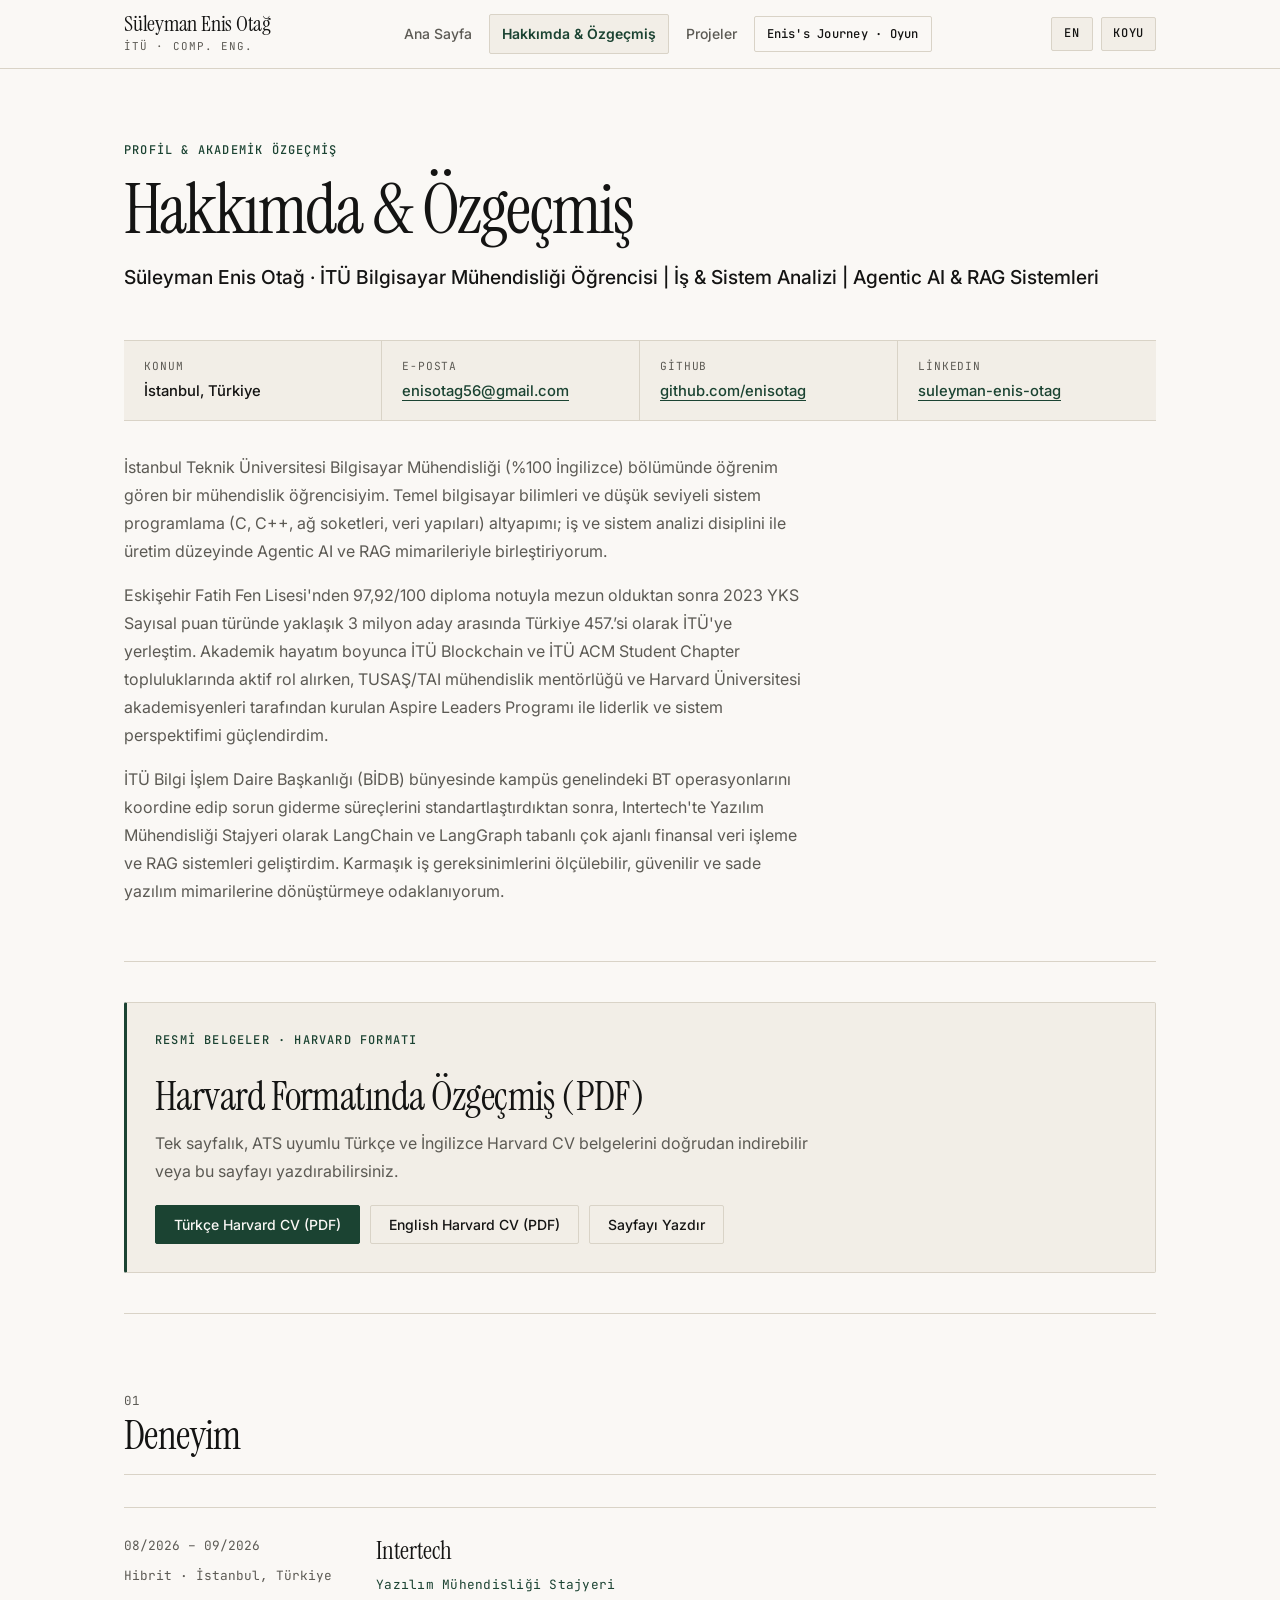
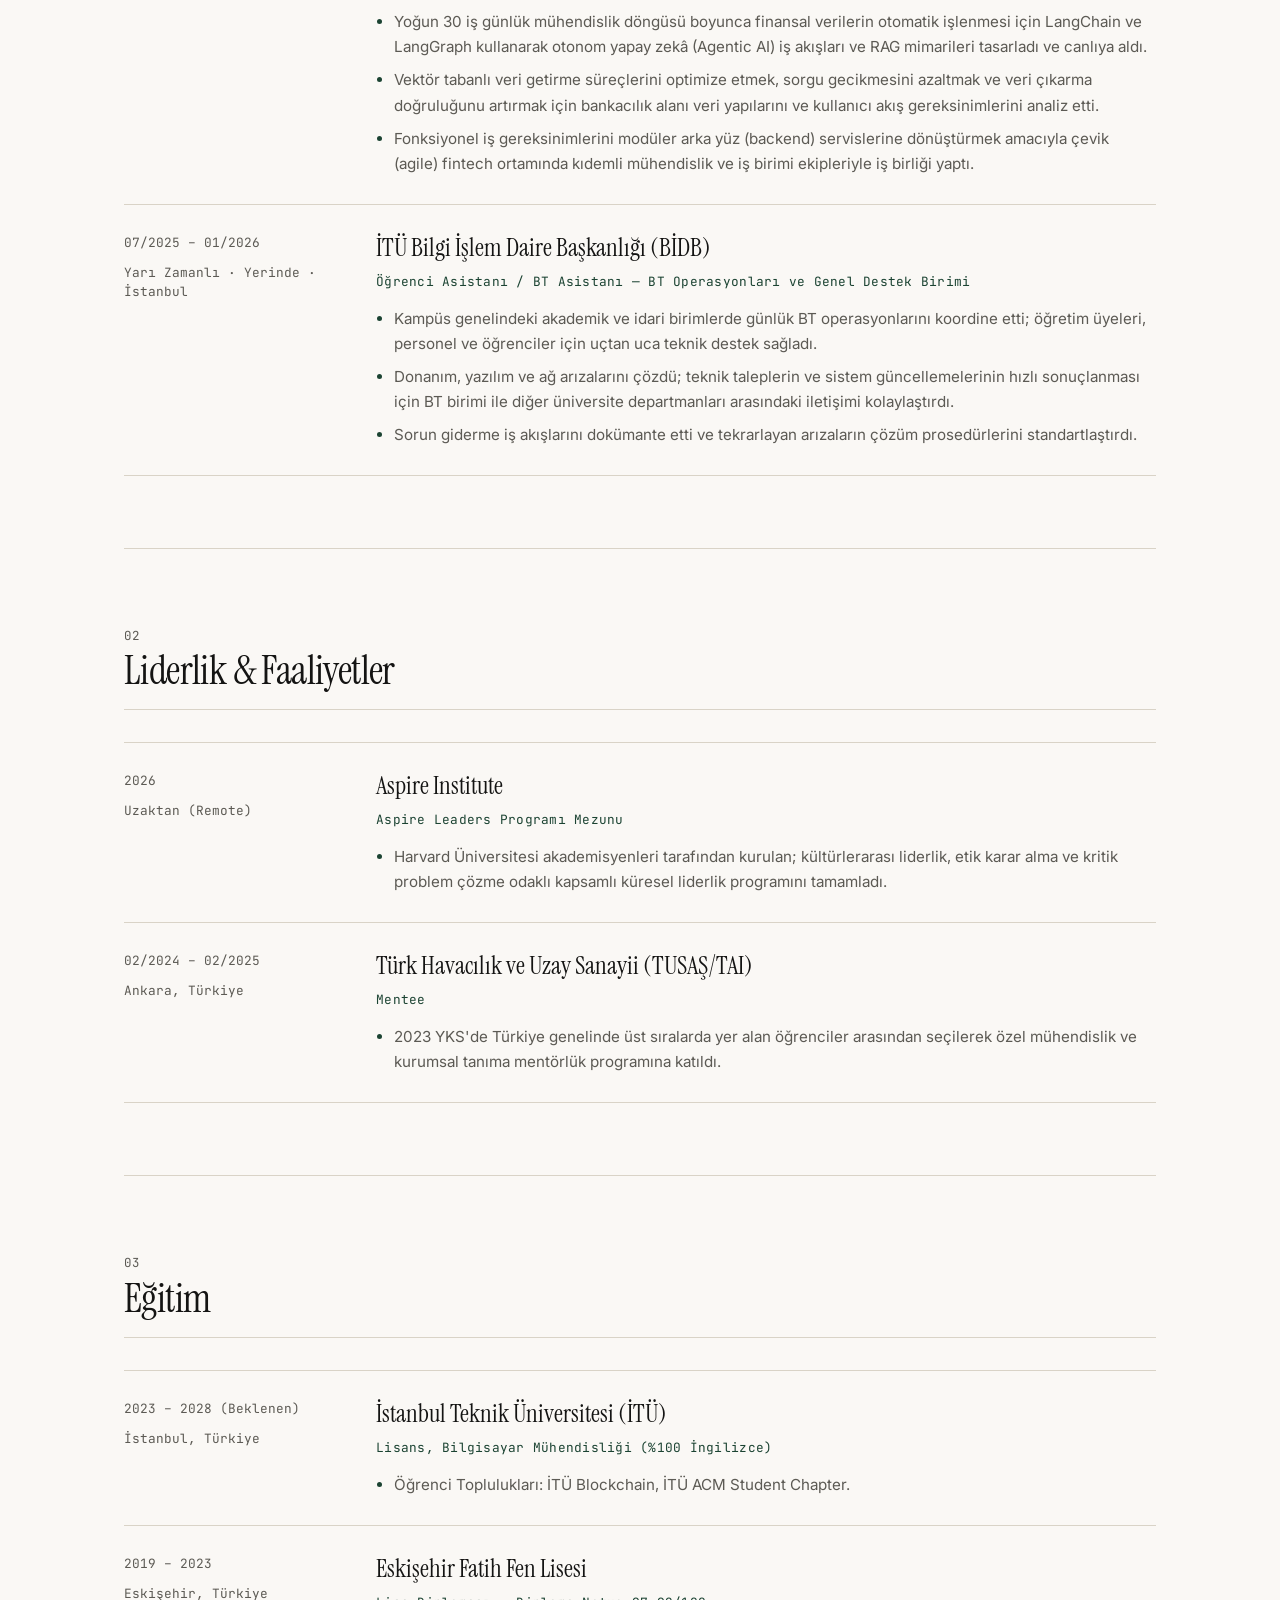
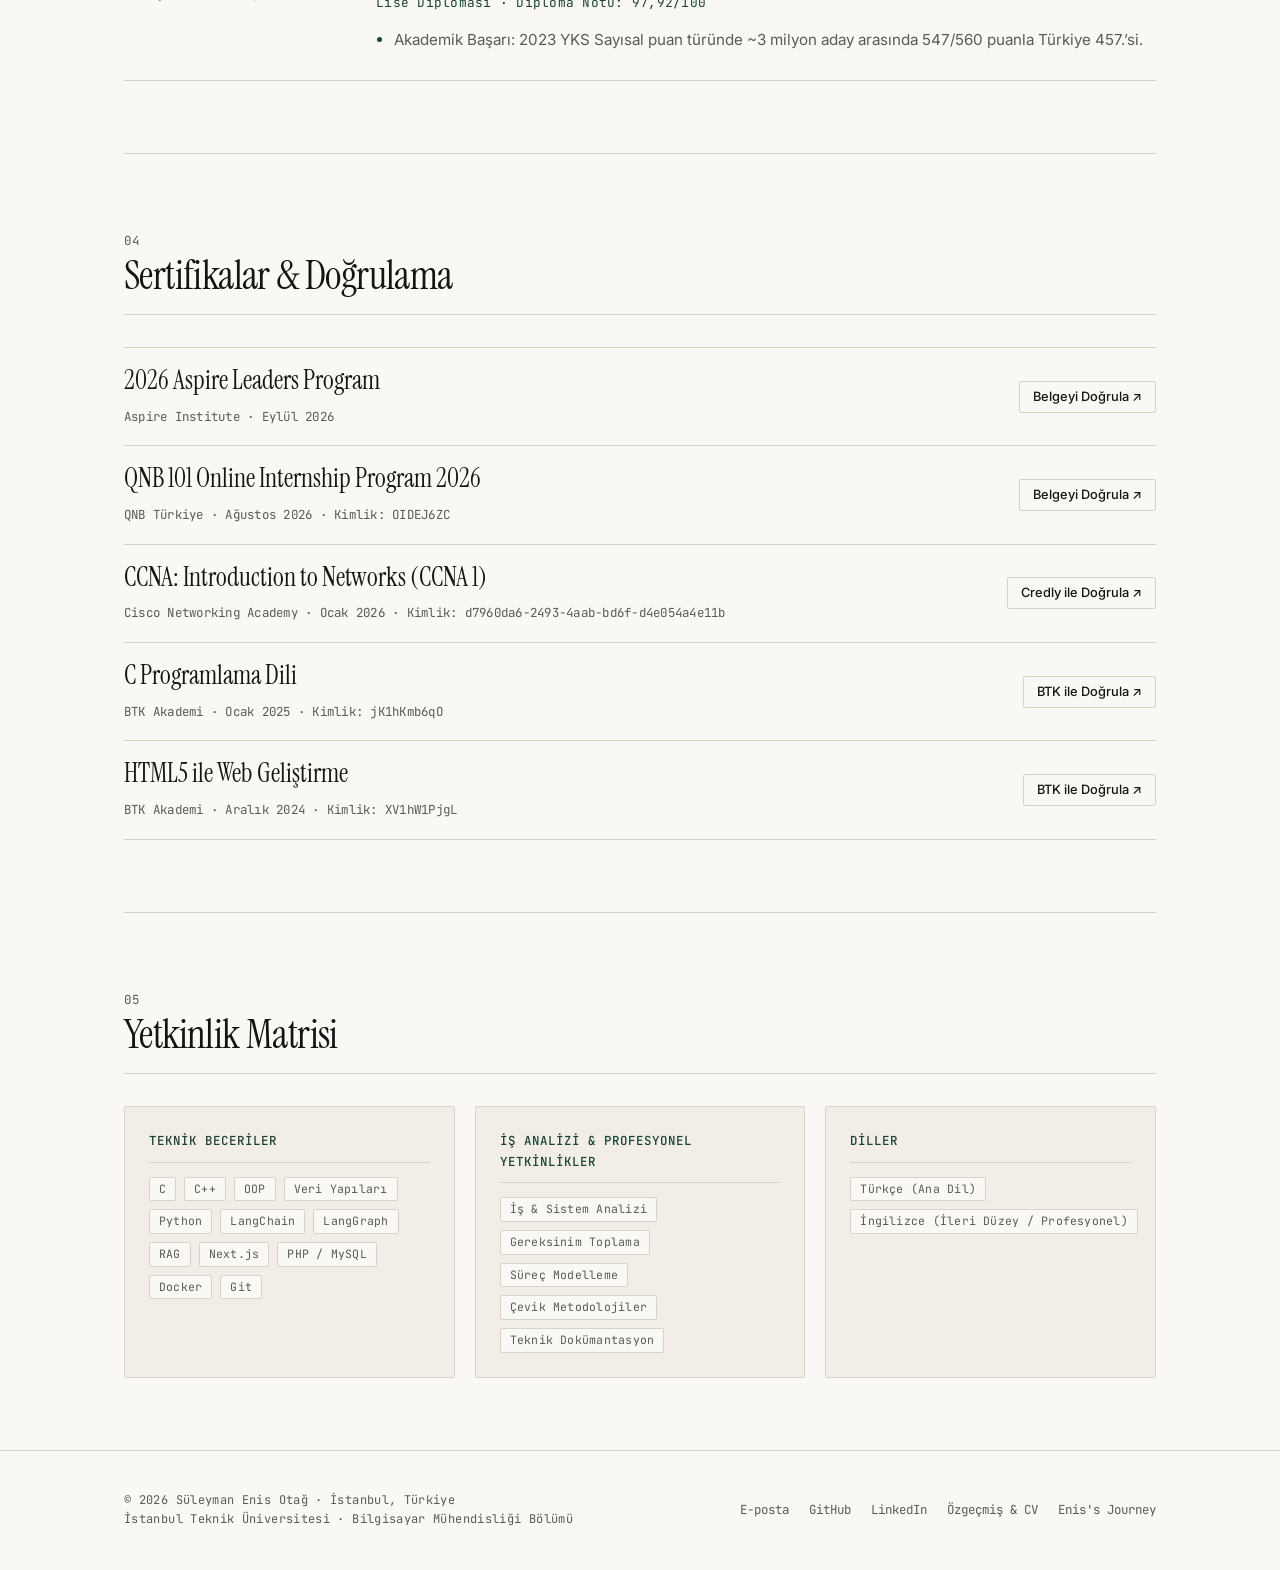
==== about.html @ 20b9e3ef "Build Editorial & Swiss Minimalist portfolio, embedded Enis's Career Journey, and ITU deploy pipelin" ====
<!DOCTYPE html>
<html lang="tr" data-theme="light">
<head>
  <meta charset="UTF-8">
  <meta name="viewport" content="width=device-width, initial-scale=1.0">
  <title data-tr="Hakkımda &amp; Özgeçmiş — Süleyman Enis Otağ" data-en="About &amp; CV — Süleyman Enis Otağ">Hakkımda &amp; Özgeçmiş — Süleyman Enis Otağ</title>
  <meta name="description" content="Süleyman Enis Otağ özgeçmişi: İTÜ Bilgisayar Mühendisliği, Intertech ve İTÜ BİDB deneyimleri, Harvard formatı Türkçe ve İngilizce CV belgeleri, sertifikalar ve yetkinlik matrisi.">
  <link rel="preconnect" href="https://fonts.googleapis.com">
  <link rel="preconnect" href="https://fonts.gstatic.com" crossorigin>
  <link href="https://fonts.googleapis.com/css2?family=Instrument+Serif:ital@0;1&family=Inter:wght@400;500;600;700&family=JetBrains+Mono:wght@400;500&display=swap" rel="stylesheet">
  <link rel="stylesheet" href="assets/css/style.css">
  <script src="assets/js/main.js" defer></script>
</head>
<body>
  <a href="#main-content" class="skip-link" data-tr="İçeriğe geç" data-en="Skip to content">İçeriğe geç</a>

  <header class="site-header">
    <div class="container header-inner">
      <a href="index.html" class="brand">
        <span class="brand-name">Süleyman Enis Otağ</span>
        <span class="brand-meta">İTÜ · COMP. ENG.</span>
      </a>
      <nav class="site-nav" id="site-nav" aria-label="Ana gezinme">
        <a href="index.html" class="nav-link" data-tr="Ana Sayfa" data-en="Index">Ana Sayfa</a>
        <a href="about.html" class="nav-link" data-tr="Hakkımda &amp; Özgeçmiş" data-en="About &amp; CV">Hakkımda &amp; Özgeçmiş</a>
        <a href="projects.html" class="nav-link" data-tr="Projeler" data-en="Projects">Projeler</a>
        <a href="journey.html" class="nav-link nav-link-journey" data-tr="Enis's Journey · Oyun" data-en="Enis's Journey · Game">Enis's Journey · Oyun</a>
      </nav>
      <div class="header-actions">
        <button type="button" class="control-btn" id="lang-toggle" aria-label="Switch language to English">EN</button>
        <button type="button" class="control-btn" id="theme-toggle" aria-label="Koyu temaya geç" aria-pressed="false">KOYU</button>
        <button type="button" class="control-btn mobile-nav-toggle" id="mobile-nav-toggle" aria-expanded="false" aria-controls="site-nav" aria-label="Menüyü aç / Toggle menu" data-tr="Menü" data-en="Menu">Menü</button>
      </div>
    </div>
  </header>

  <main id="main-content">
    <!-- Biography & Editorial Header -->
    <section class="hero">
      <div class="container stack-lg">
        <div>
          <p class="eyebrow" data-tr="PROFİL &amp; AKADEMİK ÖZGEÇMİŞ" data-en="PROFILE &amp; CURRICULUM VITAE">PROFİL &amp; AKADEMİK ÖZGEÇMİŞ</p>
          <h1 class="hero-title" data-tr="Hakkımda &amp; Özgeçmiş" data-en="About &amp; Curriculum Vitae">Hakkımda &amp; Özgeçmiş</h1>
          <p class="hero-subtitle" data-tr="Süleyman Enis Otağ · İTÜ Bilgisayar Mühendisliği Öğrencisi | İş &amp; Sistem Analizi | Agentic AI &amp; RAG Sistemleri" data-en="Süleyman Enis Otağ · Senior Computer Engineering Student @ İTÜ | Business &amp; Systems Analysis | Agentic AI &amp; RAG Systems">Süleyman Enis Otağ · İTÜ Bilgisayar Mühendisliği Öğrencisi | İş &amp; Sistem Analizi | Agentic AI &amp; RAG Sistemleri</p>
        </div>

        <div class="meta-bar" role="region" aria-label="Temel Profil Bilgileri">
          <div class="meta-item">
            <span class="meta-label" data-tr="Konum" data-en="Location">Konum</span>
            <span class="meta-value">İstanbul, Türkiye</span>
          </div>
          <div class="meta-item">
            <span class="meta-label" data-tr="E-posta" data-en="Email">E-posta</span>
            <a href="mailto:enisotag56@gmail.com" class="meta-value inline-link">enisotag56@gmail.com</a>
          </div>
          <div class="meta-item">
            <span class="meta-label">GitHub</span>
            <a href="https://github.com/enisotag" target="_blank" rel="noopener" class="meta-value inline-link">github.com/enisotag</a>
          </div>
          <div class="meta-item">
            <span class="meta-label">LinkedIn</span>
            <a href="https://www.linkedin.com/in/suleyman-enis-otag/" target="_blank" rel="noopener" class="meta-value inline-link">suleyman-enis-otag</a>
          </div>
        </div>

        <div class="prose" data-lang-block="tr">
          <p>İstanbul Teknik Üniversitesi Bilgisayar Mühendisliği (%100 İngilizce) bölümünde öğrenim gören bir mühendislik öğrencisiyim. Temel bilgisayar bilimleri ve düşük seviyeli sistem programlama (C, C++, ağ soketleri, veri yapıları) altyapımı; iş ve sistem analizi disiplini ile üretim düzeyinde Agentic AI ve RAG mimarileriyle birleştiriyorum.</p>
          <p>Eskişehir Fatih Fen Lisesi'nden 97,92/100 diploma notuyla mezun olduktan sonra 2023 YKS Sayısal puan türünde yaklaşık 3 milyon aday arasında Türkiye 457.’si olarak İTÜ'ye yerleştim. Akademik hayatım boyunca İTÜ Blockchain ve İTÜ ACM Student Chapter topluluklarında aktif rol alırken, TUSAŞ/TAI mühendislik mentörlüğü ve Harvard Üniversitesi akademisyenleri tarafından kurulan Aspire Leaders Programı ile liderlik ve sistem perspektifimi güçlendirdim.</p>
          <p>İTÜ Bilgi İşlem Daire Başkanlığı (BİDB) bünyesinde kampüs genelindeki BT operasyonlarını koordine edip sorun giderme süreçlerini standartlaştırdıktan sonra, Intertech'te Yazılım Mühendisliği Stajyeri olarak LangChain ve LangGraph tabanlı çok ajanlı finansal veri işleme ve RAG sistemleri geliştirdim. Karmaşık iş gereksinimlerini ölçülebilir, güvenilir ve sade yazılım mimarilerine dönüştürmeye odaklanıyorum.</p>
        </div>

        <div class="prose" data-lang-block="en">
          <p>I am an undergraduate Computer Engineering student (100% English program) at Istanbul Technical University, bridging low-level systems engineering (C, C++, TCP/IP sockets, data structures) with business &amp; systems analysis and production Agentic AI &amp; RAG workflows.</p>
          <p>After graduating from Eskişehir Fatih Science High School with a 97.92/100 GPA and ranking 457th nationwide in the 2023 YKS among ~3 million candidates, I entered İTÜ where I participate in İTÜ Blockchain and the İTÜ ACM Student Chapter. Alongside engineering coursework, I completed the global Aspire Leaders Program founded by Harvard University faculty and participated in the Turkish Aerospace (TUSAŞ/TAI) mentorship program.</p>
          <p>Professionally, I coordinated campus-wide IT operations and standardized troubleshooting documentation at the İTÜ Department of Information Technology (BİDB), and later worked as a Software Engineering Intern at Intertech building LangChain and LangGraph multi-agent RAG pipelines for automated banking and financial data processing.</p>
        </div>
      </div>
    </section>

    <div class="container"><hr class="divider"></div>

    <!-- Harvard-Style CV Download Hub -->
    <section class="section-sm" id="cv-hub">
      <div class="container">
        <div class="cv-hub">
          <div class="stack-sm">
            <p class="eyebrow" data-tr="RESMİ BELGELER · HARVARD FORMATI" data-en="OFFICIAL DOCUMENTS · HARVARD FORMAT">RESMİ BELGELER · HARVARD FORMATI</p>
            <h2 class="section-title" data-tr="Harvard Formatında Özgeçmiş (PDF)" data-en="Harvard-Style Curriculum Vitae (PDF)">Harvard Formatında Özgeçmiş (PDF)</h2>
            <p class="prose" data-tr="Tek sayfalık, ATS uyumlu Türkçe ve İngilizce Harvard CV belgelerini doğrudan indirebilir veya bu sayfayı yazdırabilirsiniz." data-en="Download the single-page, ATS-ready Turkish or English Harvard CV PDFs directly, or print this structured CV view.">Tek sayfalık, ATS uyumlu Türkçe ve İngilizce Harvard CV belgelerini doğrudan indirebilir veya bu sayfayı yazdırabilirsiniz.</p>
          </div>
          <div class="cv-actions">
            <a href="assets/cv/enis_cv_tr.pdf" class="btn btn-primary" target="_blank" rel="noopener" download data-tr="Türkçe Harvard CV (PDF)" data-en="Turkish Harvard CV (PDF)">Türkçe Harvard CV (PDF)</a>
            <a href="assets/cv/enis_cv_en.pdf" class="btn btn-secondary" target="_blank" rel="noopener" download data-tr="English Harvard CV (PDF)" data-en="English Harvard CV (PDF)">English Harvard CV (PDF)</a>
            <button type="button" class="btn btn-ghost" id="print-cv-btn" data-tr="Sayfayı Yazdır" data-en="Print CV">Sayfayı Yazdır</button>
          </div>
        </div>
      </div>
    </section>

    <div class="container"><hr class="divider"></div>

    <!-- Chronological Experience -->
    <section class="section" id="experience">
      <div class="container">
        <div class="section-header">
          <div>
            <span class="section-index">01</span>
            <h2 class="section-title" data-tr="Deneyim" data-en="Experience">Deneyim</h2>
          </div>
        </div>

        <div class="timeline">
          <article class="timeline-item">
            <div class="timeline-date stack-sm">
              <span>08/2026 – 09/2026</span>
              <span data-tr="Hibrit · İstanbul, Türkiye" data-en="Hybrid · İstanbul, Türkiye">Hibrit · İstanbul, Türkiye</span>
            </div>
            <div class="timeline-body">
              <h3>Intertech</h3>
              <p class="timeline-role" data-tr="Yazılım Mühendisliği Stajyeri" data-en="Software Engineering Intern">Yazılım Mühendisliği Stajyeri</p>
              <ul class="bullets">
                <li data-tr="Yoğun 30 iş günlük mühendislik döngüsü boyunca finansal verilerin otomatik işlenmesi için LangChain ve LangGraph kullanarak otonom yapay zekâ (Agentic AI) iş akışları ve RAG mimarileri tasarladı ve canlıya aldı." data-en="Architected and deployed agentic AI workflows and RAG pipelines using LangChain and LangGraph for automated financial data processing during an intensive 30-workday engineering cycle.">Yoğun 30 iş günlük mühendislik döngüsü boyunca finansal verilerin otomatik işlenmesi için LangChain ve LangGraph kullanarak otonom yapay zekâ (Agentic AI) iş akışları ve RAG mimarileri tasarladı ve canlıya aldı.</li>
                <li data-tr="Vektör tabanlı veri getirme süreçlerini optimize etmek, sorgu gecikmesini azaltmak ve veri çıkarma doğruluğunu artırmak için bankacılık alanı veri yapılarını ve kullanıcı akış gereksinimlerini analiz etti." data-en="Analyzed banking domain data structures and user workflow requirements to optimize vector retrieval, reducing query latency and enhancing data extraction accuracy.">Vektör tabanlı veri getirme süreçlerini optimize etmek, sorgu gecikmesini azaltmak ve veri çıkarma doğruluğunu artırmak için bankacılık alanı veri yapılarını ve kullanıcı akış gereksinimlerini analiz etti.</li>
                <li data-tr="Fonksiyonel iş gereksinimlerini modüler arka yüz (backend) servislerine dönüştürmek amacıyla çevik (agile) fintech ortamında kıdemli mühendislik ve iş birimi ekipleriyle iş birliği yaptı." data-en="Collaborated with senior engineering and business teams in an agile fintech setting to translate functional specifications into modular backend services.">Fonksiyonel iş gereksinimlerini modüler arka yüz (backend) servislerine dönüştürmek amacıyla çevik (agile) fintech ortamında kıdemli mühendislik ve iş birimi ekipleriyle iş birliği yaptı.</li>
              </ul>
            </div>
          </article>

          <article class="timeline-item">
            <div class="timeline-date stack-sm">
              <span>07/2025 – 01/2026</span>
              <span data-tr="Yarı Zamanlı · Yerinde · İstanbul" data-en="Part-time · On-site · İstanbul">Yarı Zamanlı · Yerinde · İstanbul</span>
            </div>
            <div class="timeline-body">
              <h3>İTÜ Bilgi İşlem Daire Başkanlığı (BİDB)</h3>
              <p class="timeline-role" data-tr="Öğrenci Asistanı / BT Asistanı — BT Operasyonları ve Genel Destek Birimi" data-en="Student Assistant / Information Technology Assistant — IT Operations &amp; General Support Unit">Öğrenci Asistanı / BT Asistanı — BT Operasyonları ve Genel Destek Birimi</p>
              <ul class="bullets">
                <li data-tr="Kampüs genelindeki akademik ve idari birimlerde günlük BT operasyonlarını koordine etti; öğretim üyeleri, personel ve öğrenciler için uçtan uca teknik destek sağladı." data-en="Coordinated daily campus IT operations and provided end-to-end technical support for faculty, staff, and students across academic and administrative units.">Kampüs genelindeki akademik ve idari birimlerde günlük BT operasyonlarını koordine etti; öğretim üyeleri, personel ve öğrenciler için uçtan uca teknik destek sağladı.</li>
                <li data-tr="Donanım, yazılım ve ağ arızalarını çözdü; teknik taleplerin ve sistem güncellemelerinin hızlı sonuçlanması için BT birimi ile diğer üniversite departmanları arasındaki iletişimi kolaylaştırdı." data-en="Resolved hardware, software, and network incidents while streamlining communication between the IT department and university units to expedite technical requests and system updates.">Donanım, yazılım ve ağ arızalarını çözdü; teknik taleplerin ve sistem güncellemelerinin hızlı sonuçlanması için BT birimi ile diğer üniversite departmanları arasındaki iletişimi kolaylaştırdı.</li>
                <li data-tr="Sorun giderme iş akışlarını dokümante etti ve tekrarlayan arızaların çözüm prosedürlerini standartlaştırdı." data-en="Documented troubleshooting workflows and standardized recurring incident resolution procedures.">Sorun giderme iş akışlarını dokümante etti ve tekrarlayan arızaların çözüm prosedürlerini standartlaştırdı.</li>
              </ul>
            </div>
          </article>
        </div>
      </div>
    </section>

    <div class="container"><hr class="divider"></div>

    <!-- Leadership & Activities -->
    <section class="section" id="leadership">
      <div class="container">
        <div class="section-header">
          <div>
            <span class="section-index">02</span>
            <h2 class="section-title" data-tr="Liderlik &amp; Faaliyetler" data-en="Leadership &amp; Activities">Liderlik &amp; Faaliyetler</h2>
          </div>
        </div>

        <div class="timeline">
          <article class="timeline-item">
            <div class="timeline-date stack-sm">
              <span>2026</span>
              <span data-tr="Uzaktan (Remote)" data-en="Remote">Uzaktan (Remote)</span>
            </div>
            <div class="timeline-body">
              <h3>Aspire Institute</h3>
              <p class="timeline-role" data-tr="Aspire Leaders Programı Mezunu" data-en="Aspire Leaders Program Alum">Aspire Leaders Programı Mezunu</p>
              <ul class="bullets">
                <li data-tr="Harvard Üniversitesi akademisyenleri tarafından kurulan; kültürlerarası liderlik, etik karar alma ve kritik problem çözme odaklı kapsamlı küresel liderlik programını tamamladı." data-en="Completed an intensive global leadership and ethics program founded by Harvard University faculty, focusing on cross-cultural leadership, ethical decision-making, and critical problem solving.">Harvard Üniversitesi akademisyenleri tarafından kurulan; kültürlerarası liderlik, etik karar alma ve kritik problem çözme odaklı kapsamlı küresel liderlik programını tamamladı.</li>
              </ul>
            </div>
          </article>

          <article class="timeline-item">
            <div class="timeline-date stack-sm">
              <span>02/2024 – 02/2025</span>
              <span>Ankara, Türkiye</span>
            </div>
            <div class="timeline-body">
              <h3 data-tr="Türk Havacılık ve Uzay Sanayii (TUSAŞ/TAI)" data-en="Turkish Aerospace Industries (TUSAŞ/TAI)">Türk Havacılık ve Uzay Sanayii (TUSAŞ/TAI)</h3>
              <p class="timeline-role">Mentee</p>
              <ul class="bullets">
                <li data-tr="2023 YKS'de Türkiye genelinde üst sıralarda yer alan öğrenciler arasından seçilerek özel mühendislik ve kurumsal tanıma mentörlük programına katıldı." data-en="Selected among top-ranking students nationwide in the 2023 YKS to participate in an exclusive engineering mentorship and corporate engagement program.">2023 YKS'de Türkiye genelinde üst sıralarda yer alan öğrenciler arasından seçilerek özel mühendislik ve kurumsal tanıma mentörlük programına katıldı.</li>
              </ul>
            </div>
          </article>
        </div>
      </div>
    </section>

    <div class="container"><hr class="divider"></div>

    <!-- Education -->
    <section class="section" id="education">
      <div class="container">
        <div class="section-header">
          <div>
            <span class="section-index">03</span>
            <h2 class="section-title" data-tr="Eğitim" data-en="Education">Eğitim</h2>
          </div>
        </div>

        <div class="timeline">
          <article class="timeline-item">
            <div class="timeline-date stack-sm">
              <span data-tr="2023 – 2028 (Beklenen)" data-en="2023 – 2028 (Expected)">2023 – 2028 (Beklenen)</span>
              <span>İstanbul, Türkiye</span>
            </div>
            <div class="timeline-body">
              <h3 data-tr="İstanbul Teknik Üniversitesi (İTÜ)" data-en="Istanbul Technical University (İTÜ)">İstanbul Teknik Üniversitesi (İTÜ)</h3>
              <p class="timeline-role" data-tr="Lisans, Bilgisayar Mühendisliği (%100 İngilizce)" data-en="B.S. in Computer Engineering (100% English)">Lisans, Bilgisayar Mühendisliği (%100 İngilizce)</p>
              <ul class="bullets">
                <li data-tr="Öğrenci Toplulukları: İTÜ Blockchain, İTÜ ACM Student Chapter." data-en="Societies &amp; Organizations: İTÜ Blockchain, İTÜ ACM Student Chapter.">Öğrenci Toplulukları: İTÜ Blockchain, İTÜ ACM Student Chapter.</li>
              </ul>
            </div>
          </article>

          <article class="timeline-item">
            <div class="timeline-date stack-sm">
              <span>2019 – 2023</span>
              <span>Eskişehir, Türkiye</span>
            </div>
            <div class="timeline-body">
              <h3>Eskişehir Fatih Fen Lisesi</h3>
              <p class="timeline-role" data-tr="Lise Diploması · Diploma Notu: 97,92/100" data-en="High School Diploma · GPA: 97.92/100">Lise Diploması · Diploma Notu: 97,92/100</p>
              <ul class="bullets">
                <li data-tr="Akademik Başarı: 2023 YKS Sayısal puan türünde ~3 milyon aday arasında 547/560 puanla Türkiye 457.’si." data-en="Academic Achievement: Ranked 457th nationwide in the 2023 National University Entrance Exam (YKS, Quantitative Track) among ~3 million candidates with a score of 547/560.">Akademik Başarı: 2023 YKS Sayısal puan türünde ~3 milyon aday arasında 547/560 puanla Türkiye 457.’si.</li>
              </ul>
            </div>
          </article>
        </div>
      </div>
    </section>

    <div class="container"><hr class="divider"></div>

    <!-- Certifications (All 5 with real verification links) -->
    <section class="section" id="certifications">
      <div class="container">
        <div class="section-header">
          <div>
            <span class="section-index">04</span>
            <h2 class="section-title" data-tr="Sertifikalar &amp; Doğrulama" data-en="Certifications &amp; Credentials">Sertifikalar &amp; Doğrulama</h2>
          </div>
        </div>

        <div class="cert-list">
          <div class="cert-row">
            <div class="stack-sm">
              <h3 class="row-title">2026 Aspire Leaders Program</h3>
              <p class="row-sub" data-tr="Aspire Institute · Eylül 2026" data-en="Aspire Institute · Sep 2026">Aspire Institute · Eylül 2026</p>
            </div>
            <a href="https://drive.google.com/file/d/1UhrtsLl7K-qfc29bKovd9WM-wDygWa0g/view?usp=sharing" target="_blank" rel="noopener" class="btn btn-ghost btn-sm" data-tr="Belgeyi Doğrula ↗" data-en="Verify Credential ↗">Belgeyi Doğrula ↗</a>
          </div>

          <div class="cert-row">
            <div class="stack-sm">
              <h3 class="row-title">QNB 101 Online Internship Program 2026</h3>
              <p class="row-sub" data-tr="QNB Türkiye · Ağustos 2026 · Kimlik: OIDEJ6ZC" data-en="QNB Türkiye · Aug 2026 · ID: OIDEJ6ZC">QNB Türkiye · Ağustos 2026 · Kimlik: OIDEJ6ZC</p>
            </div>
            <a href="https://boomerang.careers/sertifika/oidej6zc1lq9srgfibz5wotatvy5cbxq" target="_blank" rel="noopener" class="btn btn-ghost btn-sm" data-tr="Belgeyi Doğrula ↗" data-en="Verify Credential ↗">Belgeyi Doğrula ↗</a>
          </div>

          <div class="cert-row">
            <div class="stack-sm">
              <h3 class="row-title">CCNA: Introduction to Networks (CCNA 1)</h3>
              <p class="row-sub" data-tr="Cisco Networking Academy · Ocak 2026 · Kimlik: d7960da6-2493-4aab-bd6f-d4e054a4e11b" data-en="Cisco Networking Academy · Jan 2026 · ID: d7960da6-2493-4aab-bd6f-d4e054a4e11b">Cisco Networking Academy · Ocak 2026 · Kimlik: d7960da6-2493-4aab-bd6f-d4e054a4e11b</p>
            </div>
            <a href="https://www.credly.com/earner/earned/badge/d7960da6-2493-4aab-bd6f-d4e054a4e11b" target="_blank" rel="noopener" class="btn btn-ghost btn-sm" data-tr="Credly ile Doğrula ↗" data-en="Verify on Credly ↗">Credly ile Doğrula ↗</a>
          </div>

          <div class="cert-row">
            <div class="stack-sm">
              <h3 class="row-title">C Programlama Dili</h3>
              <p class="row-sub" data-tr="BTK Akademi · Ocak 2025 · Kimlik: jK1hKmb6qO" data-en="BTK Akademi · Jan 2025 · ID: jK1hKmb6qO">BTK Akademi · Ocak 2025 · Kimlik: jK1hKmb6qO</p>
            </div>
            <a href="https://www.btkakademi.gov.tr/portal/certificate/validate?certificateId=jK1hKmb6qO" target="_blank" rel="noopener" class="btn btn-ghost btn-sm" data-tr="BTK ile Doğrula ↗" data-en="Verify on BTK ↗">BTK ile Doğrula ↗</a>
          </div>

          <div class="cert-row">
            <div class="stack-sm">
              <h3 class="row-title">HTML5 ile Web Geliştirme</h3>
              <p class="row-sub" data-tr="BTK Akademi · Aralık 2024 · Kimlik: XV1hW1PjgL" data-en="BTK Akademi · Dec 2024 · ID: XV1hW1PjgL">BTK Akademi · Aralık 2024 · Kimlik: XV1hW1PjgL</p>
            </div>
            <a href="https://www.btkakademi.gov.tr/portal/certificate/validate?certificateId=XV1hW1PjgL" target="_blank" rel="noopener" class="btn btn-ghost btn-sm" data-tr="BTK ile Doğrula ↗" data-en="Verify on BTK ↗">BTK ile Doğrula ↗</a>
          </div>
        </div>
      </div>
    </section>

    <div class="container"><hr class="divider"></div>

    <!-- Categorized Skills Matrix (NO bars) -->
    <section class="section" id="skills">
      <div class="container">
        <div class="section-header">
          <div>
            <span class="section-index">05</span>
            <h2 class="section-title" data-tr="Yetkinlik Matrisi" data-en="Skills Matrix">Yetkinlik Matrisi</h2>
          </div>
        </div>

        <div class="skill-matrix">
          <div class="skill-group">
            <h3 data-tr="Teknik Beceriler" data-en="Technical Skills">Teknik Beceriler</h3>
            <ul class="tag-list">
              <li class="tag">C</li>
              <li class="tag">C++</li>
              <li class="tag">OOP</li>
              <li class="tag" data-tr="Veri Yapıları" data-en="Data Structures">Veri Yapıları</li>
              <li class="tag">Python</li>
              <li class="tag">LangChain</li>
              <li class="tag">LangGraph</li>
              <li class="tag">RAG</li>
              <li class="tag">Next.js</li>
              <li class="tag">PHP / MySQL</li>
              <li class="tag">Docker</li>
              <li class="tag">Git</li>
            </ul>
          </div>

          <div class="skill-group">
            <h3 data-tr="İş Analizi &amp; Profesyonel Yetkinlikler" data-en="Business Analysis &amp; Soft Skills">İş Analizi &amp; Profesyonel Yetkinlikler</h3>
            <ul class="tag-list">
              <li class="tag" data-tr="İş &amp; Sistem Analizi" data-en="Business &amp; Systems Analysis">İş &amp; Sistem Analizi</li>
              <li class="tag" data-tr="Gereksinim Toplama" data-en="Requirements Gathering">Gereksinim Toplama</li>
              <li class="tag" data-tr="Süreç Modelleme" data-en="Process Mapping">Süreç Modelleme</li>
              <li class="tag" data-tr="Çevik Metodolojiler" data-en="Agile Methodologies">Çevik Metodolojiler</li>
              <li class="tag" data-tr="Teknik Dokümantasyon" data-en="Technical Documentation">Teknik Dokümantasyon</li>
            </ul>
          </div>

          <div class="skill-group">
            <h3 data-tr="Diller" data-en="Languages">Diller</h3>
            <ul class="tag-list">
              <li class="tag" data-tr="Türkçe (Ana Dil)" data-en="Turkish (Native)">Türkçe (Ana Dil)</li>
              <li class="tag" data-tr="İngilizce (İleri Düzey / Profesyonel)" data-en="English (Fluent / Professional)">İngilizce (İleri Düzey / Profesyonel)</li>
            </ul>
          </div>
        </div>
      </div>
    </section>
  </main>

  <footer class="site-footer">
    <div class="container footer-inner">
      <div class="footer-meta">
        <p>© 2026 Süleyman Enis Otağ · İstanbul, Türkiye</p>
        <p data-tr="İstanbul Teknik Üniversitesi · Bilgisayar Mühendisliği Bölümü" data-en="Istanbul Technical University · Department of Computer Engineering">İstanbul Teknik Üniversitesi · Bilgisayar Mühendisliği Bölümü</p>
      </div>
      <div class="footer-links">
        <a href="mailto:enisotag56@gmail.com" data-tr="E-posta" data-en="Email">E-posta</a>
        <a href="https://github.com/enisotag" target="_blank" rel="noopener">GitHub</a>
        <a href="https://www.linkedin.com/in/suleyman-enis-otag/" target="_blank" rel="noopener">LinkedIn</a>
        <a href="about.html" data-tr="Özgeçmiş &amp; CV" data-en="About &amp; CV">Özgeçmiş &amp; CV</a>
        <a href="journey.html">Enis's Journey</a>
      </div>
    </div>
  </footer>
</body>
</html>
---- assets/css/style.css ----
/* ==========================================================================
   Süleyman Enis Otağ — Editorial & Swiss Minimalist Design System
   Archival paper (light default) & Matte anthracite (dark mode)
   ========================================================================== */

:root,
[data-theme="light"] {
  --bg: #FAF8F5;
  --bg-elevated: #F2EEE7;
  --bg-subtle: #EAE5DC;
  --text: #141413;
  --text-muted: #5C5A54;
  --border: #D9D3C7;
  --accent: #1B4332;
  --accent-ink: #FAF8F5;

  --font-serif: 'Instrument Serif', Georgia, 'Times New Roman', serif;
  --font-sans: 'Inter', -apple-system, BlinkMacSystemFont, 'Segoe UI', Roboto, sans-serif;
  --font-mono: 'JetBrains Mono', ui-monospace, SFMono-Regular, Menlo, Monaco, Consolas, monospace;
  --font-pixel: 'Press Start 2P', monospace;

  --radius: 2px;
  --header-height: 68px;
  --transition: 150ms cubic-bezier(0.2, 0, 0, 1);
  color-scheme: light;
}

[data-theme="dark"] {
  --bg: #0E0E0E;
  --bg-elevated: #161615;
  --bg-subtle: #1F1F1D;
  --text: #EAE7E1;
  --text-muted: #9A968E;
  --border: #2A2925;
  --accent: #9EC1A3;
  --accent-ink: #0E0E0E;

  color-scheme: dark;
}

/* ==========================================================================
   Base Reset & Typography
   ========================================================================== */

*,
*::before,
*::after {
  box-sizing: border-box;
}

html {
  font-size: 16px;
  scroll-behavior: smooth;
  -webkit-font-smoothing: antialiased;
  -moz-osx-font-smoothing: grayscale;
  text-size-adjust: 100%;
}

body {
  margin: 0;
  background-color: var(--bg);
  color: var(--text);
  font-family: var(--font-sans);
  font-size: 1rem;
  line-height: 1.65;
  overflow-x: hidden;
  transition: background-color var(--transition), color var(--transition);
}

::selection {
  background-color: var(--accent);
  color: var(--accent-ink);
}

h1, h2, h3, h4, h5, h6 {
  margin: 0;
  color: var(--text);
  font-weight: 500;
}

p {
  margin: 0;
}

a {
  color: inherit;
  text-decoration: none;
}

img {
  display: block;
  max-width: 100%;
  height: auto;
}

button,
input,
select,
textarea {
  font: inherit;
  color: inherit;
}

button {
  background: none;
  border: none;
  padding: 0;
  cursor: pointer;
}

:focus-visible {
  outline: 2px solid var(--accent);
  outline-offset: 2px;
}

.sr-only {
  position: absolute;
  width: 1px;
  height: 1px;
  padding: 0;
  margin: -1px;
  overflow: hidden;
  clip: rect(0, 0, 0, 0);
  white-space: nowrap;
  border: 0;
}

.skip-link {
  position: absolute;
  left: -9999px;
  top: 0;
  z-index: 200;
  padding: 10px 16px;
  background-color: var(--accent);
  color: var(--accent-ink);
  font-family: var(--font-mono);
  font-size: 0.8rem;
}

.skip-link:focus {
  left: 16px;
  top: 16px;
}

.hidden {
  display: none !important;
}

/* Bilingual block synchronization without FOUC */
html[lang="tr"] [data-lang-block="en"],
html[lang="en"] [data-lang-block="tr"] {
  display: none !important;
}

/* ==========================================================================
   Layout & Structural Helpers
   ========================================================================== */

.container {
  max-width: 1080px;
  margin: 0 auto;
  padding: 0 24px;
}

.section {
  padding: 72px 0;
}

.section-sm {
  padding: 40px 0;
}

.grid-2 {
  display: grid;
  grid-template-columns: repeat(2, minmax(0, 1fr));
  gap: 24px;
}

.grid-3 {
  display: grid;
  grid-template-columns: repeat(3, minmax(0, 1fr));
  gap: 24px;
}

.divider {
  display: block;
  width: 100%;
  height: 1px;
  margin: 0;
  border: 0;
  background-color: var(--border);
}

.meta-bar {
  display: grid;
  grid-template-columns: repeat(auto-fit, minmax(180px, 1fr));
  border-top: 1px solid var(--border);
  border-bottom: 1px solid var(--border);
  background-color: var(--bg-elevated);
}

.meta-item {
  padding: 16px 20px;
  border-right: 1px solid var(--border);
  display: flex;
  flex-direction: column;
  gap: 4px;
  min-width: 0;
}

.meta-item:last-child {
  border-right: none;
}

.meta-label {
  font-family: var(--font-mono);
  font-size: 0.7rem;
  letter-spacing: 0.08em;
  text-transform: uppercase;
  color: var(--text-muted);
}

.meta-value {
  font-size: 0.925rem;
  font-weight: 500;
  color: var(--text);
  word-break: break-word;
}

.stack-sm {
  display: flex;
  flex-direction: column;
  gap: 10px;
}

.stack-md {
  display: flex;
  flex-direction: column;
  gap: 20px;
}

.stack-lg {
  display: flex;
  flex-direction: column;
  gap: 32px;
}

.cluster {
  display: flex;
  flex-wrap: wrap;
  align-items: center;
  gap: 12px;
}

.prose {
  max-width: 68ch;
  color: var(--text-muted);
  font-size: 1rem;
  line-height: 1.75;
}

.prose p + p {
  margin-top: 1em;
}

.mono {
  font-family: var(--font-mono);
}

.serif {
  font-family: var(--font-serif);
}

.text-muted {
  color: var(--text-muted);
}

.callout {
  background-color: var(--bg-elevated);
  border: 1px solid var(--border);
  border-radius: var(--radius);
  padding: 28px;
}

.inline-link {
  color: var(--accent);
  text-decoration: underline;
  text-decoration-thickness: 1px;
  text-underline-offset: 4px;
  transition: opacity var(--transition);
}

.inline-link:hover {
  opacity: 0.8;
}

/* ==========================================================================
   Site Header & Navigation
   ========================================================================== */

.site-header {
  position: sticky;
  top: 0;
  z-index: 100;
  background-color: var(--bg);
  border-bottom: 1px solid var(--border);
  transition: background-color var(--transition), border-color var(--transition);
}

.header-inner {
  display: flex;
  align-items: center;
  justify-content: space-between;
  gap: 20px;
  min-height: var(--header-height);
}

.brand {
  display: flex;
  flex-direction: column;
  gap: 2px;
  flex-shrink: 0;
}

.brand-name {
  font-family: var(--font-serif);
  font-size: 1.375rem;
  font-weight: 400;
  line-height: 1.1;
  letter-spacing: -0.01em;
  color: var(--text);
}

.brand-meta {
  font-family: var(--font-mono);
  font-size: 0.68rem;
  letter-spacing: 0.1em;
  text-transform: uppercase;
  color: var(--text-muted);
}

.site-nav {
  display: flex;
  align-items: center;
  gap: 4px;
}

.nav-link {
  display: inline-flex;
  align-items: center;
  gap: 6px;
  padding: 7px 12px;
  font-size: 0.875rem;
  font-weight: 500;
  color: var(--text-muted);
  border: 1px solid transparent;
  border-radius: var(--radius);
  white-space: nowrap;
  transition: color var(--transition), background-color var(--transition), border-color var(--transition);
}

.nav-link:hover {
  color: var(--text);
  background-color: var(--bg-elevated);
}

.nav-link.active {
  color: var(--accent);
  background-color: var(--bg-elevated);
  border-color: var(--border);
  font-weight: 600;
}

.nav-link-journey {
  font-family: var(--font-mono);
  font-size: 0.76rem;
  letter-spacing: 0.02em;
  color: var(--text);
  border-color: var(--border);
}

.nav-link-journey:hover,
.nav-link-journey.active {
  border-color: var(--accent);
  color: var(--accent);
}

.header-actions {
  display: flex;
  align-items: center;
  gap: 8px;
  flex-shrink: 0;
}

.control-btn {
  display: inline-flex;
  align-items: center;
  justify-content: center;
  gap: 6px;
  height: 34px;
  min-width: 42px;
  padding: 0 11px;
  font-family: var(--font-mono);
  font-size: 0.75rem;
  font-weight: 500;
  letter-spacing: 0.06em;
  text-transform: uppercase;
  color: var(--text);
  background-color: var(--bg-elevated);
  border: 1px solid var(--border);
  border-radius: var(--radius);
  white-space: nowrap;
  transition: background-color var(--transition), border-color var(--transition), color var(--transition);
}

.control-btn:hover {
  background-color: var(--bg-subtle);
  border-color: var(--text);
}

.mobile-nav-toggle {
  display: none;
  align-items: center;
  justify-content: center;
  height: 34px;
  min-width: 42px;
  padding: 0 10px;
  font-family: var(--font-mono);
  font-size: 0.75rem;
  font-weight: 500;
  letter-spacing: 0.06em;
  text-transform: uppercase;
  color: var(--text);
  background-color: var(--bg-elevated);
  border: 1px solid var(--border);
  border-radius: var(--radius);
  transition: background-color var(--transition), border-color var(--transition);
}

.mobile-nav-toggle:hover {
  background-color: var(--bg-subtle);
  border-color: var(--text);
}

/* ==========================================================================
   Site Footer
   ========================================================================== */

.site-footer {
  border-top: 1px solid var(--border);
  background-color: var(--bg);
  padding: 40px 0;
}

.footer-inner {
  display: flex;
  flex-wrap: wrap;
  align-items: center;
  justify-content: space-between;
  gap: 16px 24px;
}

.footer-links {
  display: flex;
  flex-wrap: wrap;
  align-items: center;
  gap: 20px;
  font-family: var(--font-mono);
  font-size: 0.78rem;
  color: var(--text-muted);
}

.footer-links a {
  transition: color var(--transition);
}

.footer-links a:hover {
  color: var(--accent);
  text-decoration: underline;
  text-underline-offset: 4px;
}

.footer-meta {
  font-family: var(--font-mono);
  font-size: 0.75rem;
  color: var(--text-muted);
  letter-spacing: 0.03em;
}

/* ==========================================================================
   Typography & Hero
   ========================================================================== */

.eyebrow {
  display: block;
  font-family: var(--font-mono);
  font-size: 0.75rem;
  font-weight: 500;
  letter-spacing: 0.1em;
  text-transform: uppercase;
  color: var(--accent);
  margin: 0 0 12px;
}

.hero {
  padding: 72px 0 56px;
}

.hero-grid {
  display: grid;
  grid-template-columns: minmax(0, 1.65fr) minmax(220px, 0.75fr);
  gap: 48px;
  align-items: start;
}

.hero-title {
  font-family: var(--font-serif);
  font-size: clamp(2.65rem, 5.8vw, 4.4rem);
  font-weight: 400;
  line-height: 1.04;
  letter-spacing: -0.025em;
  color: var(--text);
  margin: 0 0 18px;
}

.hero-subtitle {
  font-family: var(--font-sans);
  font-size: clamp(1rem, 1.8vw, 1.2rem);
  font-weight: 500;
  line-height: 1.45;
  color: var(--text);
  margin: 0 0 16px;
}

.hero-lead {
  font-size: 1.025rem;
  line-height: 1.7;
  color: var(--text-muted);
  max-width: 62ch;
  margin: 0 0 28px;
}

.hero-actions {
  display: flex;
  flex-wrap: wrap;
  align-items: center;
  gap: 12px;
}

.hero-aside {
  display: flex;
  flex-direction: column;
  gap: 14px;
}

.avatar-frame {
  margin: 0;
  padding: 8px;
  background-color: var(--bg-elevated);
  border: 1px solid var(--border);
  border-radius: var(--radius);
}

.avatar-frame img {
  width: 100%;
  aspect-ratio: 1 / 1;
  object-fit: cover;
  filter: grayscale(12%) contrast(1.04);
  transition: filter var(--transition);
}

.avatar-frame:hover img {
  filter: grayscale(0%) contrast(1);
}

.avatar-caption {
  padding-top: 8px;
  font-family: var(--font-mono);
  font-size: 0.72rem;
  letter-spacing: 0.04em;
  color: var(--text-muted);
  display: flex;
  justify-content: space-between;
  gap: 8px;
}

.section-header {
  display: flex;
  flex-wrap: wrap;
  align-items: baseline;
  justify-content: space-between;
  gap: 12px 24px;
  padding-bottom: 16px;
  margin-bottom: 32px;
  border-bottom: 1px solid var(--border);
}

.section-title {
  font-family: var(--font-serif);
  font-size: clamp(1.85rem, 3.4vw, 2.5rem);
  font-weight: 400;
  line-height: 1.15;
  letter-spacing: -0.015em;
  color: var(--text);
}

.section-index {
  font-family: var(--font-mono);
  font-size: 0.78rem;
  letter-spacing: 0.08em;
  text-transform: uppercase;
  color: var(--text-muted);
  white-space: nowrap;
}

/* ==========================================================================
   Editorial Lists, Cards, Tags & Buttons
   ========================================================================== */

.index-list {
  display: flex;
  flex-direction: column;
  border-top: 1px solid var(--border);
}

.index-row {
  display: grid;
  grid-template-columns: 56px minmax(0, 1fr) auto;
  gap: 10px 24px;
  align-items: baseline;
  padding: 24px 12px;
  border-bottom: 1px solid var(--border);
  transition: background-color var(--transition), border-color var(--transition);
}

.index-row:hover {
  background-color: var(--bg-elevated);
}

.row-num {
  font-family: var(--font-mono);
  font-size: 0.8rem;
  font-weight: 500;
  letter-spacing: 0.06em;
  color: var(--accent);
}

.row-main {
  display: flex;
  flex-direction: column;
  gap: 6px;
  min-width: 0;
}

.row-title {
  font-family: var(--font-serif);
  font-size: 1.6rem;
  font-weight: 400;
  line-height: 1.2;
  color: var(--text);
  transition: color var(--transition);
}

.index-row:hover .row-title {
  color: var(--accent);
}

.row-sub {
  font-family: var(--font-mono);
  font-size: 0.78rem;
  color: var(--text-muted);
  letter-spacing: 0.02em;
}

.row-meta {
  font-family: var(--font-mono);
  font-size: 0.78rem;
  color: var(--text-muted);
  text-align: right;
  white-space: nowrap;
}

.row-desc {
  font-size: 0.95rem;
  line-height: 1.65;
  color: var(--text-muted);
  max-width: 68ch;
  margin-top: 4px;
}

.card-grid {
  display: grid;
  grid-template-columns: repeat(auto-fit, minmax(290px, 1fr));
  gap: 24px;
}

.card {
  background-color: var(--bg-elevated);
  border: 1px solid var(--border);
  border-radius: var(--radius);
  padding: 28px;
  display: flex;
  flex-direction: column;
  gap: 14px;
  transition: border-color var(--transition), background-color var(--transition);
}

a.card:hover,
.card-interactive:hover {
  border-color: var(--accent);
}

.tag-list {
  display: flex;
  flex-wrap: wrap;
  gap: 8px;
  list-style: none;
  margin: 0;
  padding: 0;
}

.tag {
  display: inline-flex;
  align-items: center;
  padding: 3px 9px;
  font-family: var(--font-mono);
  font-size: 0.72rem;
  line-height: 1.45;
  letter-spacing: 0.02em;
  color: var(--text-muted);
  background-color: var(--bg);
  border: 1px solid var(--border);
  border-radius: var(--radius);
  white-space: nowrap;
}

.btn {
  display: inline-flex;
  align-items: center;
  justify-content: center;
  gap: 8px;
  padding: 10px 18px;
  font-family: var(--font-sans);
  font-size: 0.875rem;
  font-weight: 500;
  line-height: 1.25;
  border: 1px solid transparent;
  border-radius: var(--radius);
  white-space: nowrap;
  cursor: pointer;
  transition: background-color var(--transition), color var(--transition), border-color var(--transition);
}

.btn-sm {
  padding: 7px 13px;
  font-size: 0.8rem;
}

.btn-primary {
  background-color: var(--accent);
  color: var(--accent-ink);
  border-color: var(--accent);
}

.btn-primary:hover {
  background-color: var(--text);
  color: var(--bg);
  border-color: var(--text);
}

.btn-secondary {
  background-color: var(--bg-elevated);
  color: var(--text);
  border-color: var(--border);
}

.btn-secondary:hover {
  background-color: var(--bg-subtle);
  border-color: var(--text);
}

.btn-ghost {
  background-color: transparent;
  color: var(--text);
  border-color: var(--border);
}

.btn-ghost:hover {
  border-color: var(--accent);
  color: var(--accent);
}

/* ==========================================================================
   About & CV Page Components
   ========================================================================== */

.cv-hub {
  background-color: var(--bg-elevated);
  border: 1px solid var(--border);
  border-left: 3px solid var(--accent);
  border-radius: var(--radius);
  padding: 28px;
  display: flex;
  flex-wrap: wrap;
  align-items: center;
  justify-content: space-between;
  gap: 20px 28px;
}

.cv-actions {
  display: flex;
  flex-wrap: wrap;
  align-items: center;
  gap: 10px;
}

.timeline {
  display: flex;
  flex-direction: column;
  border-top: 1px solid var(--border);
}

.timeline-item {
  display: grid;
  grid-template-columns: 220px minmax(0, 1fr);
  gap: 12px 32px;
  padding: 28px 0;
  border-bottom: 1px solid var(--border);
}

.timeline-date {
  font-family: var(--font-mono);
  font-size: 0.8rem;
  line-height: 1.55;
  color: var(--text-muted);
}

.timeline-body {
  display: flex;
  flex-direction: column;
  gap: 8px;
  min-width: 0;
}

.timeline-body h3 {
  font-family: var(--font-serif);
  font-size: 1.55rem;
  font-weight: 400;
  line-height: 1.2;
}

.timeline-role {
  font-family: var(--font-mono);
  font-size: 0.8rem;
  color: var(--accent);
  letter-spacing: 0.02em;
}

.bullets {
  margin: 6px 0 0;
  padding-left: 18px;
  display: flex;
  flex-direction: column;
  gap: 8px;
  color: var(--text-muted);
  font-size: 0.95rem;
  line-height: 1.65;
}

.bullets li::marker {
  color: var(--accent);
}

.cert-list {
  display: flex;
  flex-direction: column;
  border-top: 1px solid var(--border);
}

.cert-row {
  display: grid;
  grid-template-columns: minmax(0, 1fr) auto;
  gap: 12px 24px;
  align-items: center;
  padding: 18px 0;
  border-bottom: 1px solid var(--border);
}

.skill-matrix {
  display: grid;
  grid-template-columns: repeat(auto-fit, minmax(260px, 1fr));
  gap: 20px;
}

.skill-group {
  background-color: var(--bg-elevated);
  border: 1px solid var(--border);
  border-radius: var(--radius);
  padding: 24px;
  display: flex;
  flex-direction: column;
  gap: 14px;
}

.skill-group h3 {
  font-family: var(--font-mono);
  font-size: 0.78rem;
  letter-spacing: 0.08em;
  text-transform: uppercase;
  color: var(--accent);
  padding-bottom: 10px;
  border-bottom: 1px solid var(--border);
}

/* ==========================================================================
   Projects Page & Architectural Case Studies
   ========================================================================== */

.filter-bar {
  display: flex;
  flex-wrap: wrap;
  align-items: center;
  gap: 8px;
  padding: 16px 0;
  margin-bottom: 32px;
  border-top: 1px solid var(--border);
  border-bottom: 1px solid var(--border);
}

.filter-btn {
  padding: 8px 14px;
  font-family: var(--font-mono);
  font-size: 0.76rem;
  font-weight: 500;
  letter-spacing: 0.04em;
  text-transform: uppercase;
  color: var(--text-muted);
  background-color: var(--bg);
  border: 1px solid var(--border);
  border-radius: var(--radius);
  transition: background-color var(--transition), color var(--transition), border-color var(--transition);
}

.filter-btn:hover {
  color: var(--text);
  border-color: var(--text);
}

.filter-btn.active {
  background-color: var(--accent);
  color: var(--accent-ink);
  border-color: var(--accent);
}

.project-card {
  background-color: var(--bg-elevated);
  border: 1px solid var(--border);
  border-radius: var(--radius);
  padding: 32px;
  display: flex;
  flex-direction: column;
  gap: 20px;
  scroll-margin-top: 90px;
  transition: border-color var(--transition);
}

.project-card:target {
  border-color: var(--accent);
}

.project-card.is-hidden {
  display: none !important;
}

.project-header {
  display: flex;
  flex-wrap: wrap;
  align-items: flex-start;
  justify-content: space-between;
  gap: 12px 24px;
  padding-bottom: 18px;
  border-bottom: 1px solid var(--border);
}

.project-header h2,
.project-header h3 {
  font-family: var(--font-serif);
  font-size: clamp(1.65rem, 2.8vw, 2.15rem);
  font-weight: 400;
  line-height: 1.15;
}

.project-architecture {
  background-color: var(--bg);
  border: 1px solid var(--border);
  border-radius: var(--radius);
  padding: 20px 22px;
  display: flex;
  flex-direction: column;
  gap: 12px;
}

.spec-list {
  display: grid;
  grid-template-columns: repeat(auto-fit, minmax(210px, 1fr));
  gap: 12px 24px;
  list-style: none;
  margin: 0;
  padding: 0;
}

.spec-list li {
  display: flex;
  flex-direction: column;
  gap: 3px;
  font-size: 0.88rem;
  color: var(--text-muted);
}

.spec-list strong {
  font-family: var(--font-mono);
  font-size: 0.72rem;
  font-weight: 500;
  letter-spacing: 0.06em;
  text-transform: uppercase;
  color: var(--text);
}

/* ==========================================================================
   Enis's Career Journey — Embedded Game Stage
   ========================================================================== */

.journey-intro {
  padding: 56px 0 36px;
}

.journey-stage-wrap {
  padding-bottom: 72px;
}

.journey-toolbar {
  display: flex;
  flex-wrap: wrap;
  align-items: center;
  justify-content: space-between;
  gap: 12px 20px;
  padding: 12px 18px;
  background-color: var(--bg-elevated);
  border: 1px solid var(--border);
  border-bottom: none;
  border-radius: var(--radius) var(--radius) 0 0;
}

.journey-controls-hint {
  display: flex;
  flex-wrap: wrap;
  align-items: center;
  gap: 10px 16px;
  font-family: var(--font-mono);
  font-size: 0.76rem;
  color: var(--text-muted);
}

.journey-controls-hint kbd {
  display: inline-block;
  padding: 2px 6px;
  font-family: var(--font-mono);
  font-size: 0.72rem;
  color: var(--text);
  background-color: var(--bg);
  border: 1px solid var(--border);
  border-radius: var(--radius);
}

.journey-stage {
  position: relative;
  width: 100%;
  aspect-ratio: 16 / 9;
  min-height: 360px;
  background-color: #0f1115;
  color: #EAE7E1;
  border: 1px solid var(--border);
  border-radius: 0 0 var(--radius) var(--radius);
  overflow: hidden;
  user-select: none;
}

.journey-stage:fullscreen,
.journey-stage:-webkit-full-screen {
  width: 100vw;
  height: 100vh;
  max-width: none;
  aspect-ratio: auto;
  border: none;
  border-radius: 0;
}

/* Press Start 2P is strictly scoped to the game stage */
.journey-stage .pixel-font {
  font-family: var(--font-pixel);
  line-height: 1.65;
}

.journey-hud {
  position: absolute;
  top: 0;
  left: 0;
  right: 0;
  z-index: 15;
  display: flex;
  align-items: center;
  justify-content: space-between;
  gap: 16px;
  padding: 12px 18px;
  background-color: rgba(15, 17, 21, 0.8);
  border-bottom: 1px solid rgba(234, 231, 225, 0.14);
  color: #EAE7E1;
  pointer-events: none;
}

.journey-hud-stats {
  display: flex;
  flex-wrap: wrap;
  align-items: center;
  gap: 12px 24px;
  font-size: 0.78rem;
  letter-spacing: 0.04em;
}

.journey-hud-level {
  display: flex;
  flex-direction: column;
  align-items: flex-end;
  gap: 6px;
  font-size: 0.74rem;
  text-align: right;
}

.journey-progress {
  width: 180px;
  max-width: 100%;
  height: 6px;
  background-color: rgba(234, 231, 225, 0.15);
  border: 1px solid rgba(234, 231, 225, 0.28);
  overflow: hidden;
}

.journey-progress-fill {
  width: 0%;
  height: 100%;
  background-color: #9EC1A3;
  transition: width 120ms linear;
}

.journey-canvas-box {
  position: absolute;
  inset: 0;
  width: 100%;
  height: 100%;
  background-color: #1C2733;
  overflow: hidden;
  display: flex;
  align-items: center;
  justify-content: center;
}

.journey-canvas-box canvas,
#gameCanvas {
  position: absolute;
  left: 50%;
  top: 50%;
  transform: translate(-50%, -50%);
  display: block;
  image-rendering: pixelated;
  image-rendering: crisp-edges;
}

#touch-layer {
  position: absolute;
  inset: 0;
  z-index: 12;
  touch-action: manipulation;
}

.journey-overlay {
  position: absolute;
  inset: 0;
  z-index: 25;
  display: flex;
  flex-direction: column;
  align-items: center;
  justify-content: center;
  justify-content: safe center;
  padding: 64px 24px 24px;
  background-color: rgba(15, 17, 21, 0.9);
  color: #EAE7E1;
  text-align: center;
  overflow-y: auto;
}

.arcade-modal {
  position: relative;
  width: 100%;
  max-width: 640px;
  margin: auto 0;
  padding: 28px 30px;
  background-color: #14171D;
  color: #EAE7E1;
  border: 1px solid #353A45;
  border-top: 3px solid #9EC1A3;
  border-radius: var(--radius);
  text-align: center;
}

.journey-title {
  font-size: clamp(1.1rem, 2.4vw, 1.75rem);
  color: #EAE7E1;
  margin-bottom: 14px;
}

.journey-subtitle {
  font-size: 0.72rem;
  color: #9EC1A3;
  margin-bottom: 16px;
}

.journey-instructions {
  font-size: 0.68rem;
  color: #C7C3BA;
  max-width: 52ch;
  margin: 0 auto 18px;
}

.journey-lang-picker {
  display: flex;
  flex-wrap: wrap;
  align-items: center;
  justify-content: center;
  gap: 8px;
  margin-bottom: 18px;
}

.lang-btn {
  display: inline-flex;
  align-items: center;
  justify-content: center;
  min-width: 40px;
  height: 32px;
  padding: 4px 10px;
  font-size: 0.95rem;
  line-height: 1;
  background-color: #1B1F27;
  color: #EAE7E1;
  border: 1px solid #353A45;
  border-radius: var(--radius);
  cursor: pointer;
  transition: border-color var(--transition), background-color var(--transition);
}

.lang-btn:hover,
.lang-btn.is-active {
  border-color: #9EC1A3;
  background-color: #222B24;
}

.journey-level-grid {
  display: grid;
  grid-template-columns: repeat(3, minmax(0, 1fr));
  gap: 10px;
  width: 100%;
  max-width: 620px;
  margin: 0 auto 20px;
}

.level-card {
  background-color: #181B22;
  border: 1px solid #323743;
  border-radius: var(--radius);
  padding: 12px 10px;
  display: flex;
  flex-direction: column;
  align-items: center;
  gap: 6px;
  font-family: var(--font-mono);
  font-size: 0.74rem;
  color: #EAE7E1;
}

.level-card-status {
  font-size: 0.7rem;
  color: #9EC1A3;
}

.game-btn {
  display: inline-flex;
  align-items: center;
  justify-content: center;
  gap: 8px;
  padding: 11px 18px;
  font-family: var(--font-mono);
  font-size: 0.8rem;
  font-weight: 600;
  letter-spacing: 0.04em;
  background-color: #1D212A;
  color: #EAE7E1;
  border: 1px solid #454B59;
  border-radius: var(--radius);
  cursor: pointer;
  transition: background-color var(--transition), border-color var(--transition), color var(--transition);
}

.game-btn:hover {
  background-color: #272D38;
  border-color: #EAE7E1;
}

.game-btn-primary {
  background-color: #9EC1A3;
  color: #0E0E0E;
  border-color: #9EC1A3;
}

.game-btn-primary:hover {
  background-color: #EAE7E1;
  color: #0E0E0E;
  border-color: #EAE7E1;
}

.journey-contact-grid {
  display: grid;
  grid-template-columns: repeat(2, minmax(0, 1fr));
  gap: 10px;
  margin: 20px 0;
}

.contact-link-card {
  display: flex;
  align-items: center;
  justify-content: center;
  gap: 8px;
  padding: 10px 14px;
  background-color: #1B1F27;
  color: #EAE7E1;
  border: 1px solid #353A45;
  border-radius: var(--radius);
  font-family: var(--font-mono);
  font-size: 0.78rem;
  transition: border-color var(--transition), background-color var(--transition);
}

.contact-link-card:hover {
  border-color: #9EC1A3;
  background-color: #222B24;
}

.journey-modal-actions {
  display: flex;
  flex-direction: column;
  gap: 10px;
  margin-top: 14px;
}

.milestone-badges {
  display: flex;
  flex-wrap: wrap;
  justify-content: center;
  gap: 8px;
  margin: 14px 0;
}

.milestone-badge {
  display: inline-flex;
  align-items: center;
  padding: 4px 10px;
  font-family: var(--font-mono);
  font-size: 0.72rem;
  color: #EAE7E1;
  background-color: #1B1F27;
  border: 1px solid #9EC1A3;
  border-radius: var(--radius);
}

/* ==========================================================================
   Responsive Breakpoints
   ========================================================================== */

@media (max-width: 900px) {
  .grid-3 {
    grid-template-columns: repeat(2, minmax(0, 1fr));
  }
}

@media (max-width: 820px) {
  .mobile-nav-toggle {
    display: inline-flex;
  }

  .site-nav {
    display: none;
    position: absolute;
    top: 100%;
    left: 0;
    right: 0;
    background-color: var(--bg);
    border-bottom: 1px solid var(--border);
    padding: 16px 24px 20px;
    flex-direction: column;
    align-items: stretch;
    gap: 6px;
    z-index: 99;
  }

  .site-nav.is-open {
    display: flex;
  }

  .site-nav.is-open .nav-link {
    padding: 10px 12px;
    font-size: 0.95rem;
  }

  .hero-grid {
    grid-template-columns: 1fr;
    gap: 32px;
  }

  .hero-aside {
    max-width: 280px;
  }

  .timeline-item {
    grid-template-columns: 1fr;
    gap: 8px;
  }
}

@media (max-width: 720px) {
  .section {
    padding: 52px 0;
  }

  .hero {
    padding: 48px 0 40px;
  }

  .grid-2,
  .grid-3 {
    grid-template-columns: 1fr;
  }

  .meta-bar {
    grid-template-columns: 1fr;
  }

  .meta-item {
    border-right: none;
    border-bottom: 1px solid var(--border);
  }

  .meta-item:last-child {
    border-bottom: none;
  }

  .index-row {
    grid-template-columns: 40px minmax(0, 1fr);
    gap: 8px 14px;
    padding: 20px 6px;
  }

  .row-meta {
    grid-column: 2;
    text-align: left;
    white-space: normal;
  }

  .cert-row {
    grid-template-columns: 1fr;
    align-items: flex-start;
  }

  .project-card {
    padding: 22px;
  }

  .journey-stage {
    aspect-ratio: auto;
    min-height: 520px;
  }

  .journey-hud {
    padding: 10px 14px;
    font-size: 0.68rem;
  }

  .journey-hud-stats {
    gap: 8px 14px;
    font-size: 0.66rem;
  }

  .journey-hud-level {
    font-size: 0.62rem;
  }

  .journey-progress {
    width: 110px;
  }

  .journey-level-grid,
  .journey-contact-grid {
    grid-template-columns: 1fr;
  }

  .arcade-modal {
    padding: 20px 16px;
  }
}

@media (max-width: 560px) {
  .container {
    padding: 0 18px;
  }

  .brand-name {
    font-size: 1.15rem;
  }

  .brand-meta {
    font-size: 0.62rem;
  }

  .header-inner {
    gap: 10px;
  }

  .header-actions {
    gap: 6px;
  }

  .control-btn,
  .mobile-nav-toggle {
    height: 32px;
    min-width: 38px;
    padding: 0 9px;
    font-size: 0.7rem;
  }
}

/* ==========================================================================
   Print Stylesheet (Clean Harvard / Editorial CV Printing)
   ========================================================================== */

@media print {
  @page {
    margin: 14mm;
  }

  body {
    background: #FFFFFF !important;
    color: #000000 !important;
    font-size: 10.5pt;
    line-height: 1.45;
  }

  .site-header,
  .site-footer,
  .cv-actions,
  .filter-bar,
  .btn,
  .control-btn,
  .mobile-nav-toggle,
  .hero-actions,
  .journey-toolbar,
  .journey-stage-wrap {
    display: none !important;
  }

  .container {
    max-width: 100%;
    padding: 0;
  }

  .section,
  .section-sm,
  .hero {
    padding: 16pt 0;
  }

  .cv-hub,
  .card,
  .skill-group,
  .project-card,
  .meta-bar,
  .callout {
    background: #FFFFFF !important;
    border-color: #CCCCCC !important;
    box-shadow: none !important;
  }

  .timeline-item,
  .cert-row,
  .skill-group,
  .project-card,
  .card,
  .index-row {
    break-inside: avoid;
    page-break-inside: avoid;
  }

  .eyebrow,
  .row-num,
  .timeline-role,
  .inline-link,
  .skill-group h3 {
    color: #000000 !important;
  }

  .text-muted,
  .row-desc,
  .bullets,
  .timeline-date {
    color: #333333 !important;
  }
}
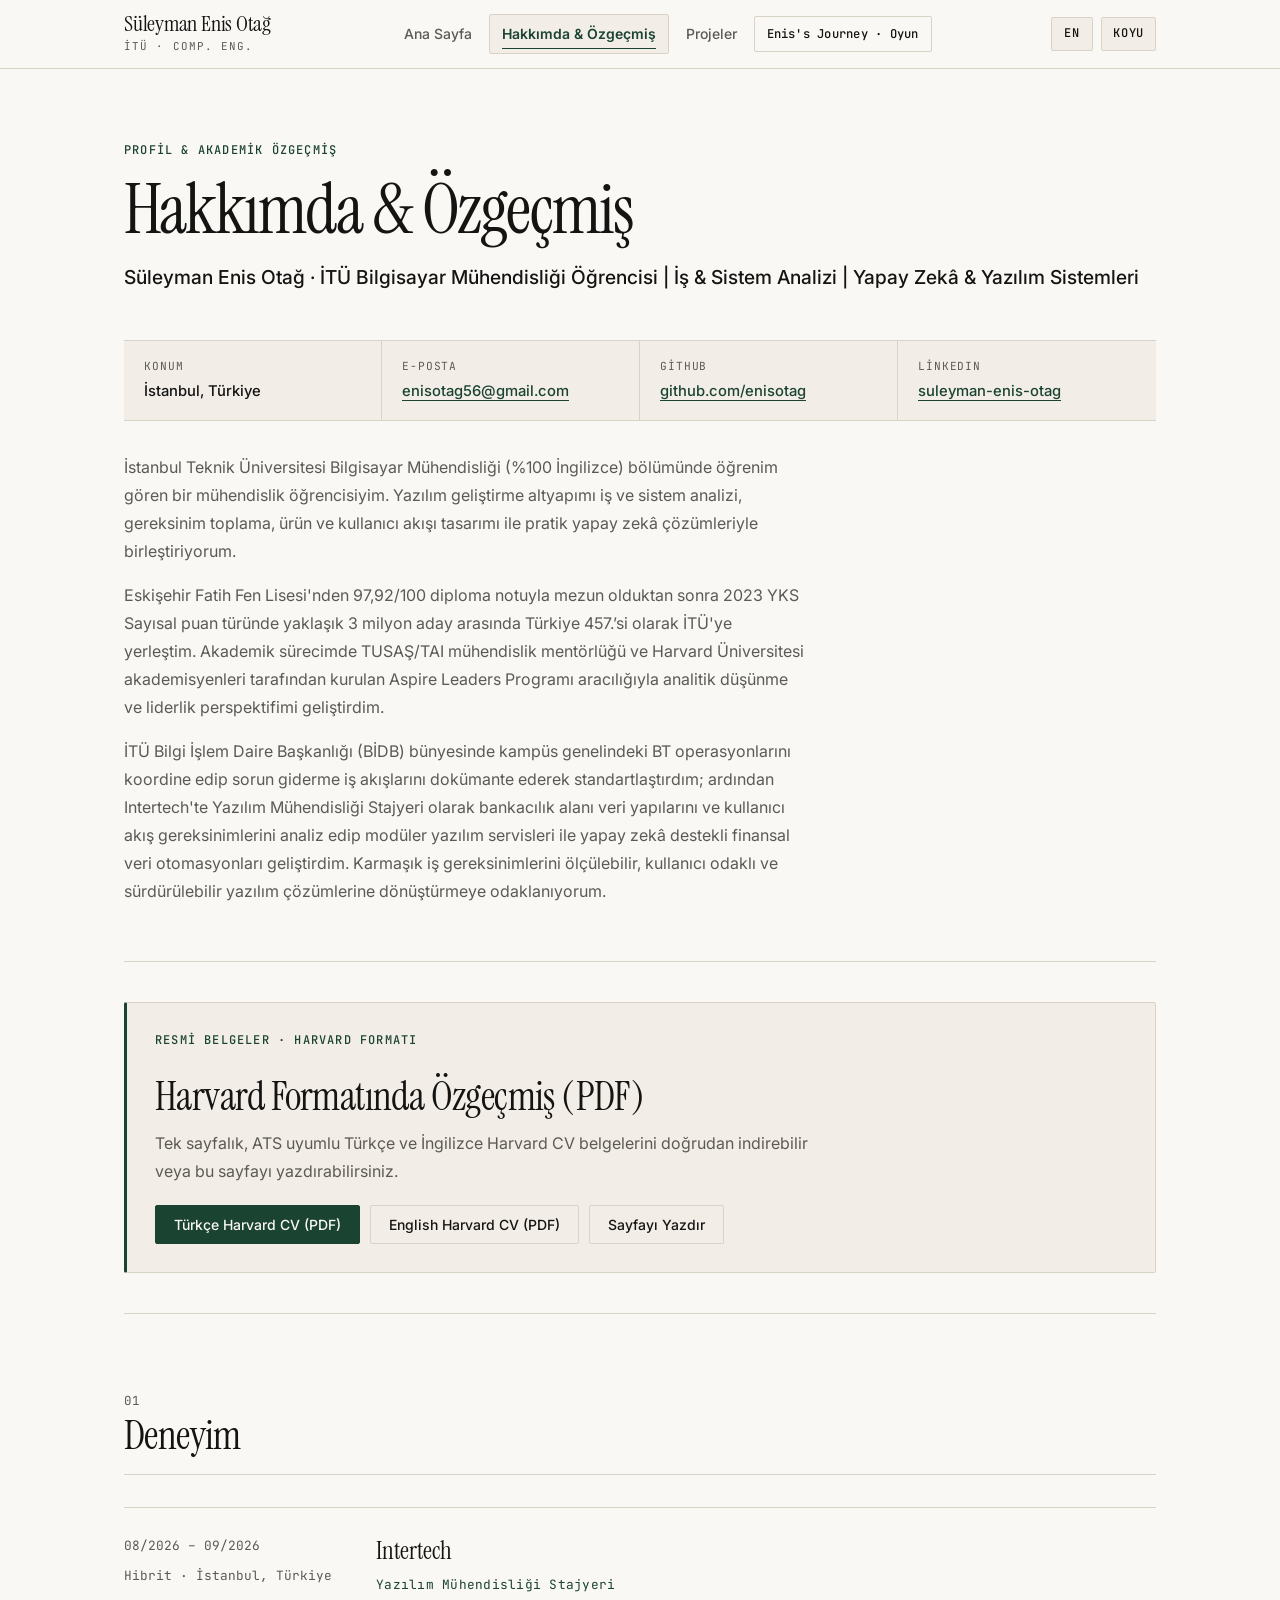
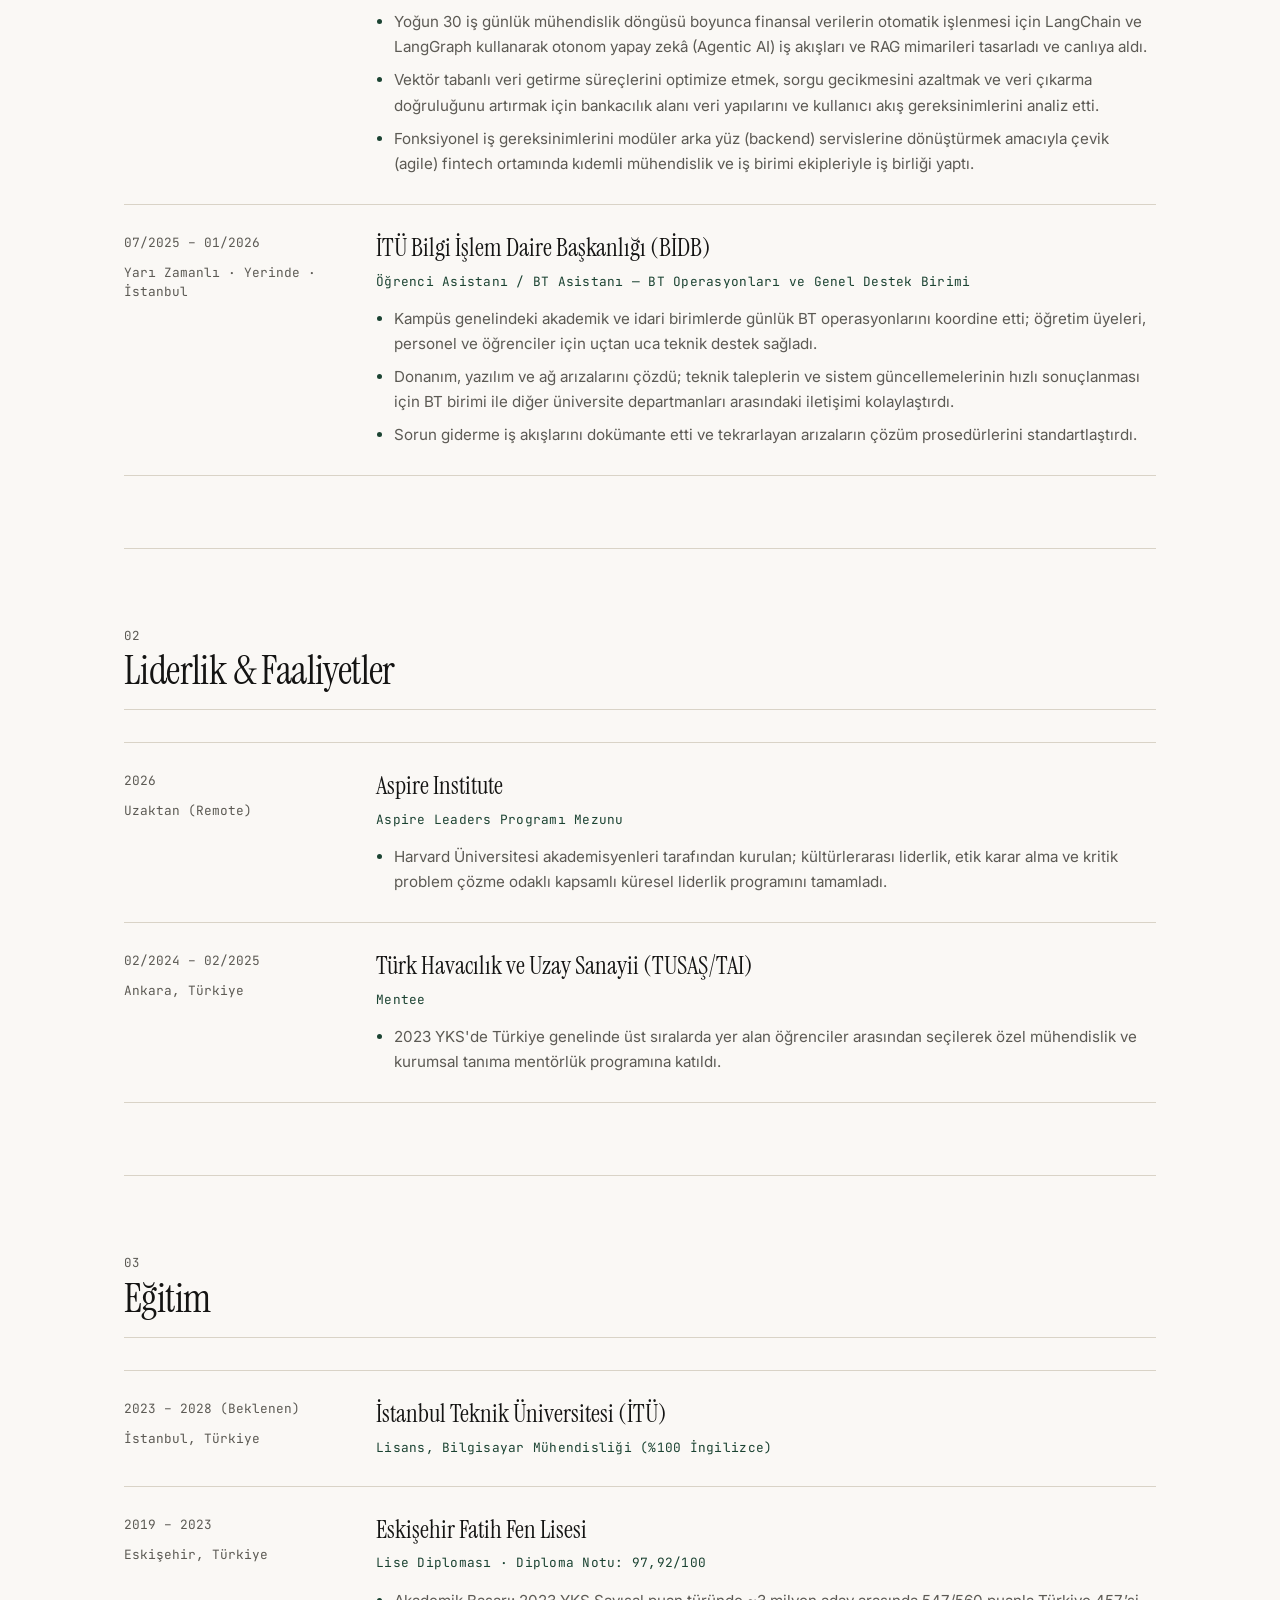
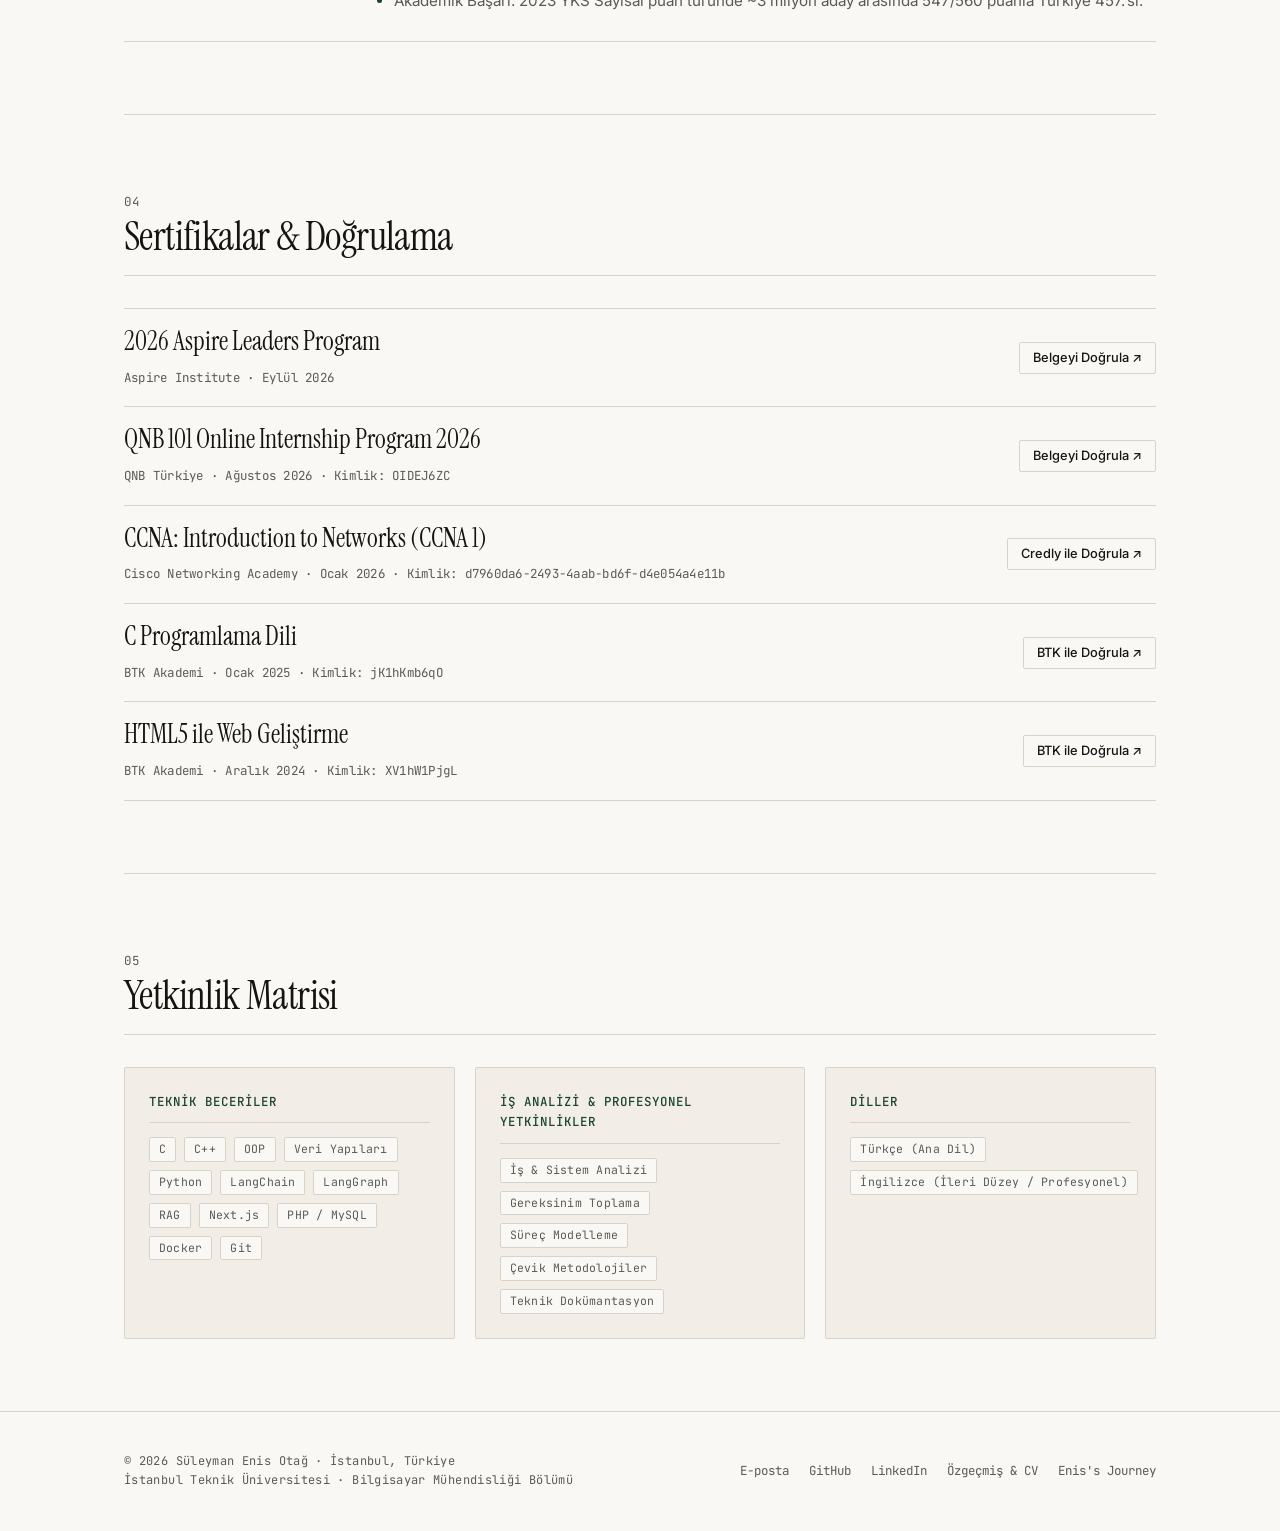
==== commit 3d6198fd: "Phase 2: profile portrait, UI transitions, editorial copy cleanup, and game physics/anti-AFK overhau" ====
--- a/about.html
+++ b/about.html
@@ -21,7 +21,7 @@
         <span class="brand-meta">İTÜ · COMP. ENG.</span>
       </a>
       <nav class="site-nav" id="site-nav" aria-label="Ana gezinme">
-        <a href="index.html" class="nav-link" data-tr="Ana Sayfa" data-en="Index">Ana Sayfa</a>
+        <a href="index.html" class="nav-link" data-tr="Ana Sayfa" data-en="Home">Ana Sayfa</a>
         <a href="about.html" class="nav-link" data-tr="Hakkımda &amp; Özgeçmiş" data-en="About &amp; CV">Hakkımda &amp; Özgeçmiş</a>
         <a href="projects.html" class="nav-link" data-tr="Projeler" data-en="Projects">Projeler</a>
         <a href="journey.html" class="nav-link nav-link-journey" data-tr="Enis's Journey · Oyun" data-en="Enis's Journey · Game">Enis's Journey · Oyun</a>
@@ -41,7 +41,7 @@
         <div>
           <p class="eyebrow" data-tr="PROFİL &amp; AKADEMİK ÖZGEÇMİŞ" data-en="PROFILE &amp; CURRICULUM VITAE">PROFİL &amp; AKADEMİK ÖZGEÇMİŞ</p>
           <h1 class="hero-title" data-tr="Hakkımda &amp; Özgeçmiş" data-en="About &amp; Curriculum Vitae">Hakkımda &amp; Özgeçmiş</h1>
-          <p class="hero-subtitle" data-tr="Süleyman Enis Otağ · İTÜ Bilgisayar Mühendisliği Öğrencisi | İş &amp; Sistem Analizi | Agentic AI &amp; RAG Sistemleri" data-en="Süleyman Enis Otağ · Senior Computer Engineering Student @ İTÜ | Business &amp; Systems Analysis | Agentic AI &amp; RAG Systems">Süleyman Enis Otağ · İTÜ Bilgisayar Mühendisliği Öğrencisi | İş &amp; Sistem Analizi | Agentic AI &amp; RAG Sistemleri</p>
+          <p class="hero-subtitle" data-tr="Süleyman Enis Otağ · İTÜ Bilgisayar Mühendisliği Öğrencisi | İş &amp; Sistem Analizi | Yapay Zekâ &amp; Yazılım Sistemleri" data-en="Süleyman Enis Otağ · Senior Computer Engineering Student @ İTÜ | Business &amp; Systems Analysis | AI &amp; Software Systems">Süleyman Enis Otağ · İTÜ Bilgisayar Mühendisliği Öğrencisi | İş &amp; Sistem Analizi | Yapay Zekâ &amp; Yazılım Sistemleri</p>
         </div>
 
         <div class="meta-bar" role="region" aria-label="Temel Profil Bilgileri">
@@ -64,15 +64,15 @@
         </div>
 
         <div class="prose" data-lang-block="tr">
-          <p>İstanbul Teknik Üniversitesi Bilgisayar Mühendisliği (%100 İngilizce) bölümünde öğrenim gören bir mühendislik öğrencisiyim. Temel bilgisayar bilimleri ve düşük seviyeli sistem programlama (C, C++, ağ soketleri, veri yapıları) altyapımı; iş ve sistem analizi disiplini ile üretim düzeyinde Agentic AI ve RAG mimarileriyle birleştiriyorum.</p>
-          <p>Eskişehir Fatih Fen Lisesi'nden 97,92/100 diploma notuyla mezun olduktan sonra 2023 YKS Sayısal puan türünde yaklaşık 3 milyon aday arasında Türkiye 457.’si olarak İTÜ'ye yerleştim. Akademik hayatım boyunca İTÜ Blockchain ve İTÜ ACM Student Chapter topluluklarında aktif rol alırken, TUSAŞ/TAI mühendislik mentörlüğü ve Harvard Üniversitesi akademisyenleri tarafından kurulan Aspire Leaders Programı ile liderlik ve sistem perspektifimi güçlendirdim.</p>
-          <p>İTÜ Bilgi İşlem Daire Başkanlığı (BİDB) bünyesinde kampüs genelindeki BT operasyonlarını koordine edip sorun giderme süreçlerini standartlaştırdıktan sonra, Intertech'te Yazılım Mühendisliği Stajyeri olarak LangChain ve LangGraph tabanlı çok ajanlı finansal veri işleme ve RAG sistemleri geliştirdim. Karmaşık iş gereksinimlerini ölçülebilir, güvenilir ve sade yazılım mimarilerine dönüştürmeye odaklanıyorum.</p>
+          <p>İstanbul Teknik Üniversitesi Bilgisayar Mühendisliği (%100 İngilizce) bölümünde öğrenim gören bir mühendislik öğrencisiyim. Yazılım geliştirme altyapımı iş ve sistem analizi, gereksinim toplama, ürün ve kullanıcı akışı tasarımı ile pratik yapay zekâ çözümleriyle birleştiriyorum.</p>
+          <p>Eskişehir Fatih Fen Lisesi'nden 97,92/100 diploma notuyla mezun olduktan sonra 2023 YKS Sayısal puan türünde yaklaşık 3 milyon aday arasında Türkiye 457.’si olarak İTÜ'ye yerleştim. Akademik sürecimde TUSAŞ/TAI mühendislik mentörlüğü ve Harvard Üniversitesi akademisyenleri tarafından kurulan Aspire Leaders Programı aracılığıyla analitik düşünme ve liderlik perspektifimi geliştirdim.</p>
+          <p>İTÜ Bilgi İşlem Daire Başkanlığı (BİDB) bünyesinde kampüs genelindeki BT operasyonlarını koordine edip sorun giderme iş akışlarını dokümante ederek standartlaştırdım; ardından Intertech'te Yazılım Mühendisliği Stajyeri olarak bankacılık alanı veri yapılarını ve kullanıcı akış gereksinimlerini analiz edip modüler yazılım servisleri ile yapay zekâ destekli finansal veri otomasyonları geliştirdim. Karmaşık iş gereksinimlerini ölçülebilir, kullanıcı odaklı ve sürdürülebilir yazılım çözümlerine dönüştürmeye odaklanıyorum.</p>
         </div>
 
         <div class="prose" data-lang-block="en">
-          <p>I am an undergraduate Computer Engineering student (100% English program) at Istanbul Technical University, bridging low-level systems engineering (C, C++, TCP/IP sockets, data structures) with business &amp; systems analysis and production Agentic AI &amp; RAG workflows.</p>
-          <p>After graduating from Eskişehir Fatih Science High School with a 97.92/100 GPA and ranking 457th nationwide in the 2023 YKS among ~3 million candidates, I entered İTÜ where I participate in İTÜ Blockchain and the İTÜ ACM Student Chapter. Alongside engineering coursework, I completed the global Aspire Leaders Program founded by Harvard University faculty and participated in the Turkish Aerospace (TUSAŞ/TAI) mentorship program.</p>
-          <p>Professionally, I coordinated campus-wide IT operations and standardized troubleshooting documentation at the İTÜ Department of Information Technology (BİDB), and later worked as a Software Engineering Intern at Intertech building LangChain and LangGraph multi-agent RAG pipelines for automated banking and financial data processing.</p>
+          <p>I am an undergraduate Computer Engineering student (100% English program) at Istanbul Technical University, bridging software engineering fundamentals with business and systems analysis, requirements gathering, product and user workflow design, and practical AI solutions.</p>
+          <p>After graduating from Eskişehir Fatih Science High School with a 97.92/100 GPA and ranking 457th nationwide in the 2023 YKS among ~3 million candidates, I entered İTÜ. Alongside my engineering studies, I strengthened my analytical and leadership perspective through the Turkish Aerospace (TUSAŞ/TAI) mentorship program and the global Aspire Leaders Program founded by Harvard University faculty.</p>
+          <p>Professionally, I coordinated campus-wide IT operations and standardized troubleshooting workflows at the İTÜ Department of Information Technology (BİDB), and later joined Intertech as a Software Engineering Intern—analyzing banking domain data and user workflow requirements to deliver modular backend services and practical AI-powered financial data automation. I focus on translating complex business needs into clear, reliable, and user-centered software systems.</p>
         </div>
       </div>
     </section>
@@ -210,9 +210,6 @@
             <div class="timeline-body">
               <h3 data-tr="İstanbul Teknik Üniversitesi (İTÜ)" data-en="Istanbul Technical University (İTÜ)">İstanbul Teknik Üniversitesi (İTÜ)</h3>
               <p class="timeline-role" data-tr="Lisans, Bilgisayar Mühendisliği (%100 İngilizce)" data-en="B.S. in Computer Engineering (100% English)">Lisans, Bilgisayar Mühendisliği (%100 İngilizce)</p>
-              <ul class="bullets">
-                <li data-tr="Öğrenci Toplulukları: İTÜ Blockchain, İTÜ ACM Student Chapter." data-en="Societies &amp; Organizations: İTÜ Blockchain, İTÜ ACM Student Chapter.">Öğrenci Toplulukları: İTÜ Blockchain, İTÜ ACM Student Chapter.</li>
-              </ul>
             </div>
           </article>
 
--- a/assets/css/style.css
+++ b/assets/css/style.css
@@ -21,7 +21,7 @@
 
   --radius: 2px;
   --header-height: 68px;
-  --transition: 150ms cubic-bezier(0.2, 0, 0, 1);
+  --transition: 200ms cubic-bezier(0.22, 1, 0.36, 1);
   color-scheme: light;
 }
 
@@ -65,6 +65,27 @@
   line-height: 1.65;
   overflow-x: hidden;
   transition: background-color var(--transition), color var(--transition);
+}
+
+@keyframes pageEnter {
+  from {
+    opacity: 0;
+    transform: translateY(8px);
+  }
+  to {
+    opacity: 1;
+    transform: none;
+  }
+}
+
+main {
+  animation: pageEnter 280ms cubic-bezier(0.22, 1, 0.36, 1);
+}
+
+body.is-leaving main {
+  opacity: 0;
+  transform: translateY(-4px);
+  transition: opacity 150ms ease, transform 150ms ease;
 }
 
 ::selection {
@@ -245,6 +266,10 @@
   gap: 32px;
 }
 
+.mt-md {
+  margin-top: 28px;
+}
+
 .cluster {
   display: flex;
   flex-wrap: wrap;
@@ -346,6 +371,7 @@
 }
 
 .nav-link {
+  position: relative;
   display: inline-flex;
   align-items: center;
   gap: 6px;
@@ -357,6 +383,25 @@
   border-radius: var(--radius);
   white-space: nowrap;
   transition: color var(--transition), background-color var(--transition), border-color var(--transition);
+}
+
+.nav-link::after {
+  content: "";
+  position: absolute;
+  left: 12px;
+  right: 12px;
+  bottom: 4px;
+  height: 1px;
+  background-color: var(--accent);
+  transform: scaleX(0);
+  transform-origin: left center;
+  transition: transform var(--transition);
+  pointer-events: none;
+}
+
+.nav-link:hover::after,
+.nav-link.active::after {
+  transform: scaleX(1);
 }
 
 .nav-link:hover {
@@ -410,7 +455,7 @@
   border: 1px solid var(--border);
   border-radius: var(--radius);
   white-space: nowrap;
-  transition: background-color var(--transition), border-color var(--transition), color var(--transition);
+  transition: background-color var(--transition), border-color var(--transition), color var(--transition), transform var(--transition);
 }
 
 .control-btn:hover {
@@ -563,14 +608,15 @@
 
 .avatar-frame img {
   width: 100%;
-  aspect-ratio: 1 / 1;
+  aspect-ratio: 4 / 5;
   object-fit: cover;
-  filter: grayscale(12%) contrast(1.04);
+  object-position: center top;
+  filter: contrast(1.02);
   transition: filter var(--transition);
 }
 
 .avatar-frame:hover img {
-  filter: grayscale(0%) contrast(1);
+  filter: contrast(1.04);
 }
 
 .avatar-caption {
@@ -658,11 +704,12 @@
   font-weight: 400;
   line-height: 1.2;
   color: var(--text);
-  transition: color var(--transition);
+  transition: color var(--transition), transform var(--transition);
 }
 
 .index-row:hover .row-title {
   color: var(--accent);
+  transform: translateX(4px);
 }
 
 .row-sub {
@@ -702,11 +749,12 @@
   display: flex;
   flex-direction: column;
   gap: 14px;
-  transition: border-color var(--transition), background-color var(--transition);
+  transition: border-color var(--transition), background-color var(--transition), transform var(--transition);
 }
 
 a.card:hover,
 .card-interactive:hover {
+  transform: translateY(-2px);
   border-color: var(--accent);
 }
 
@@ -748,7 +796,23 @@
   border-radius: var(--radius);
   white-space: nowrap;
   cursor: pointer;
-  transition: background-color var(--transition), color var(--transition), border-color var(--transition);
+  transition: background-color var(--transition), color var(--transition), border-color var(--transition), transform var(--transition);
+}
+
+.btn:active,
+.control-btn:active,
+.filter-btn:active,
+.game-btn:active {
+  transform: translateY(1px) scale(0.985);
+}
+
+.btn:disabled,
+.control-btn:disabled,
+.filter-btn:disabled,
+.game-btn:disabled {
+  opacity: 0.55;
+  cursor: not-allowed;
+  transform: none;
 }
 
 .btn-sm {
@@ -938,7 +1002,7 @@
   background-color: var(--bg);
   border: 1px solid var(--border);
   border-radius: var(--radius);
-  transition: background-color var(--transition), color var(--transition), border-color var(--transition);
+  transition: background-color var(--transition), color var(--transition), border-color var(--transition), transform var(--transition);
 }
 
 .filter-btn:hover {
@@ -961,7 +1025,7 @@
   flex-direction: column;
   gap: 20px;
   scroll-margin-top: 90px;
-  transition: border-color var(--transition);
+  transition: border-color var(--transition), transform var(--transition);
 }
 
 .project-card:target {
@@ -970,6 +1034,21 @@
 
 .project-card.is-hidden {
   display: none !important;
+}
+
+@keyframes filterCardIn {
+  from {
+    opacity: 0;
+    transform: translateY(8px);
+  }
+  to {
+    opacity: 1;
+    transform: none;
+  }
+}
+
+.project-card.is-filtering-in {
+  animation: filterCardIn 240ms cubic-bezier(0.22, 1, 0.36, 1) backwards;
 }
 
 .project-header {
@@ -1306,7 +1385,7 @@
   border: 1px solid #454B59;
   border-radius: var(--radius);
   cursor: pointer;
-  transition: background-color var(--transition), border-color var(--transition), color var(--transition);
+  transition: background-color var(--transition), border-color var(--transition), color var(--transition), transform var(--transition);
 }
 
 .game-btn:hover {
@@ -1546,6 +1625,69 @@
 }
 
 /* ==========================================================================
+   Scroll Reveal & Motion Accessibility
+   ========================================================================== */
+
+html.reveal-ready .reveal-item {
+  opacity: 0;
+  transform: translateY(12px);
+  transition:
+    opacity 340ms cubic-bezier(0.22, 1, 0.36, 1) var(--reveal-delay, 0ms),
+    transform 340ms cubic-bezier(0.22, 1, 0.36, 1) var(--reveal-delay, 0ms),
+    border-color var(--transition),
+    background-color var(--transition);
+}
+
+html.reveal-ready .reveal-item.is-visible,
+.reveal-item.is-visible {
+  opacity: 1;
+  transform: none;
+}
+
+html.reveal-ready .reveal-item.is-revealed {
+  transition:
+    opacity 340ms cubic-bezier(0.22, 1, 0.36, 1),
+    transform var(--transition),
+    border-color var(--transition),
+    background-color var(--transition);
+}
+
+html.reveal-ready a.card.reveal-item.is-visible:hover,
+html.reveal-ready .card-interactive.reveal-item.is-visible:hover {
+  transform: translateY(-2px);
+  border-color: var(--accent);
+  transition-delay: 0ms;
+}
+
+@media (prefers-reduced-motion: reduce) {
+  html {
+    scroll-behavior: auto;
+  }
+
+  *,
+  *::before,
+  *::after {
+    animation-duration: 0.01ms !important;
+    animation-iteration-count: 1 !important;
+    transition-duration: 0.01ms !important;
+    transition-delay: 0ms !important;
+  }
+
+  main,
+  body.is-leaving main,
+  html.reveal-ready .reveal-item {
+    animation: none !important;
+    transition: none !important;
+    opacity: 1 !important;
+    transform: none !important;
+  }
+
+  .project-card.is-filtering-in {
+    animation: none !important;
+  }
+}
+
+/* ==========================================================================
    Print Stylesheet (Clean Harvard / Editorial CV Printing)
    ========================================================================== */
 
@@ -1559,6 +1701,15 @@
     color: #000000 !important;
     font-size: 10.5pt;
     line-height: 1.45;
+  }
+
+  main,
+  .reveal-item,
+  html.reveal-ready .reveal-item {
+    animation: none !important;
+    transition: none !important;
+    opacity: 1 !important;
+    transform: none !important;
   }
 
   .site-header,
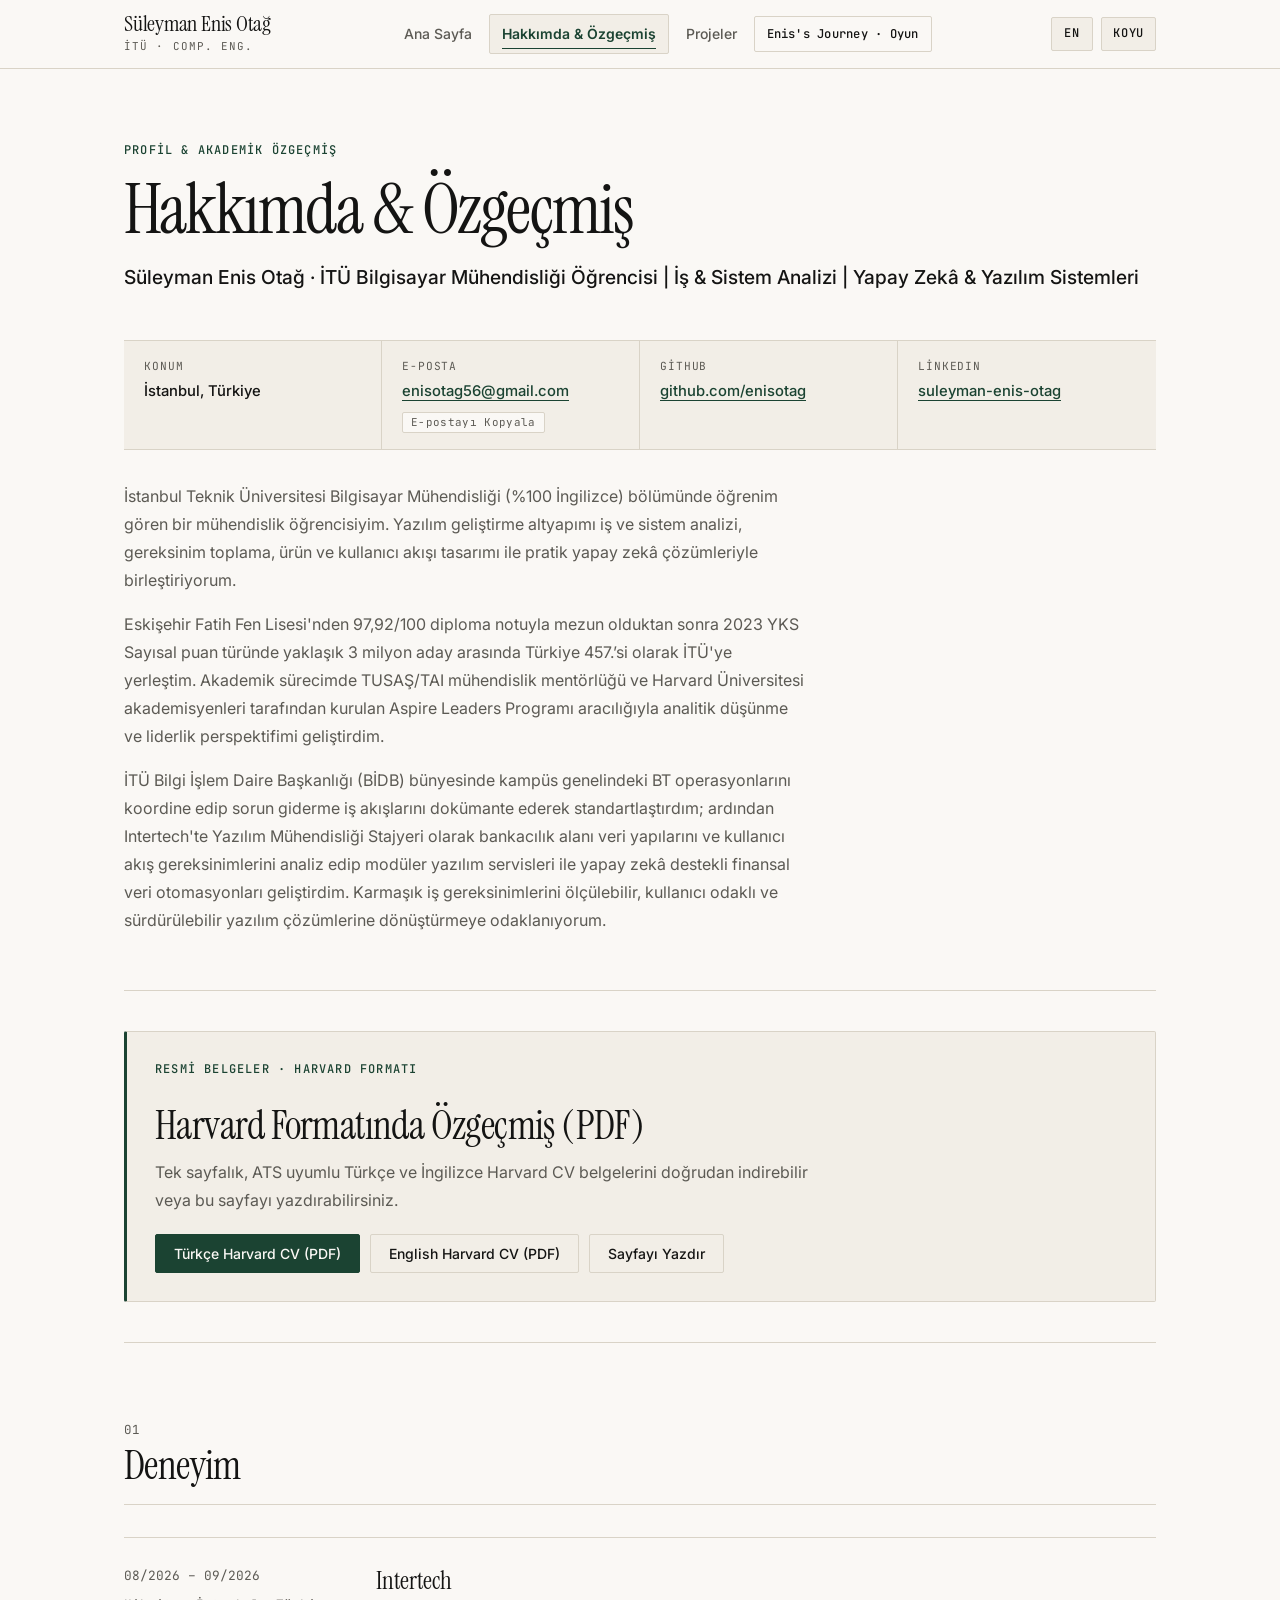
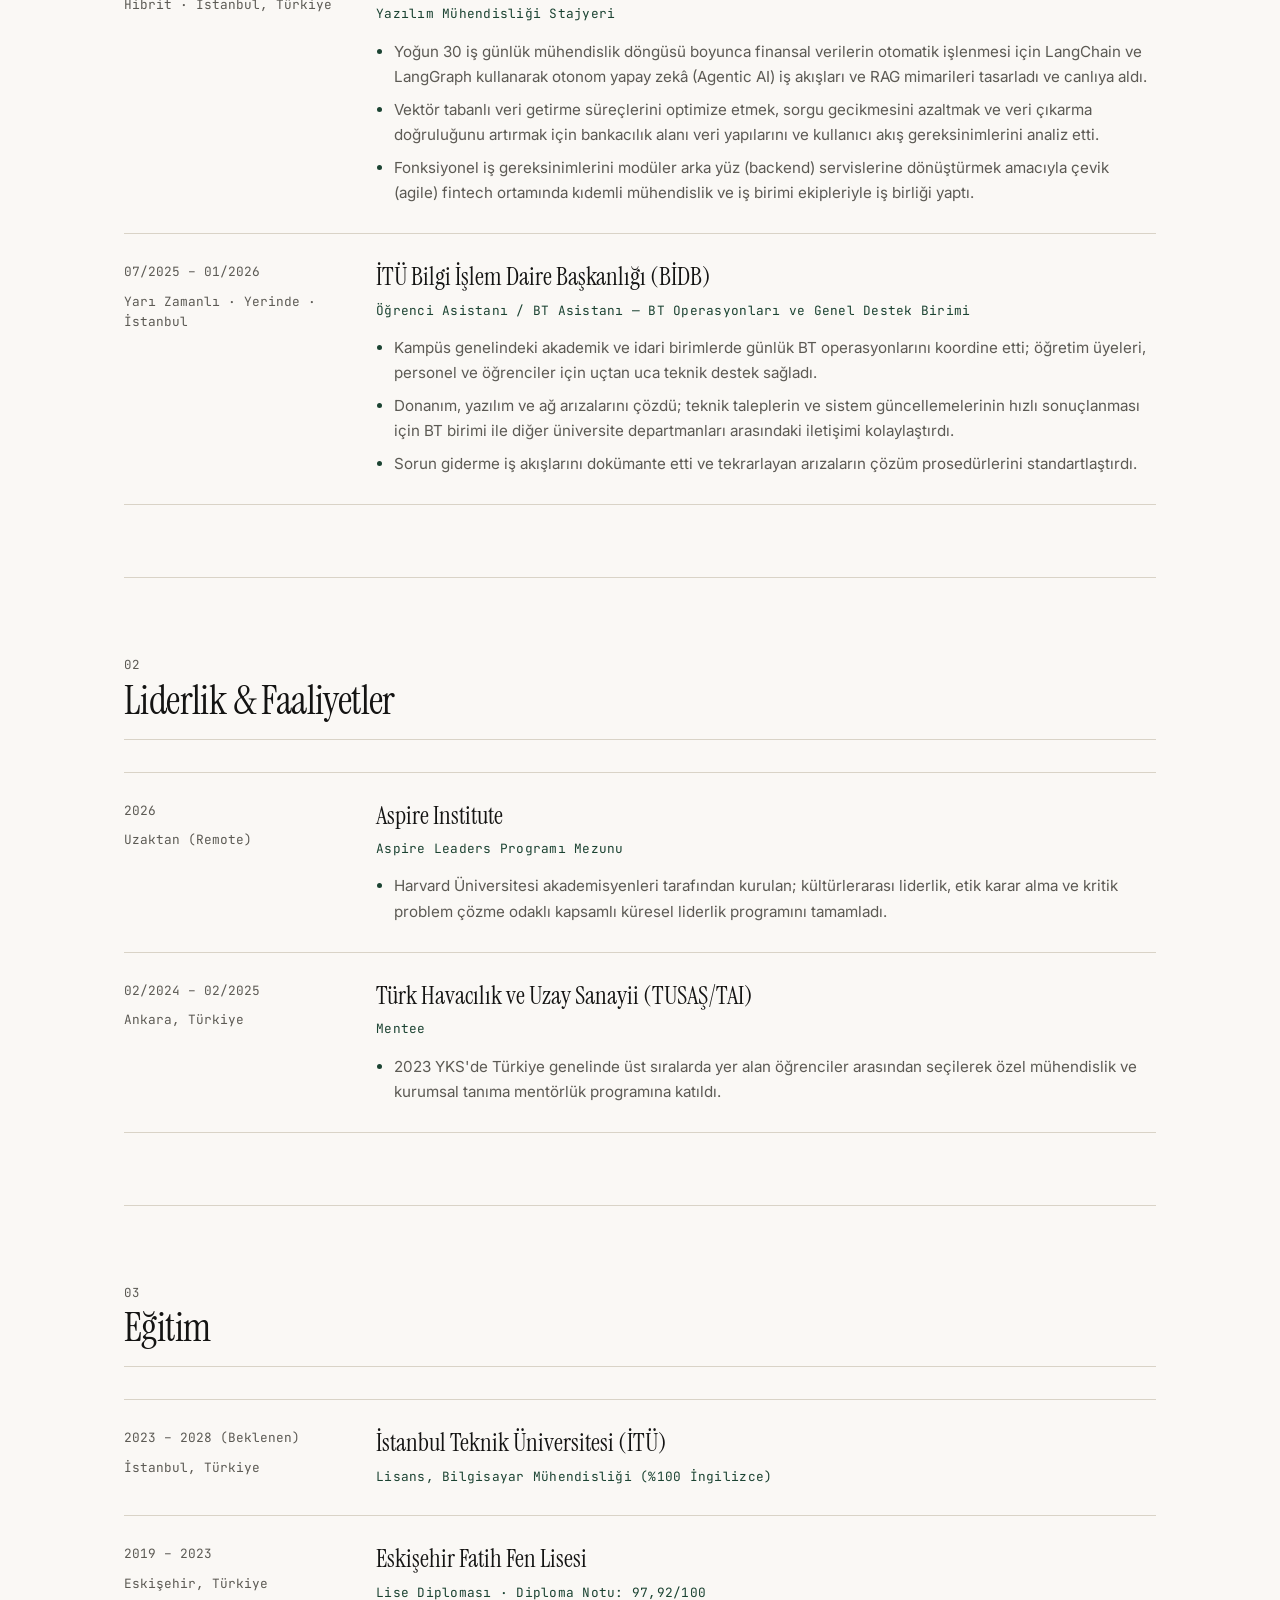
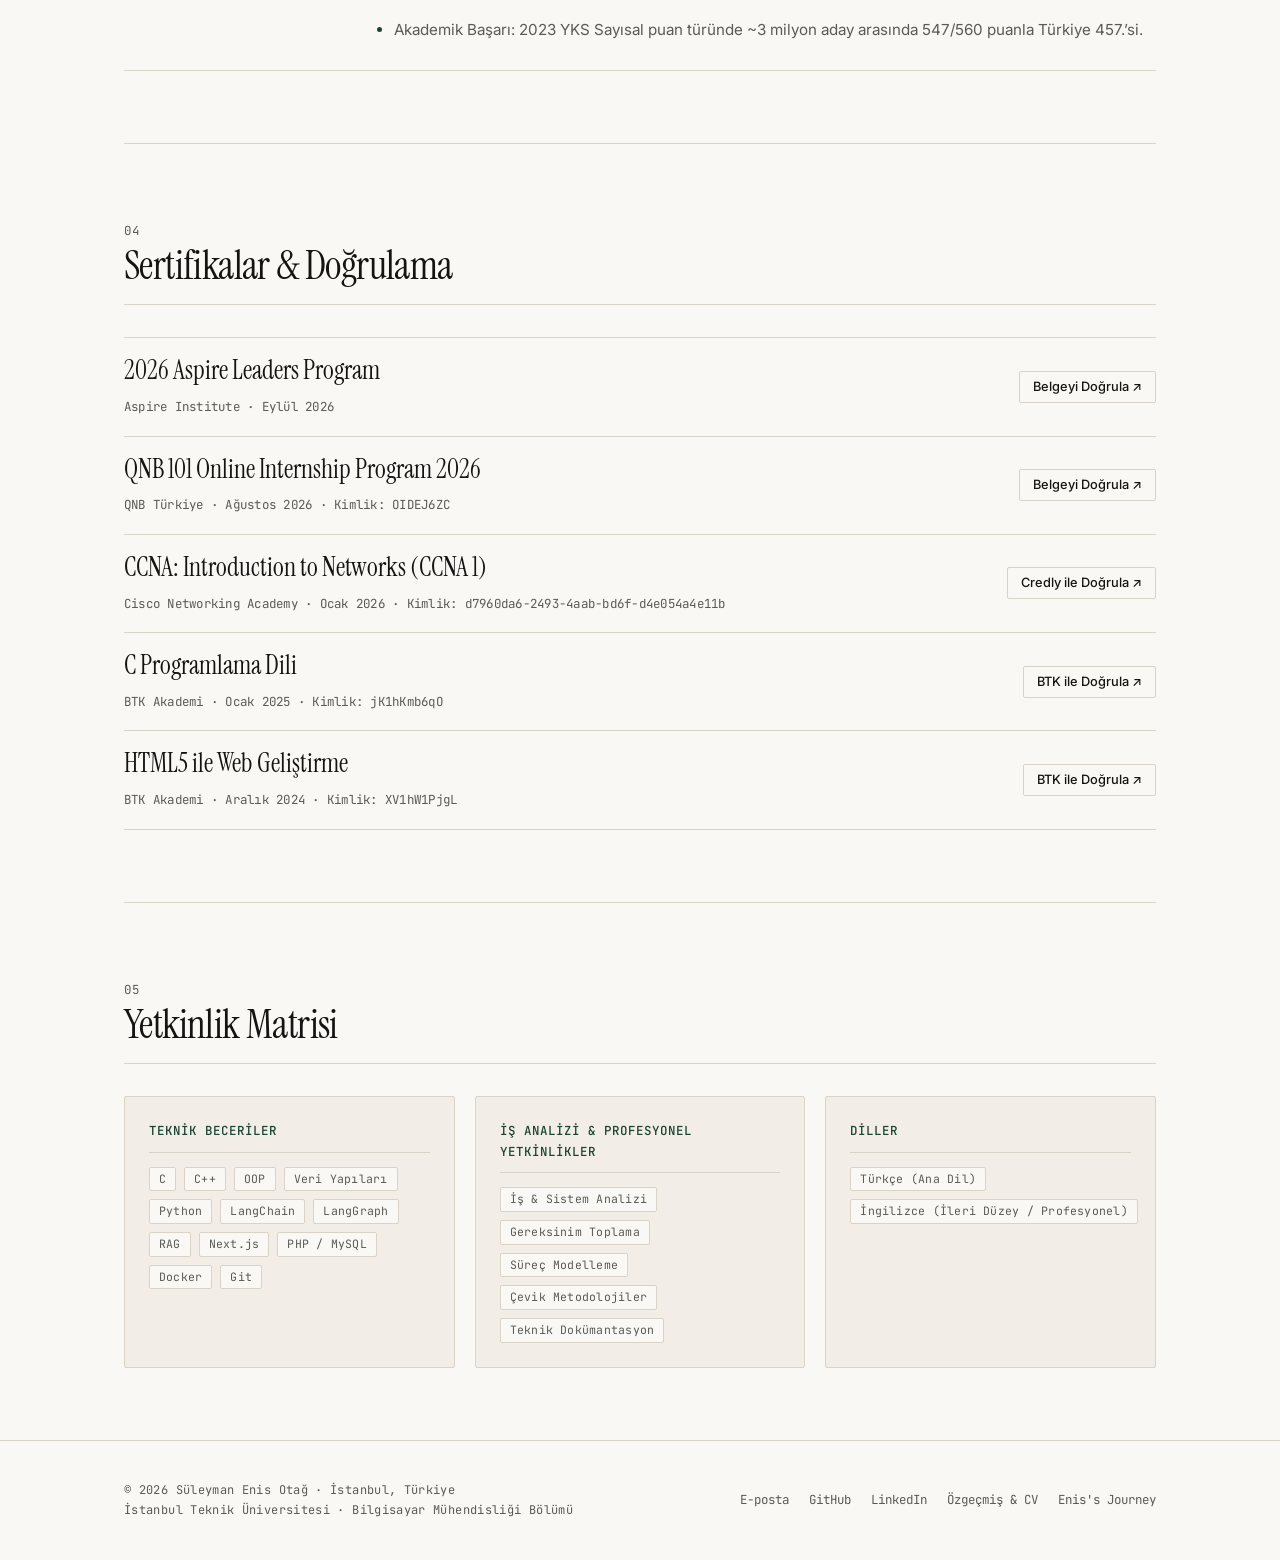
==== commit 376aac5c: "Add one-click copy-email controls across contact sections and modals" ====
--- a/about.html
+++ b/about.html
@@ -5,6 +5,20 @@
   <meta name="viewport" content="width=device-width, initial-scale=1.0">
   <title data-tr="Hakkımda &amp; Özgeçmiş — Süleyman Enis Otağ" data-en="About &amp; CV — Süleyman Enis Otağ">Hakkımda &amp; Özgeçmiş — Süleyman Enis Otağ</title>
   <meta name="description" content="Süleyman Enis Otağ özgeçmişi: İTÜ Bilgisayar Mühendisliği, Intertech ve İTÜ BİDB deneyimleri, Harvard formatı Türkçe ve İngilizce CV belgeleri, sertifikalar ve yetkinlik matrisi.">
+  <link rel="icon" type="image/svg+xml" href="assets/img/favicon.svg">
+  <meta property="og:type" content="website">
+  <meta property="og:site_name" content="Süleyman Enis Otağ">
+  <meta property="og:title" content="Hakkımda &amp; Özgeçmiş — Süleyman Enis Otağ">
+  <meta property="og:description" content="Süleyman Enis Otağ özgeçmişi: İTÜ Bilgisayar Mühendisliği, Intertech ve İTÜ BİDB deneyimleri, Harvard formatı Türkçe ve İngilizce CV belgeleri, sertifikalar ve yetkinlik matrisi.">
+  <meta property="og:url" content="https://web.itu.edu.tr/otag23/about.html">
+  <meta property="og:image" content="https://web.itu.edu.tr/otag23/assets/img/og-preview.png">
+  <meta property="og:image:width" content="1200">
+  <meta property="og:image:height" content="630">
+  <meta property="og:locale" content="tr_TR">
+  <meta name="twitter:card" content="summary_large_image">
+  <meta name="twitter:title" content="Hakkımda &amp; Özgeçmiş — Süleyman Enis Otağ">
+  <meta name="twitter:description" content="Süleyman Enis Otağ özgeçmişi: İTÜ Bilgisayar Mühendisliği, Intertech ve İTÜ BİDB deneyimleri, Harvard formatı Türkçe ve İngilizce CV belgeleri, sertifikalar ve yetkinlik matrisi.">
+  <meta name="twitter:image" content="https://web.itu.edu.tr/otag23/assets/img/og-preview.png">
   <link rel="preconnect" href="https://fonts.googleapis.com">
   <link rel="preconnect" href="https://fonts.gstatic.com" crossorigin>
   <link href="https://fonts.googleapis.com/css2?family=Instrument+Serif:ital@0;1&family=Inter:wght@400;500;600;700&family=JetBrains+Mono:wght@400;500&display=swap" rel="stylesheet">
@@ -51,7 +65,10 @@
           </div>
           <div class="meta-item">
             <span class="meta-label" data-tr="E-posta" data-en="Email">E-posta</span>
-            <a href="mailto:enisotag56@gmail.com" class="meta-value inline-link">enisotag56@gmail.com</a>
+            <div class="meta-email-row">
+              <a href="mailto:enisotag56@gmail.com" class="meta-value inline-link">enisotag56@gmail.com</a>
+              <button type="button" class="copy-chip copy-email-btn" data-copy-email="enisotag56@gmail.com" data-tr="E-postayı Kopyala" data-en="Copy Email" data-copied-tr="Kopyalandı ✓" data-copied-en="Copied ✓">E-postayı Kopyala</button>
+            </div>
           </div>
           <div class="meta-item">
             <span class="meta-label">GitHub</span>
--- a/assets/css/style.css
+++ b/assets/css/style.css
@@ -246,6 +246,45 @@
   font-weight: 500;
   color: var(--text);
   word-break: break-word;
+}
+
+.meta-email-row {
+  display: flex;
+  flex-wrap: wrap;
+  align-items: center;
+  gap: 8px;
+}
+
+.copy-chip {
+  display: inline-flex;
+  align-items: center;
+  padding: 2px 8px;
+  font-family: var(--font-mono);
+  font-size: 0.68rem;
+  line-height: 1.4;
+  letter-spacing: 0.03em;
+  color: var(--text-muted);
+  background-color: var(--bg);
+  border: 1px solid var(--border);
+  border-radius: var(--radius);
+  cursor: pointer;
+  white-space: nowrap;
+  transition: border-color var(--transition), color var(--transition), background-color var(--transition), transform var(--transition);
+}
+
+.copy-chip:hover {
+  border-color: var(--accent);
+  color: var(--accent);
+}
+
+.copy-chip:active {
+  transform: translateY(1px) scale(0.985);
+}
+
+.copy-email-btn.is-copied {
+  border-color: var(--accent);
+  color: var(--accent);
+  background-color: var(--bg-subtle);
 }
 
 .stack-sm {
@@ -1437,6 +1476,12 @@
   flex-direction: column;
   gap: 10px;
   margin-top: 14px;
+}
+
+.journey-stage .game-btn.copy-email-btn.is-copied {
+  border-color: #9EC1A3;
+  color: #9EC1A3;
+  background-color: rgba(158, 193, 163, 0.14);
 }
 
 .milestone-badges {
@@ -1718,6 +1763,7 @@
   .filter-bar,
   .btn,
   .control-btn,
+  .copy-email-btn,
   .mobile-nav-toggle,
   .hero-actions,
   .journey-toolbar,
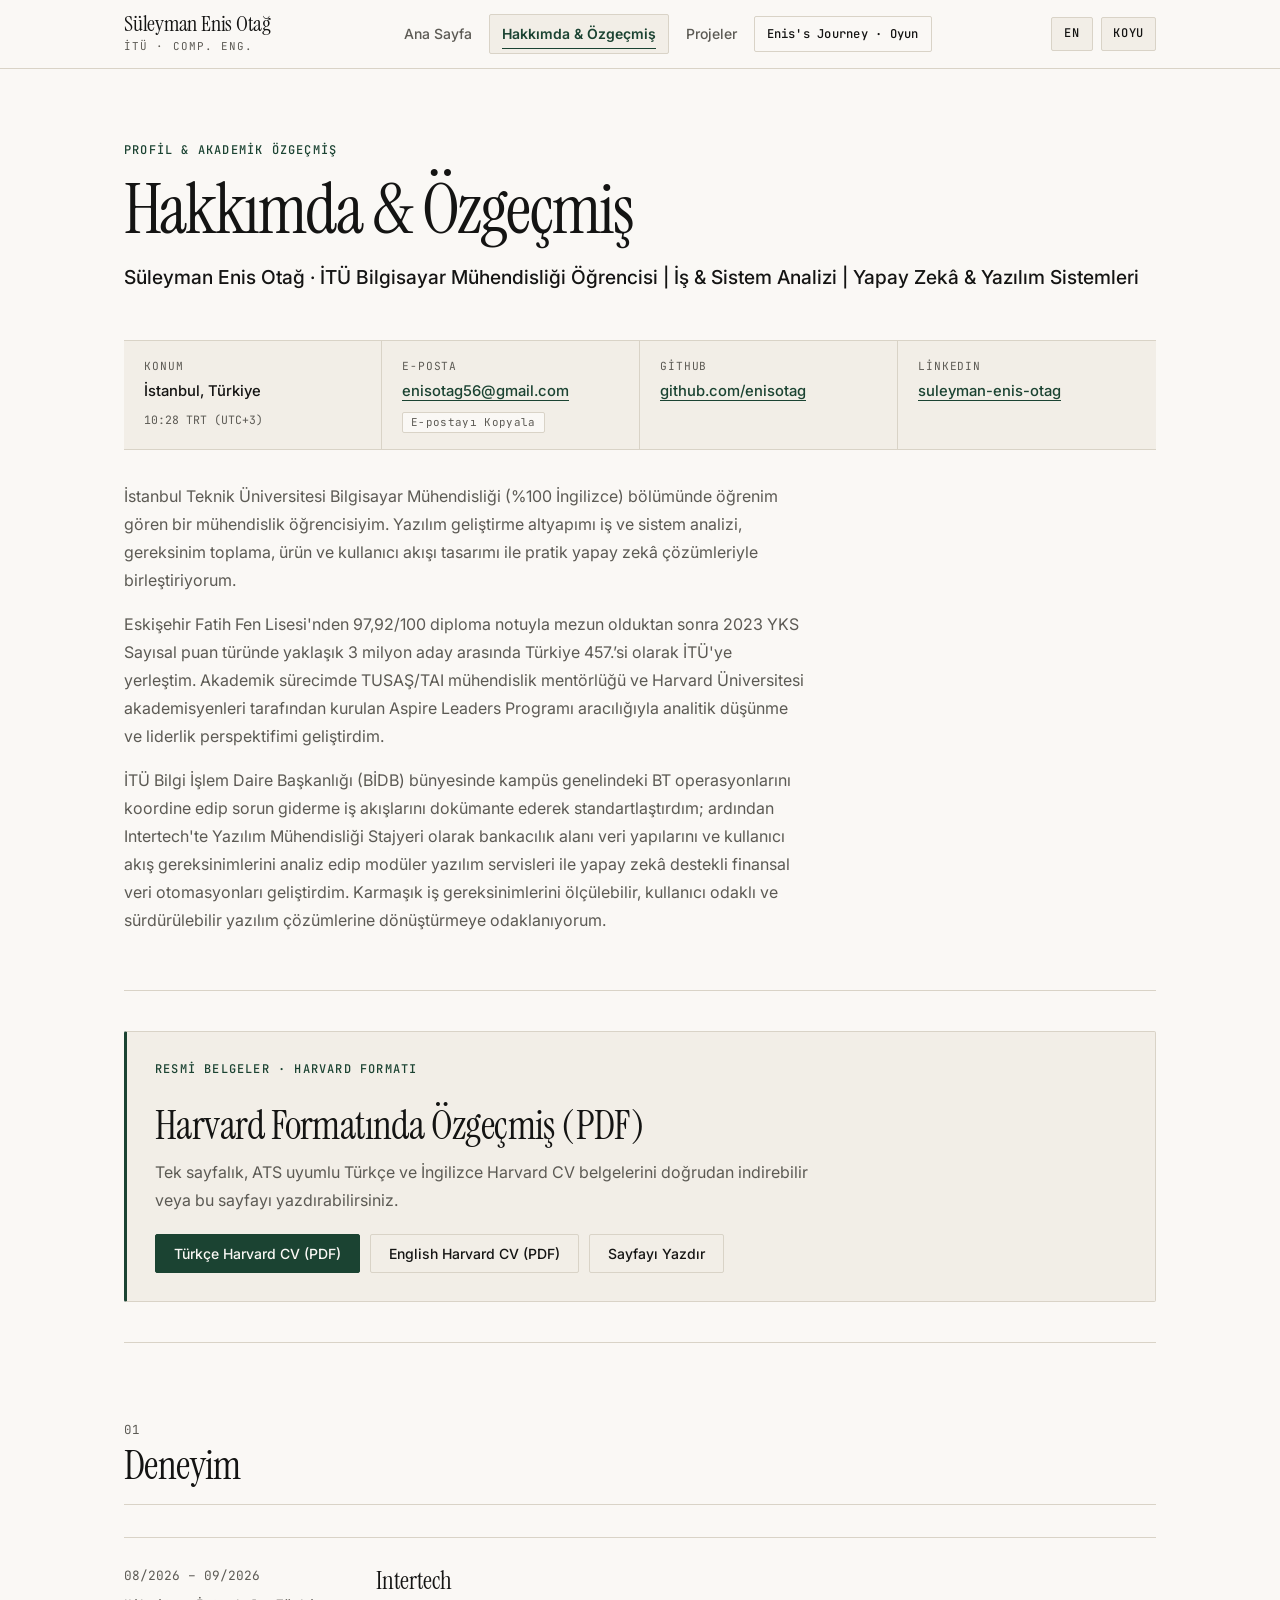
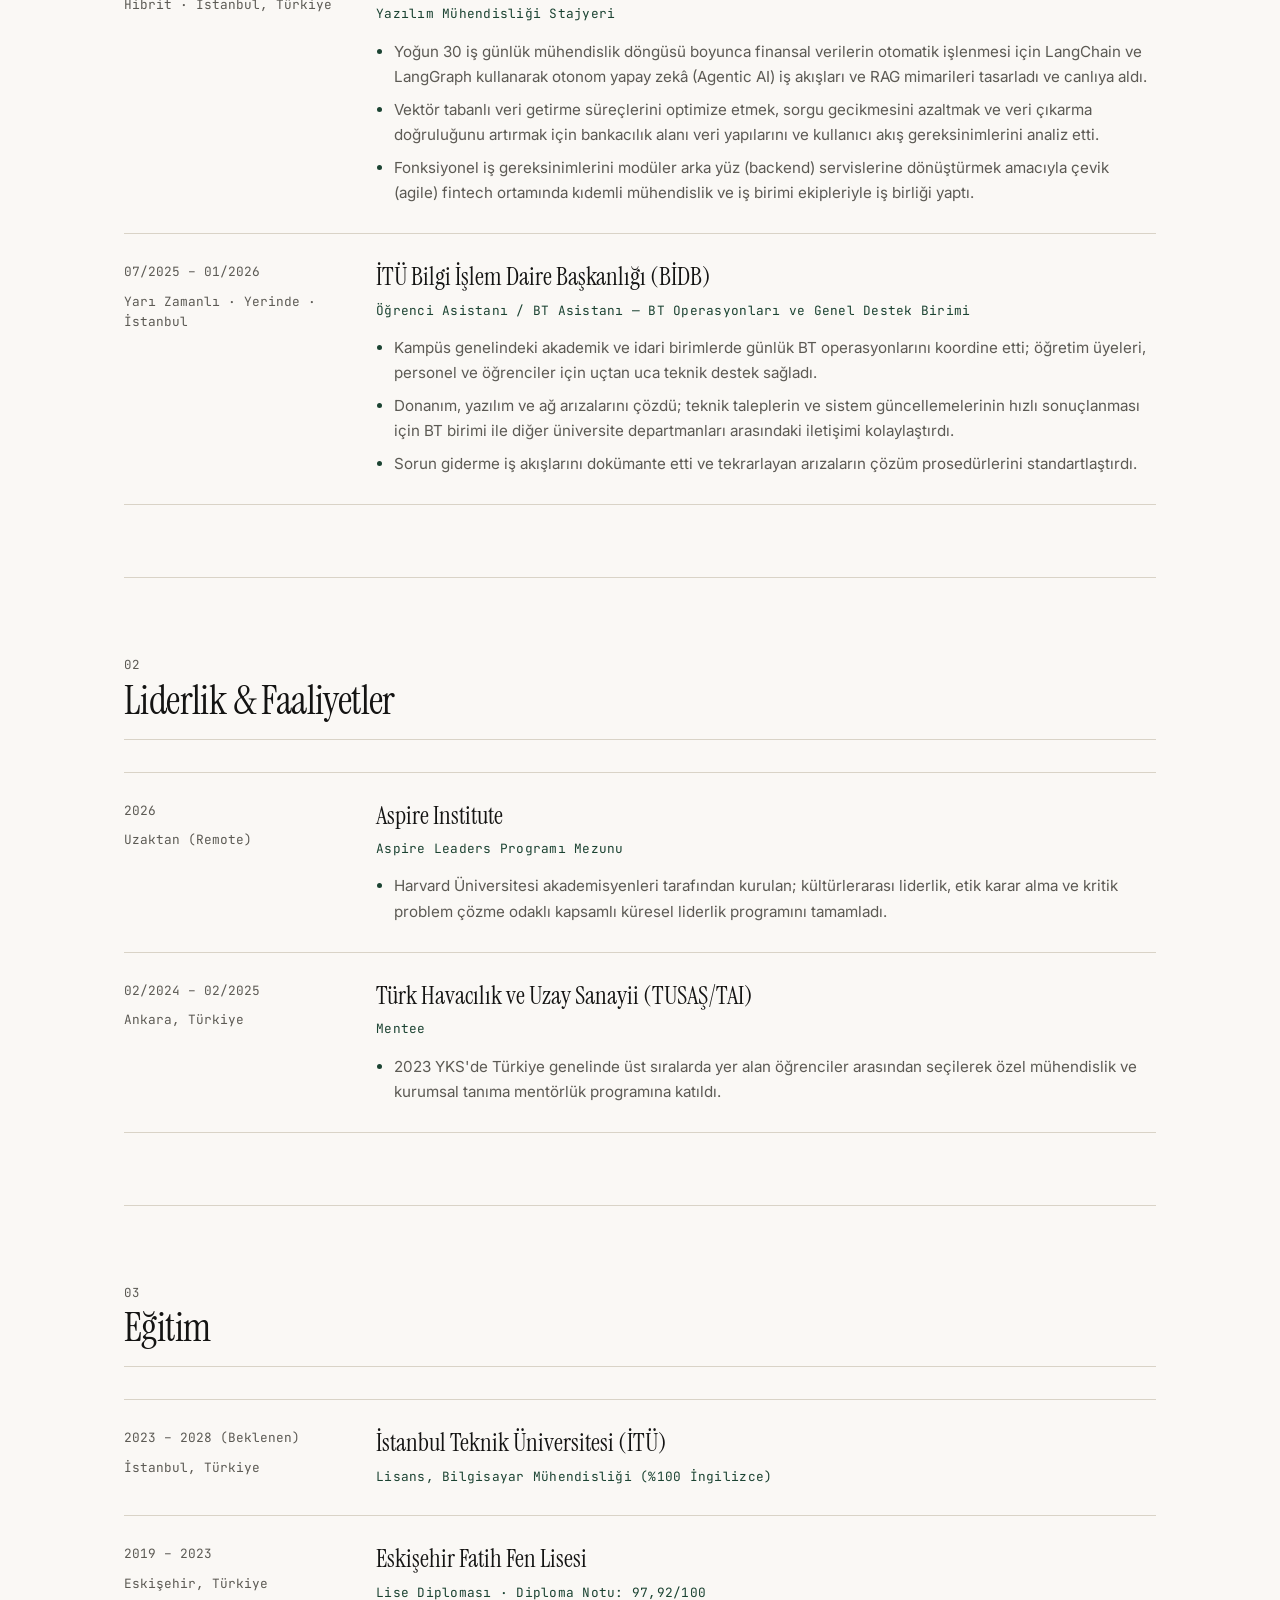
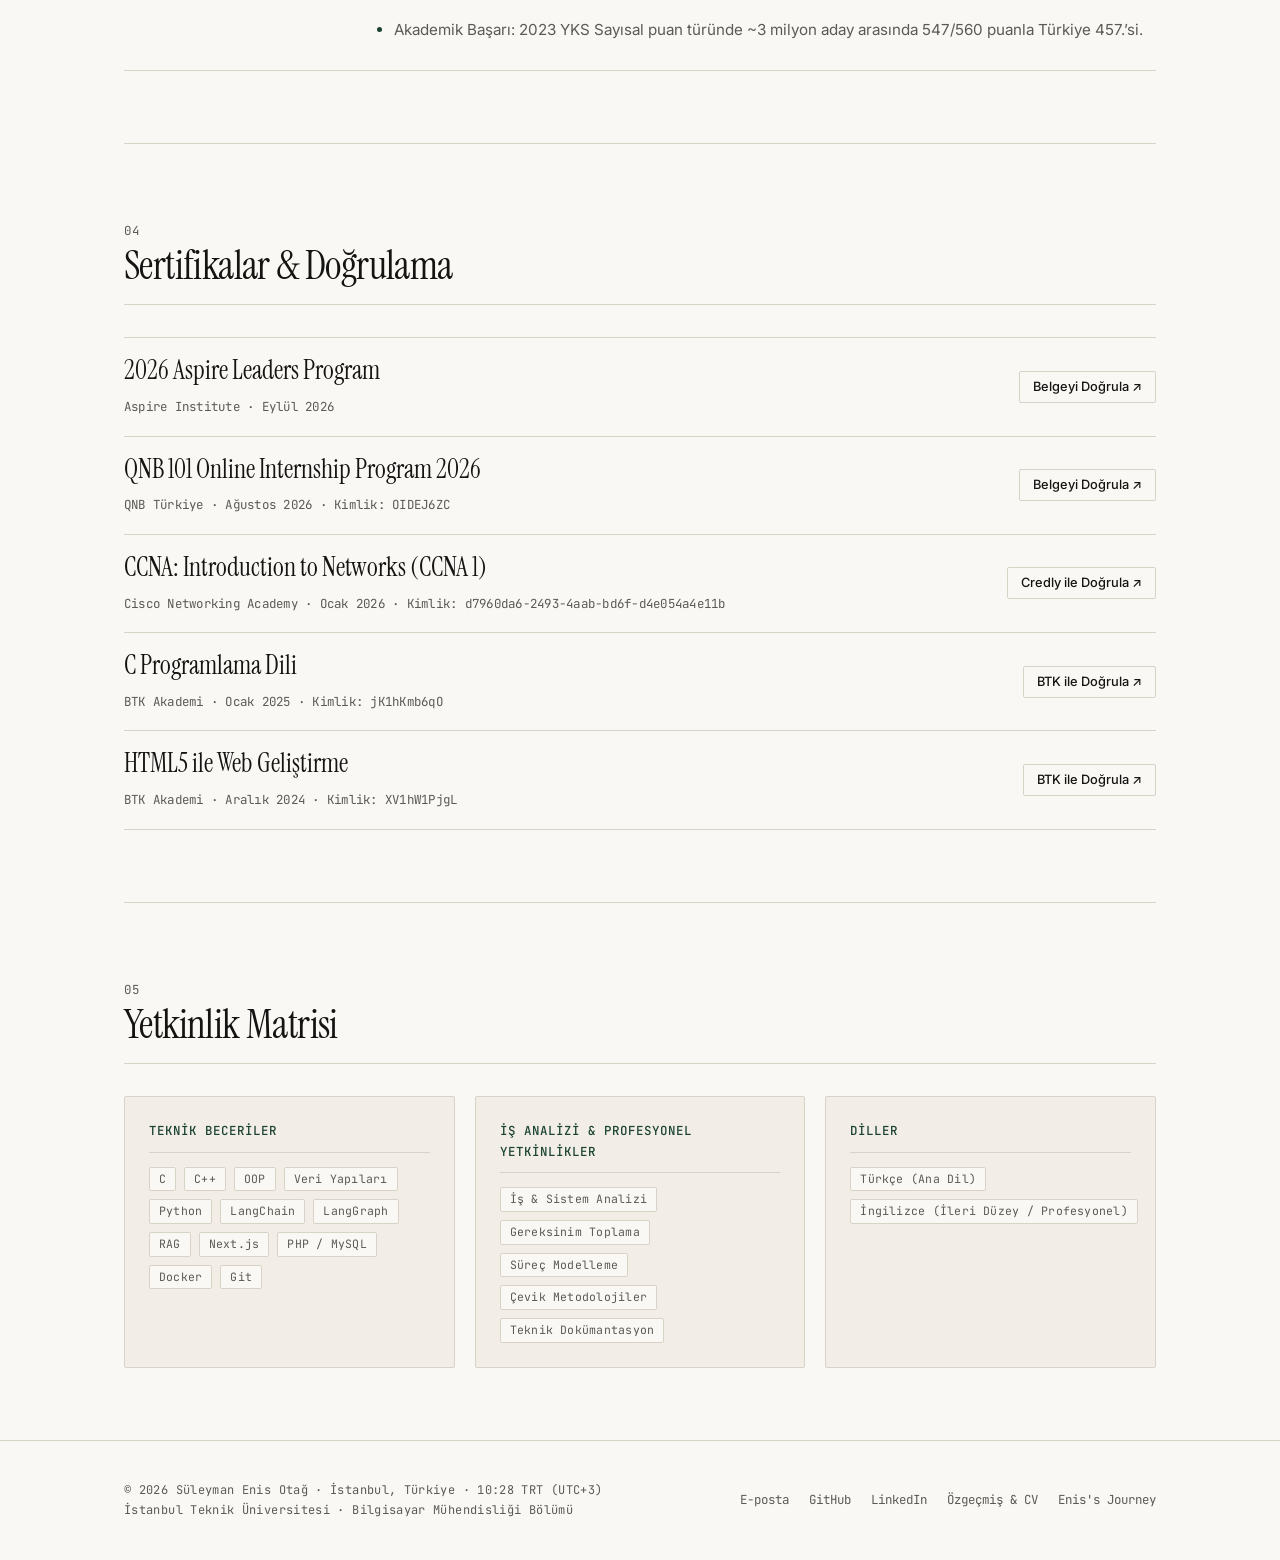
==== commit 56b8e011: "Add live Istanbul (UTC+3) time and availability strip" ====
--- a/about.html
+++ b/about.html
@@ -62,6 +62,7 @@
           <div class="meta-item">
             <span class="meta-label" data-tr="Konum" data-en="Location">Konum</span>
             <span class="meta-value">İstanbul, Türkiye</span>
+            <span class="meta-time mono" data-istanbul-clock="compact">--:-- TRT (UTC+3)</span>
           </div>
           <div class="meta-item">
             <span class="meta-label" data-tr="E-posta" data-en="Email">E-posta</span>
@@ -360,7 +361,7 @@
   <footer class="site-footer">
     <div class="container footer-inner">
       <div class="footer-meta">
-        <p>© 2026 Süleyman Enis Otağ · İstanbul, Türkiye</p>
+        <p>© 2026 Süleyman Enis Otağ · İstanbul, Türkiye <span class="footer-clock" data-istanbul-clock="inline"></span></p>
         <p data-tr="İstanbul Teknik Üniversitesi · Bilgisayar Mühendisliği Bölümü" data-en="Istanbul Technical University · Department of Computer Engineering">İstanbul Teknik Üniversitesi · Bilgisayar Mühendisliği Bölümü</p>
       </div>
       <div class="footer-links">
--- a/assets/css/style.css
+++ b/assets/css/style.css
@@ -285,6 +285,57 @@
   border-color: var(--accent);
   color: var(--accent);
   background-color: var(--bg-subtle);
+}
+
+.meta-time {
+  font-size: 0.72rem;
+  color: var(--text-muted);
+  margin-top: 2px;
+}
+
+.availability-strip {
+  margin-top: 16px;
+  display: flex;
+  flex-wrap: wrap;
+  align-items: center;
+  justify-content: space-between;
+  gap: 8px 20px;
+  padding: 12px 18px;
+  background-color: var(--bg-elevated);
+  border: 1px solid var(--border);
+  border-radius: var(--radius);
+}
+
+.availability-main {
+  display: inline-flex;
+  align-items: center;
+  gap: 10px;
+  font-size: 0.82rem;
+  font-weight: 500;
+  color: var(--text);
+}
+
+.availability-dot {
+  width: 7px;
+  height: 7px;
+  border-radius: 50%;
+  flex-shrink: 0;
+  background-color: var(--text-muted);
+}
+
+.availability-dot.is-active {
+  background-color: var(--accent);
+}
+
+.availability-dot.is-quiet {
+  background-color: transparent;
+  border: 1.5px solid var(--text-muted);
+}
+
+.availability-status {
+  font-family: var(--font-mono);
+  font-size: 0.75rem;
+  color: var(--text-muted);
 }
 
 .stack-sm {
@@ -1764,6 +1815,9 @@
   .btn,
   .control-btn,
   .copy-email-btn,
+  .meta-time,
+  .availability-strip,
+  .footer-clock,
   .mobile-nav-toggle,
   .hero-actions,
   .journey-toolbar,
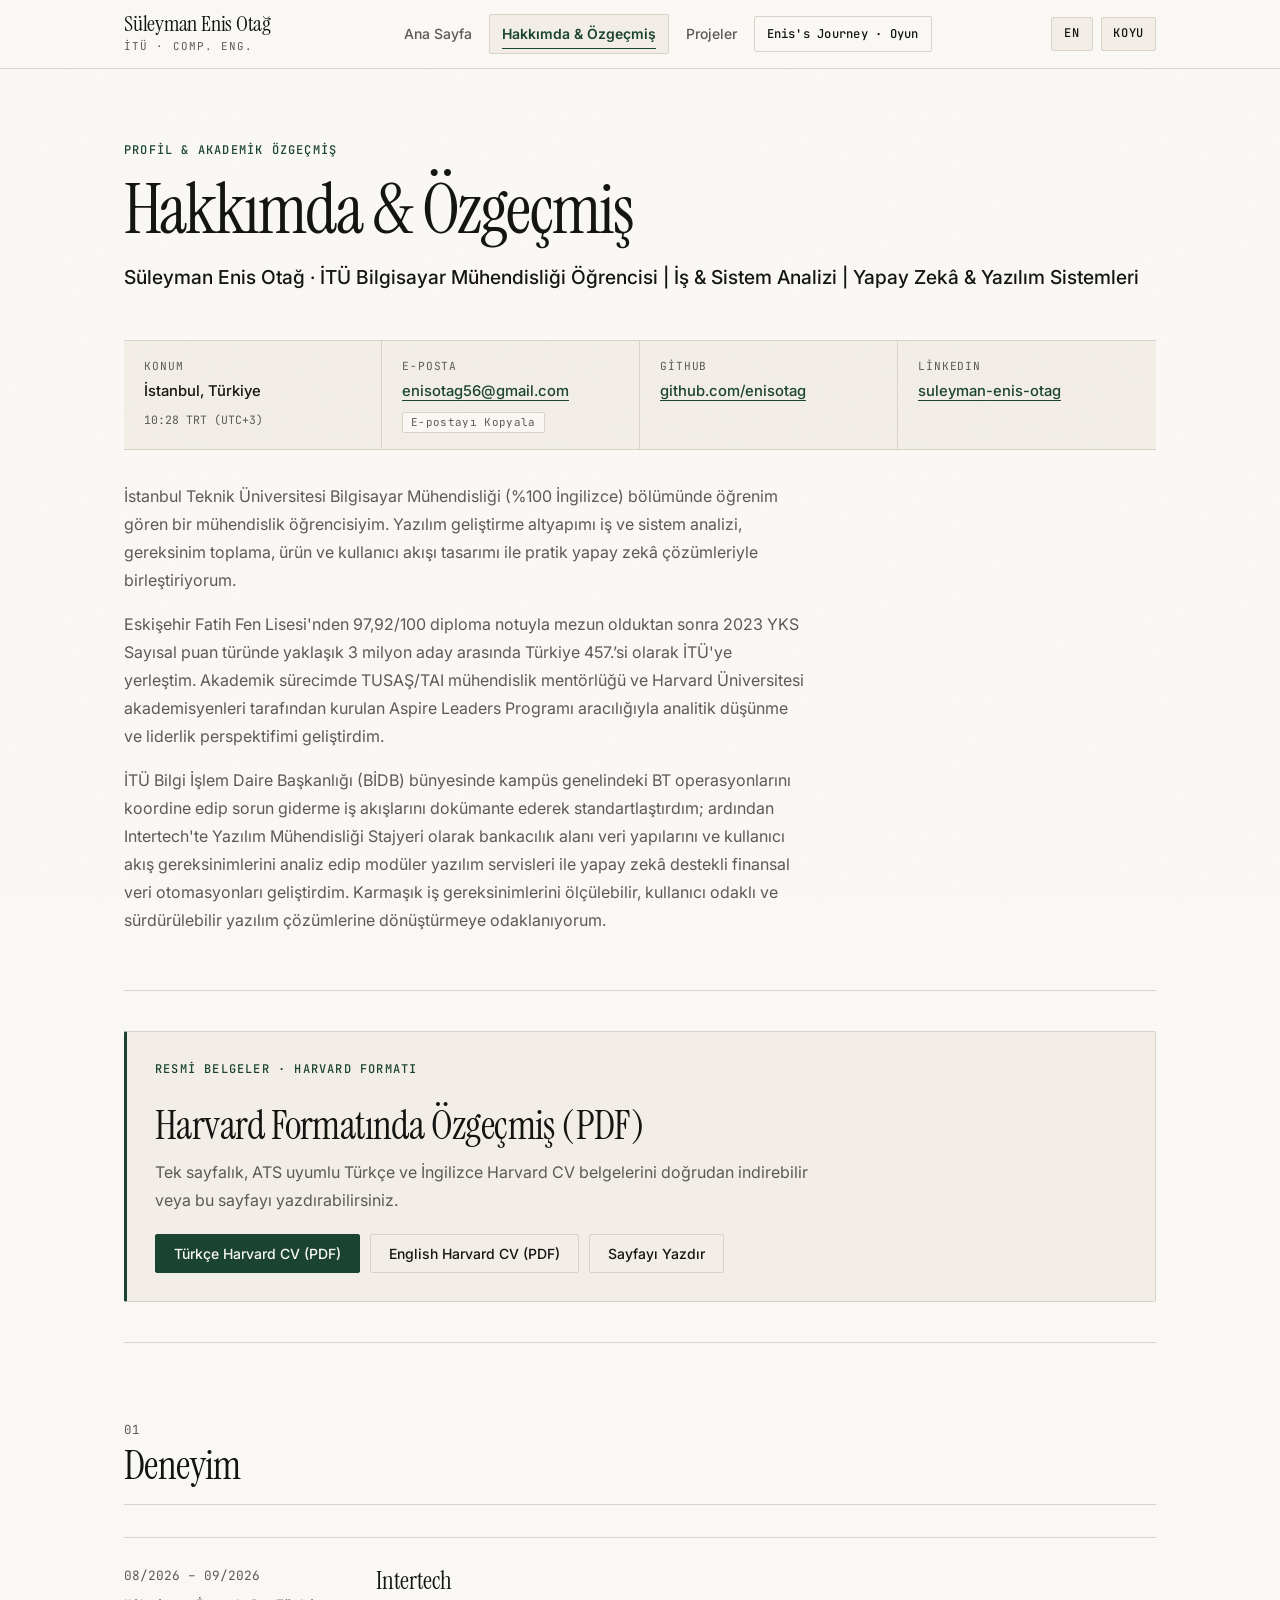
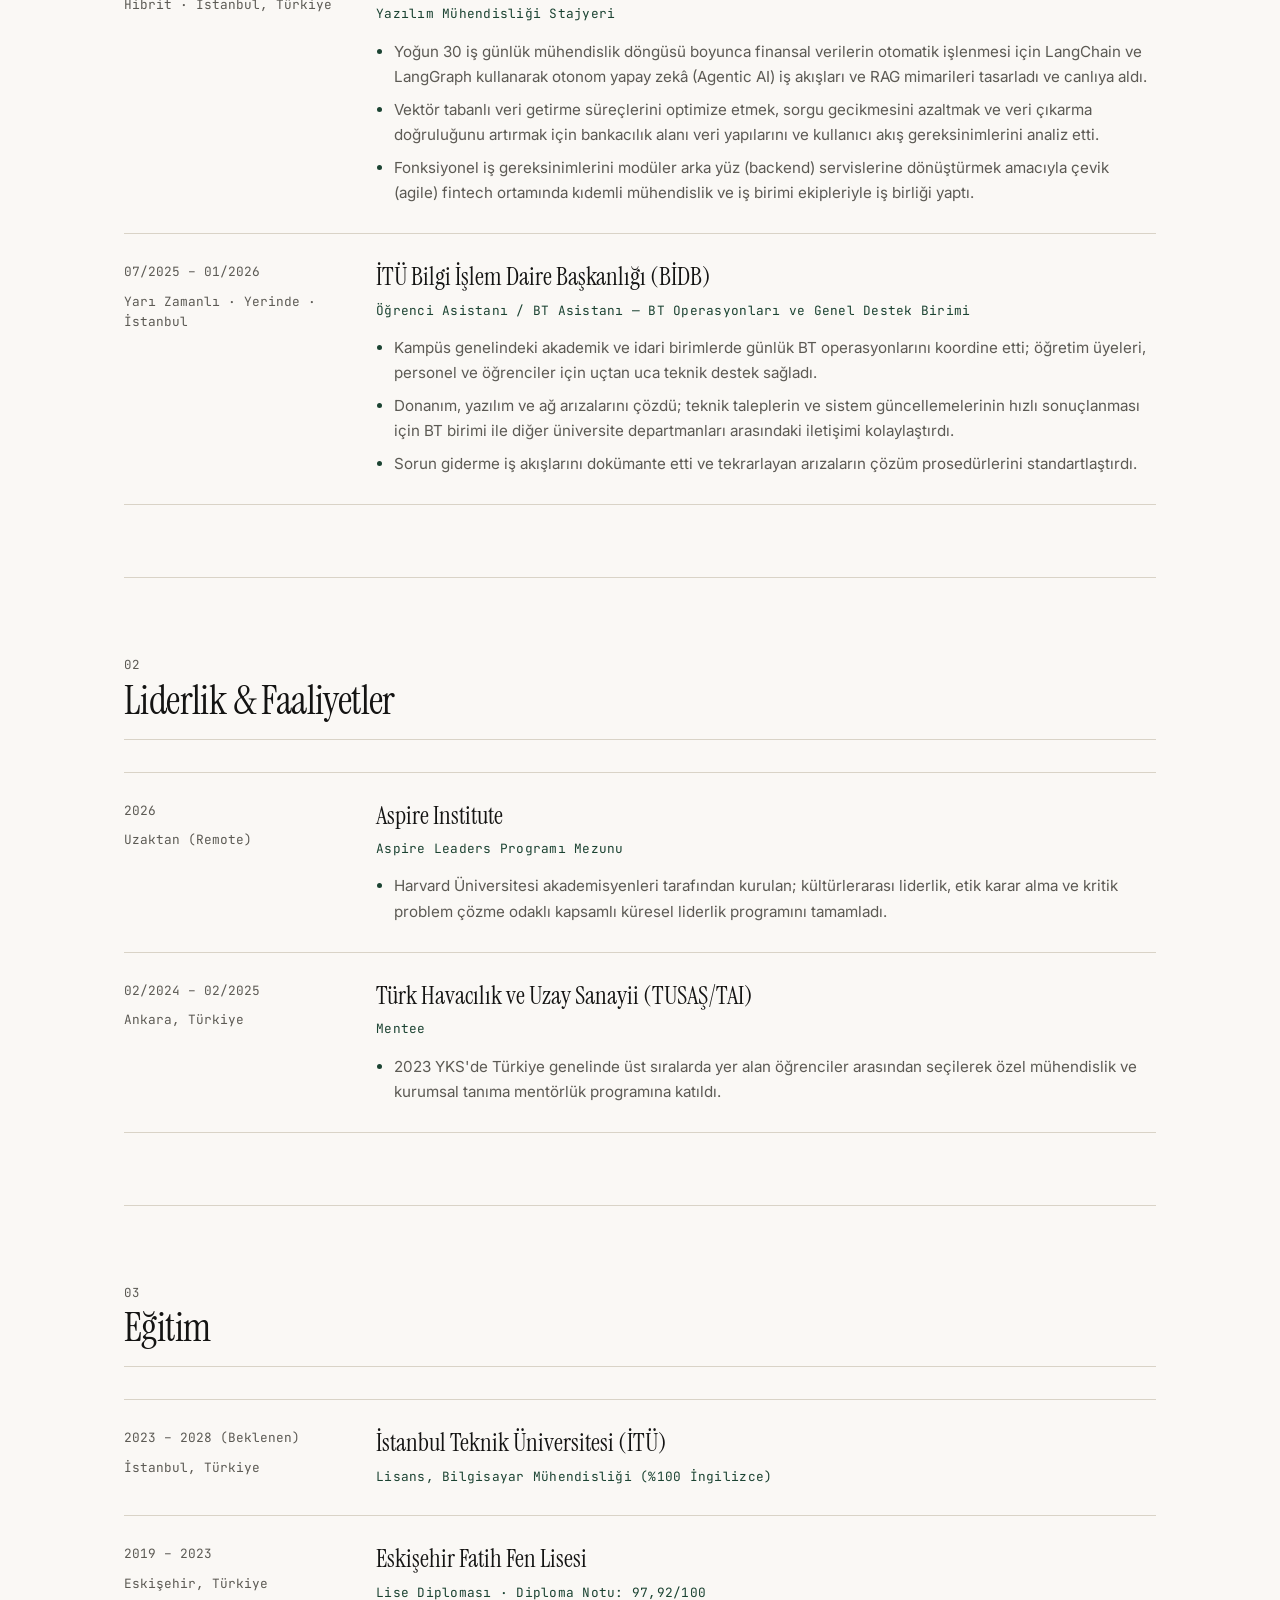
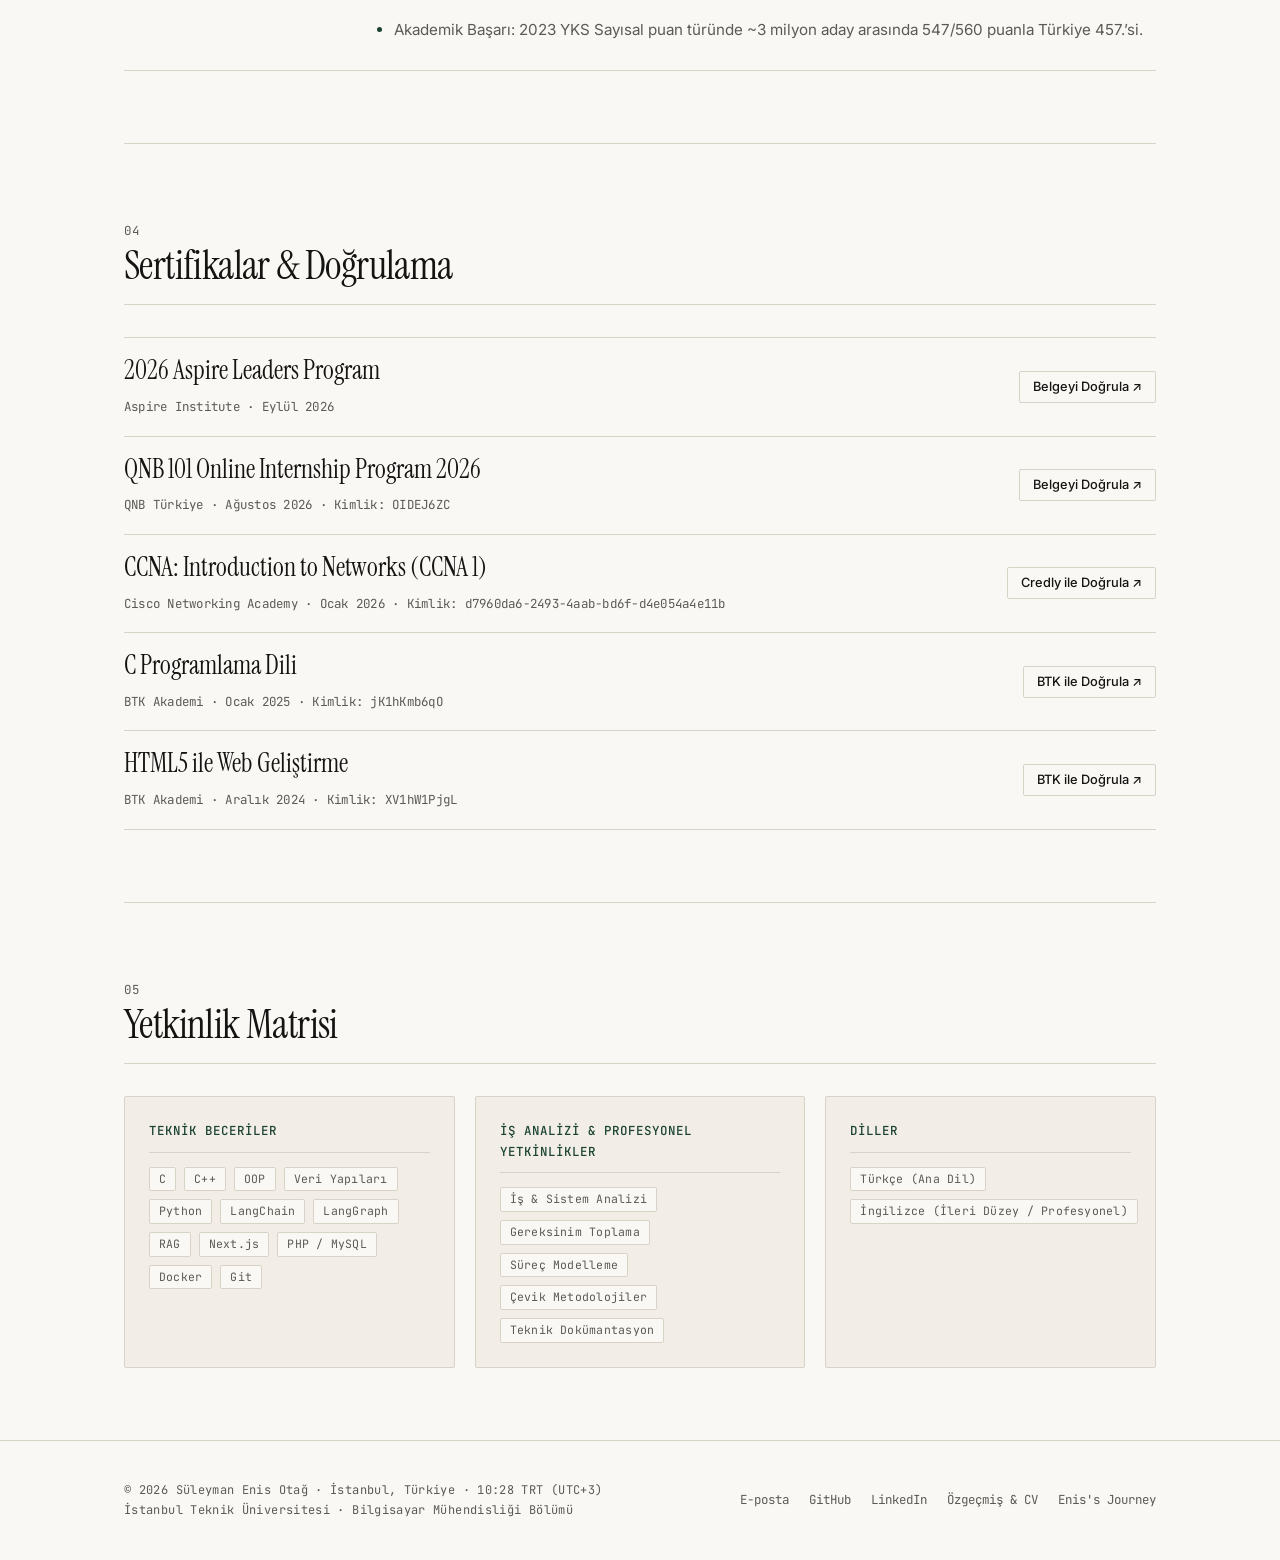
==== commit 8765ffb3: "Add desktop section rail index, subtle paper grain, and row hover focus" ====
--- a/about.html
+++ b/about.html
@@ -49,6 +49,18 @@
   </header>
 
   <main id="main-content">
+    <aside class="section-rail" aria-label="Bölüm dizini">
+      <p class="rail-heading" data-tr="DİZİN" data-en="INDEX">DİZİN</p>
+      <ol class="rail-list">
+        <li><a href="#cv-hub" class="rail-link" data-rail-target="cv-hub"><span class="rail-num">00</span><span class="rail-label" data-tr="Harvard CV" data-en="Harvard CV">Harvard CV</span></a></li>
+        <li><a href="#experience" class="rail-link" data-rail-target="experience"><span class="rail-num">01</span><span class="rail-label" data-tr="Deneyim" data-en="Experience">Deneyim</span></a></li>
+        <li><a href="#leadership" class="rail-link" data-rail-target="leadership"><span class="rail-num">02</span><span class="rail-label" data-tr="Liderlik" data-en="Leadership">Liderlik</span></a></li>
+        <li><a href="#education" class="rail-link" data-rail-target="education"><span class="rail-num">03</span><span class="rail-label" data-tr="Eğitim" data-en="Education">Eğitim</span></a></li>
+        <li><a href="#certifications" class="rail-link" data-rail-target="certifications"><span class="rail-num">04</span><span class="rail-label" data-tr="Sertifikalar" data-en="Credentials">Sertifikalar</span></a></li>
+        <li><a href="#skills" class="rail-link" data-rail-target="skills"><span class="rail-num">05</span><span class="rail-label" data-tr="Yetkinlikler" data-en="Skills">Yetkinlikler</span></a></li>
+      </ol>
+    </aside>
+
     <!-- Biography & Editorial Header -->
     <section class="hero">
       <div class="container stack-lg">
--- a/assets/css/style.css
+++ b/assets/css/style.css
@@ -67,6 +67,22 @@
   transition: background-color var(--transition), color var(--transition);
 }
 
+/* Subtle SVG archival paper grain overlay (imperceptible tactile surface) */
+body::before {
+  content: "";
+  position: fixed;
+  inset: 0;
+  z-index: 90;
+  pointer-events: none;
+  opacity: 0.028;
+  background-image: url("data:image/svg+xml,%3Csvg xmlns='http://www.w3.org/2000/svg' width='180' height='180' viewBox='0 0 180 180'%3E%3Cfilter id='n'%3E%3CfeTurbulence type='fractalNoise' baseFrequency='0.82' numOctaves='3' stitchTiles='stitch'/%3E%3C/filter%3E%3Crect width='180' height='180' filter='url(%23n)' opacity='0.55'/%3E%3C/svg%3E");
+  background-repeat: repeat;
+}
+
+[data-theme="dark"] body::before {
+  opacity: 0.036;
+}
+
 @keyframes pageEnter {
   from {
     opacity: 0;
@@ -189,6 +205,90 @@
 
 .section-sm {
   padding: 40px 0;
+}
+
+section[id] {
+  scroll-margin-top: 88px;
+}
+
+/* Desktop right-margin architectural section index (about & projects) */
+.section-rail {
+  display: none;
+}
+
+@media (min-width: 1360px) {
+  .section-rail {
+    display: block;
+    position: fixed;
+    top: calc(var(--header-height) + 48px);
+    left: calc(50% + 530px);
+    width: 142px;
+    z-index: 40;
+  }
+}
+
+@media (min-width: 1460px) {
+  .section-rail {
+    left: calc(50% + 544px);
+    width: 156px;
+  }
+}
+
+.rail-heading {
+  font-family: var(--font-mono);
+  font-size: 0.65rem;
+  font-weight: 500;
+  letter-spacing: 0.1em;
+  text-transform: uppercase;
+  color: var(--text-muted);
+  margin: 0 0 10px;
+  padding-left: 12px;
+}
+
+.rail-list {
+  list-style: none;
+  margin: 0;
+  padding: 0;
+  border-left: 1px solid var(--border);
+}
+
+.rail-link {
+  display: flex;
+  align-items: baseline;
+  gap: 7px;
+  padding: 5px 0 5px 11px;
+  margin-left: -1px;
+  border-left: 2px solid transparent;
+  font-size: 0.76rem;
+  line-height: 1.35;
+  color: var(--text-muted);
+  transition: color var(--transition), border-color var(--transition), opacity var(--transition);
+}
+
+.rail-num {
+  font-family: var(--font-mono);
+  font-size: 0.66rem;
+  opacity: 0.72;
+  flex-shrink: 0;
+}
+
+.rail-link:hover {
+  color: var(--text);
+}
+
+.rail-link.is-active {
+  color: var(--accent);
+  border-left-color: var(--accent);
+  font-weight: 500;
+}
+
+.rail-link.is-active .rail-num {
+  opacity: 1;
+}
+
+.rail-link.is-muted {
+  opacity: 0.3;
+  pointer-events: none;
 }
 
 .grid-2 {
@@ -766,7 +866,7 @@
   align-items: baseline;
   padding: 24px 12px;
   border-bottom: 1px solid var(--border);
-  transition: background-color var(--transition), border-color var(--transition);
+  transition: background-color var(--transition), border-color var(--transition), opacity var(--transition);
 }
 
 .index-row:hover {
@@ -1755,6 +1855,20 @@
   transition-delay: 0ms;
 }
 
+@media (hover: hover) {
+  .index-list:hover .index-row:not(:hover),
+  html.reveal-ready .index-list:hover .index-row.is-visible:not(:hover) {
+    opacity: 0.72;
+    transition-delay: 0ms;
+  }
+}
+
+.index-list:has(.index-row:focus-visible) .index-row:not(:focus-visible),
+html.reveal-ready .index-list:has(.index-row:focus-visible) .index-row.is-visible:not(:focus-visible) {
+  opacity: 0.72;
+  transition-delay: 0ms;
+}
+
 @media (prefers-reduced-motion: reduce) {
   html {
     scroll-behavior: auto;
@@ -1808,8 +1922,10 @@
     transform: none !important;
   }
 
+  body::before,
   .site-header,
   .site-footer,
+  .section-rail,
   .cv-actions,
   .filter-bar,
   .btn,
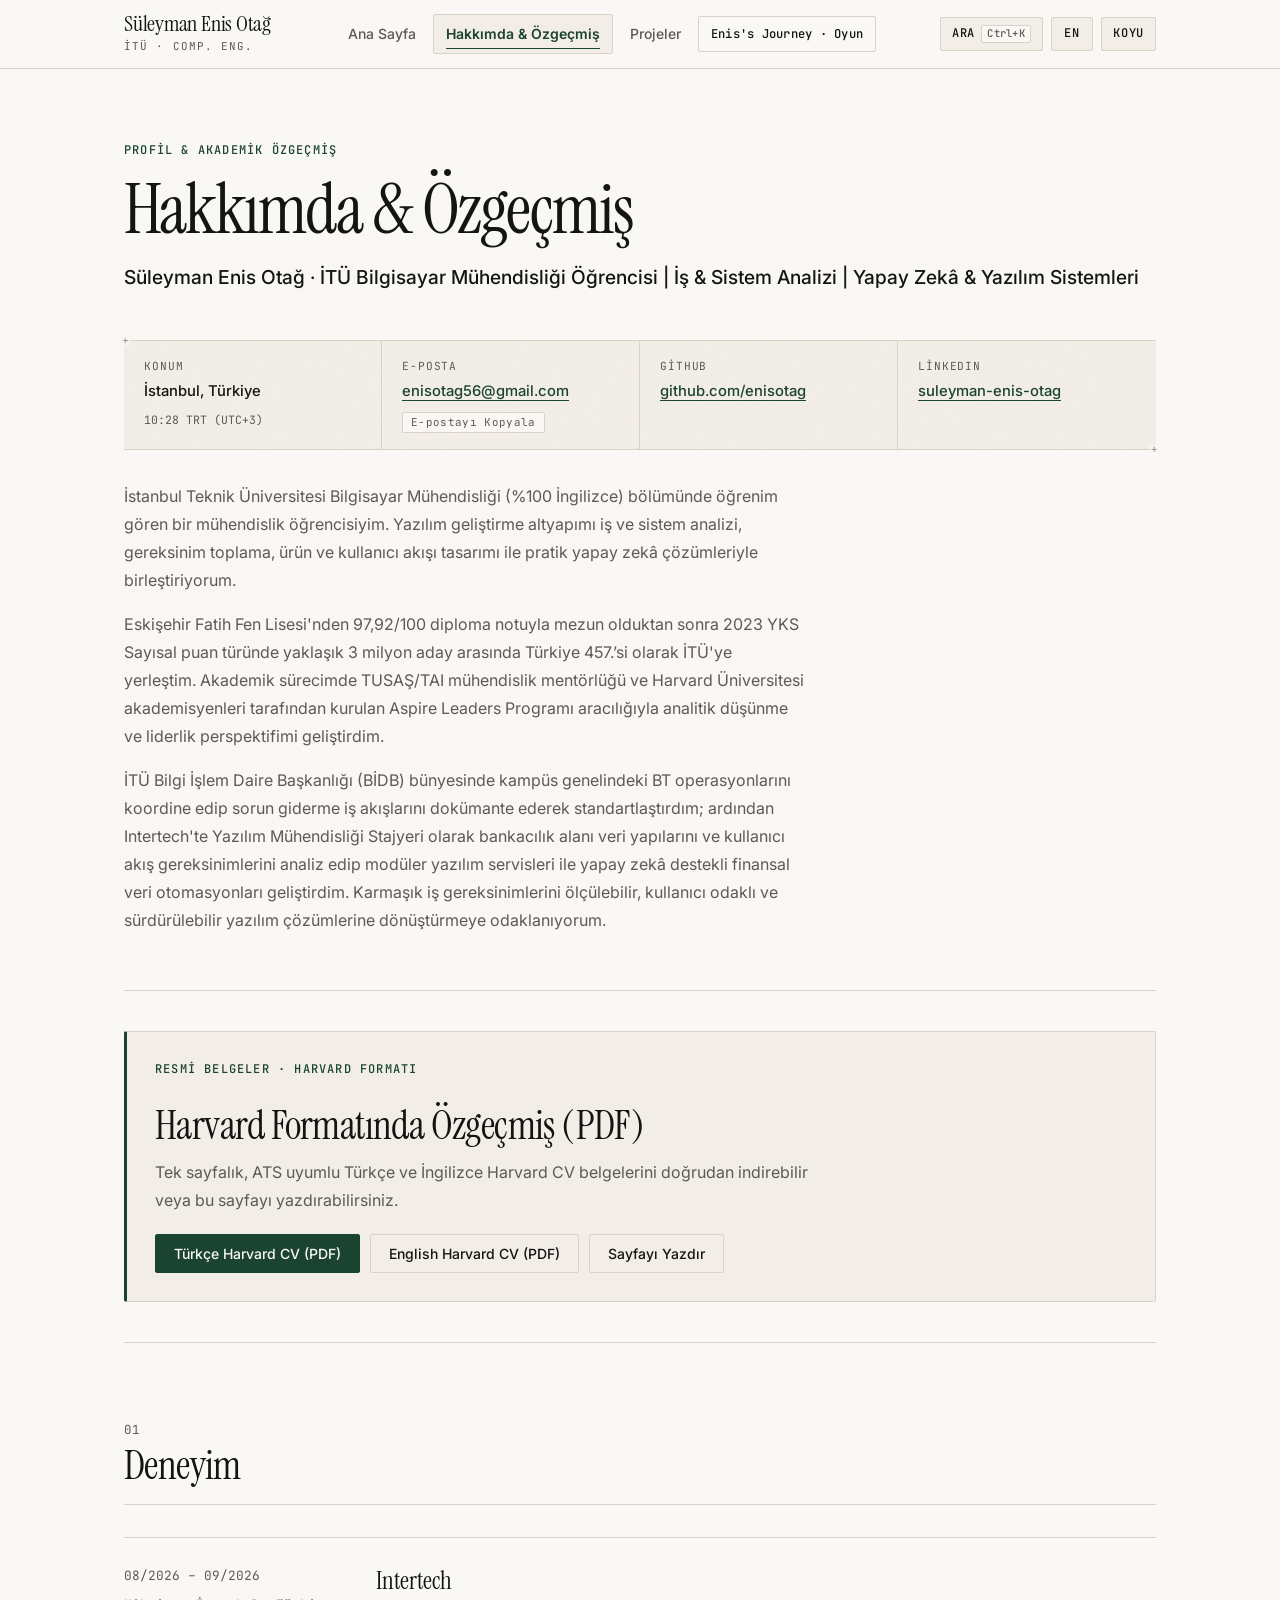
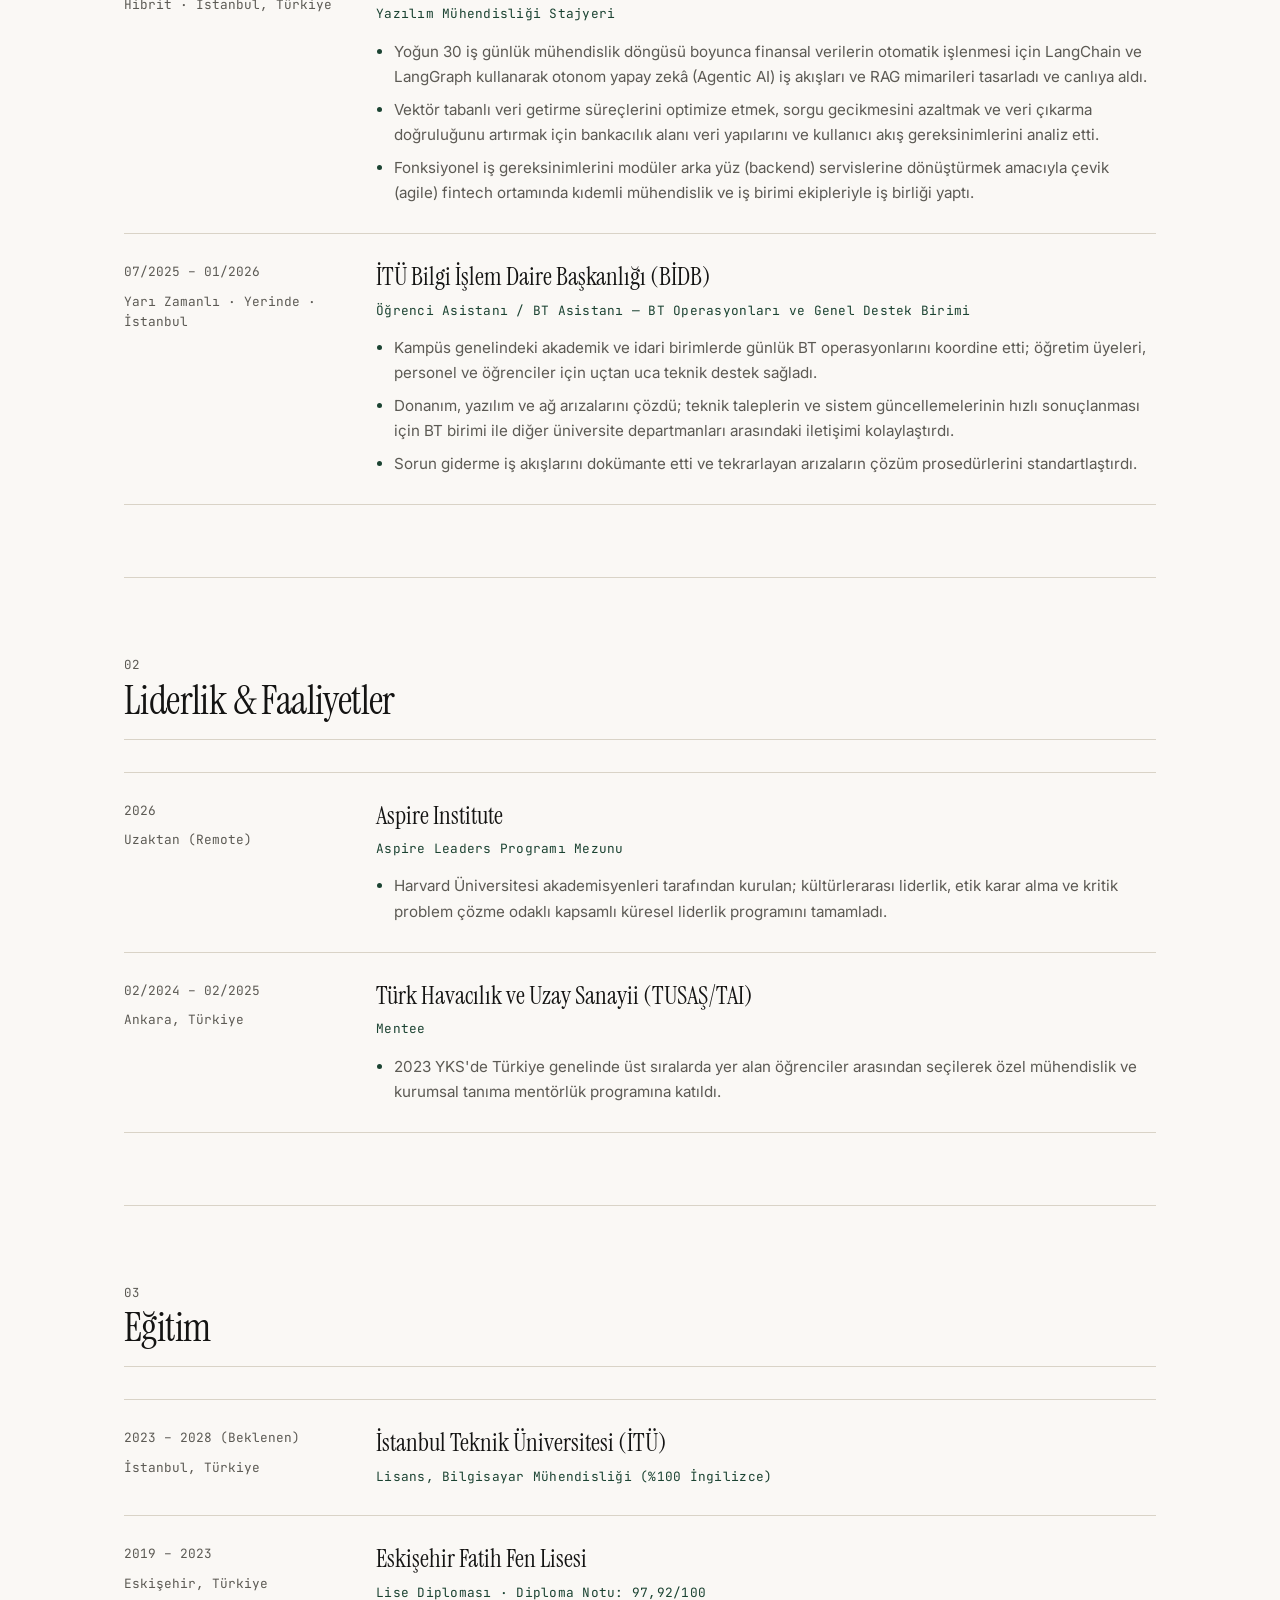
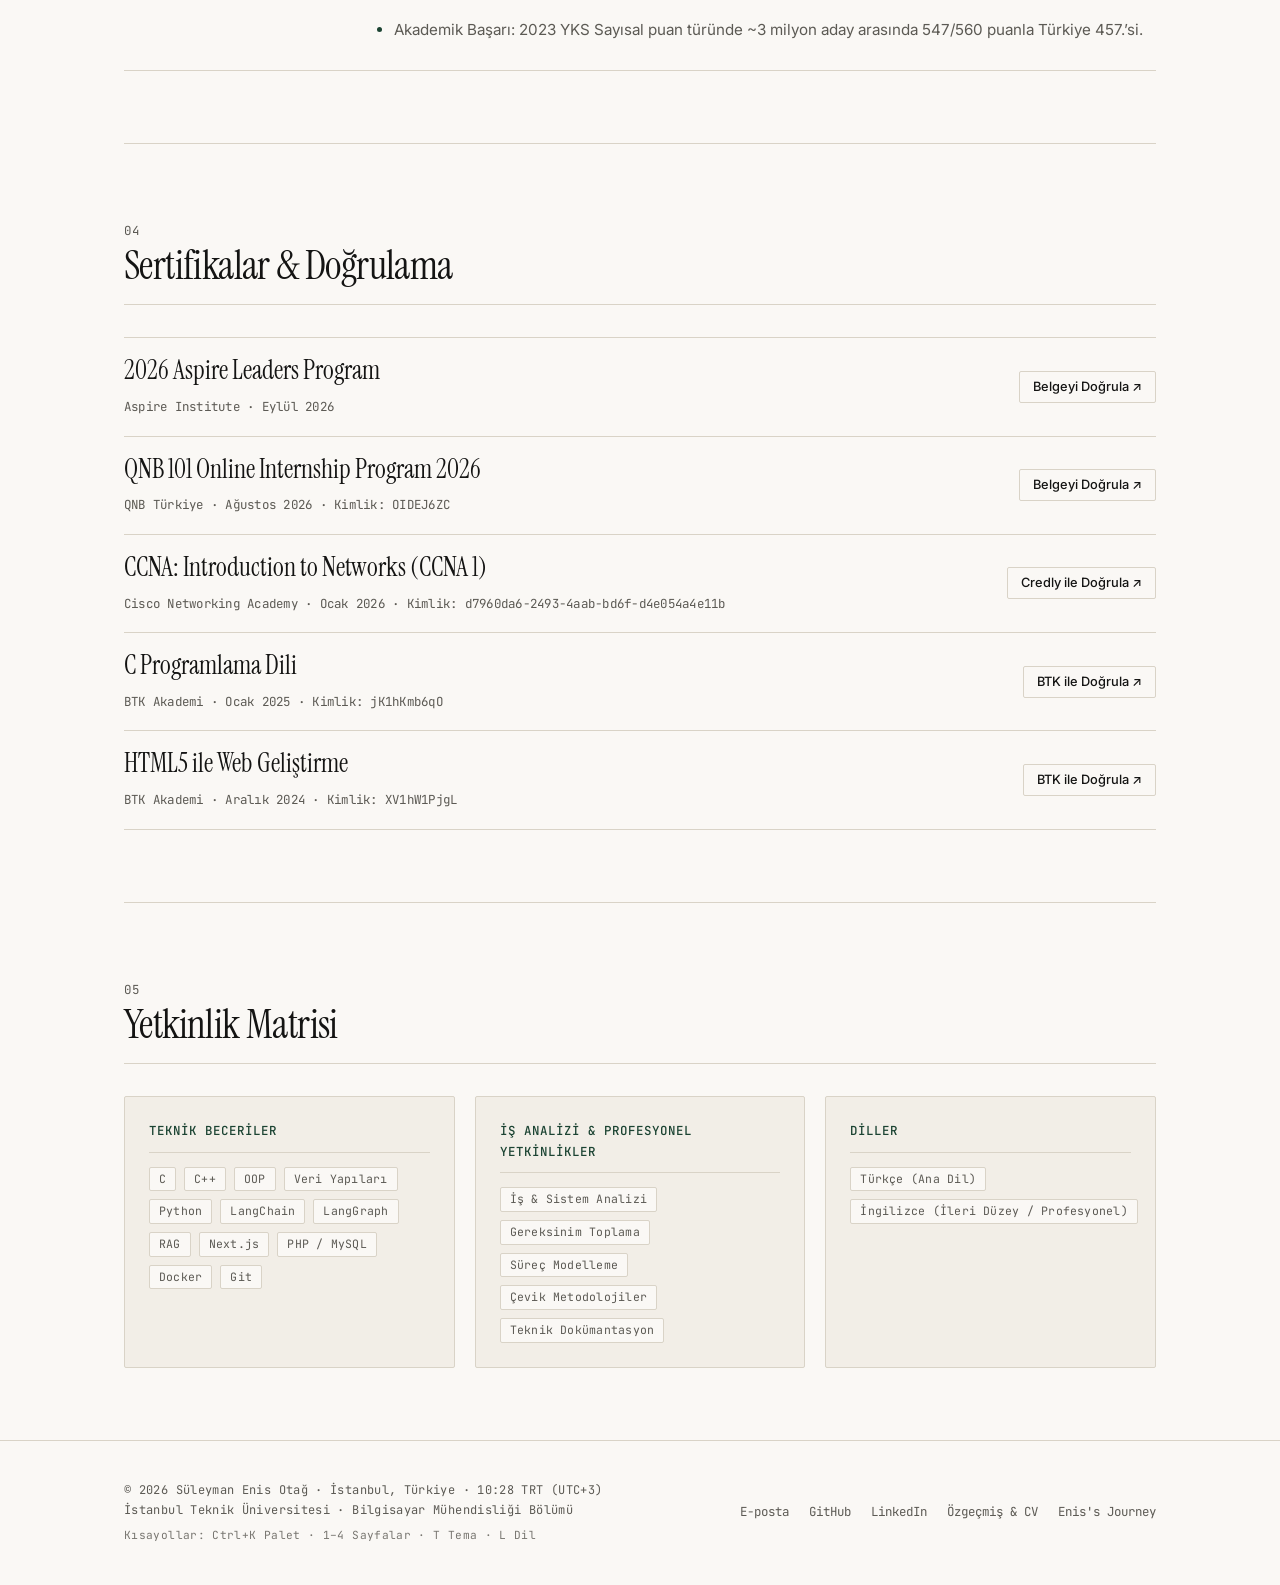
==== commit d7721a4a: "Add asymmetric split, SVG flow diagrams, matboard, Ctrl+K palette, 404, and deploy defaults" ====
--- a/about.html
+++ b/about.html
@@ -41,6 +41,7 @@
         <a href="journey.html" class="nav-link nav-link-journey" data-tr="Enis's Journey · Oyun" data-en="Enis's Journey · Game">Enis's Journey · Oyun</a>
       </nav>
       <div class="header-actions">
+        <button type="button" class="control-btn cmd-trigger" id="cmd-palette-trigger" aria-haspopup="dialog" aria-controls="cmd-palette" aria-expanded="false"><span class="cmd-trigger-label" data-tr="Ara" data-en="Search">Ara</span><kbd class="cmd-trigger-kbd">Ctrl+K</kbd></button>
         <button type="button" class="control-btn" id="lang-toggle" aria-label="Switch language to English">EN</button>
         <button type="button" class="control-btn" id="theme-toggle" aria-label="Koyu temaya geç" aria-pressed="false">KOYU</button>
         <button type="button" class="control-btn mobile-nav-toggle" id="mobile-nav-toggle" aria-expanded="false" aria-controls="site-nav" aria-label="Menüyü aç / Toggle menu" data-tr="Menü" data-en="Menu">Menü</button>
@@ -375,6 +376,7 @@
       <div class="footer-meta">
         <p>© 2026 Süleyman Enis Otağ · İstanbul, Türkiye <span class="footer-clock" data-istanbul-clock="inline"></span></p>
         <p data-tr="İstanbul Teknik Üniversitesi · Bilgisayar Mühendisliği Bölümü" data-en="Istanbul Technical University · Department of Computer Engineering">İstanbul Teknik Üniversitesi · Bilgisayar Mühendisliği Bölümü</p>
+        <p class="footer-shortcuts" data-tr="Kısayollar: Ctrl+K Palet · 1–4 Sayfalar · T Tema · L Dil" data-en="Shortcuts: Ctrl+K Palette · 1–4 Pages · T Theme · L Lang">Kısayollar: Ctrl+K Palet · 1–4 Sayfalar · T Tema · L Dil</p>
       </div>
       <div class="footer-links">
         <a href="mailto:enisotag56@gmail.com" data-tr="E-posta" data-en="Email">E-posta</a>
--- a/assets/css/style.css
+++ b/assets/css/style.css
@@ -64,6 +64,7 @@
   font-size: 1rem;
   line-height: 1.65;
   overflow-x: hidden;
+  overflow-x: clip;
   transition: background-color var(--transition), color var(--transition);
 }
 
@@ -313,11 +314,41 @@
 }
 
 .meta-bar {
+  position: relative;
   display: grid;
   grid-template-columns: repeat(auto-fit, minmax(180px, 1fr));
   border-top: 1px solid var(--border);
   border-bottom: 1px solid var(--border);
   background-color: var(--bg-elevated);
+}
+
+.meta-bar::before,
+.meta-bar::after,
+.avatar-frame::before,
+.avatar-frame::after {
+  content: "+";
+  position: absolute;
+  font-family: var(--font-mono);
+  font-size: 0.68rem;
+  line-height: 1;
+  color: var(--text-muted);
+  opacity: 0.55;
+  pointer-events: none;
+  user-select: none;
+  background-color: var(--bg);
+  padding: 0 2px;
+}
+
+.meta-bar::before,
+.avatar-frame::before {
+  top: -6px;
+  left: -4px;
+}
+
+.meta-bar::after,
+.avatar-frame::after {
+  bottom: -6px;
+  right: -4px;
 }
 
 .meta-item {
@@ -653,6 +684,58 @@
   border-color: var(--text);
 }
 
+.cmd-trigger-kbd {
+  display: inline-flex;
+  align-items: center;
+  padding: 1px 5px;
+  font-family: var(--font-mono);
+  font-size: 0.66rem;
+  line-height: 1.25;
+  letter-spacing: 0.03em;
+  text-transform: none;
+  color: var(--text-muted);
+  background-color: var(--bg);
+  border: 1px solid var(--border);
+  border-radius: var(--radius);
+}
+
+.footer-shortcuts {
+  margin-top: 6px;
+  font-size: 0.7rem;
+  color: var(--text-muted);
+  opacity: 0.82;
+}
+
+/* Selective Asymmetric Editorial Section Split (Desktop Index) */
+.section-split {
+  display: grid;
+  grid-template-columns: 1fr;
+  gap: 24px;
+}
+
+.section-body {
+  min-width: 0;
+}
+
+@media (min-width: 920px) {
+  .section-split {
+    grid-template-columns: 250px minmax(0, 1fr);
+    gap: 48px;
+    align-items: start;
+  }
+
+  .section-split .section-header {
+    position: sticky;
+    top: calc(var(--header-height) + 32px);
+    flex-direction: column;
+    align-items: flex-start;
+    gap: 16px;
+    margin-bottom: 0;
+    padding-bottom: 0;
+    border-bottom: none;
+  }
+}
+
 .mobile-nav-toggle {
   display: none;
   align-items: center;
@@ -789,6 +872,7 @@
 }
 
 .avatar-frame {
+  position: relative;
   margin: 0;
   padding: 8px;
   background-color: var(--bg-elevated);
@@ -1241,6 +1325,54 @@
   animation: filterCardIn 240ms cubic-bezier(0.22, 1, 0.36, 1) backwards;
 }
 
+/* Monochrome Swiss SVG Architectural Flow Diagrams */
+.arch-diagram-wrap {
+  margin: 12px 0 14px;
+  padding: 12px 14px;
+  background-color: var(--bg);
+  border: 1px solid var(--border);
+  border-radius: var(--radius);
+  overflow-x: auto;
+}
+
+.arch-diagram {
+  display: block;
+  width: 100%;
+  min-width: 540px;
+  height: auto;
+}
+
+.arch-node-box {
+  fill: var(--bg-elevated);
+  stroke: var(--border);
+  stroke-width: 1;
+}
+
+.arch-node-accent {
+  fill: var(--bg-elevated);
+  stroke: var(--accent);
+  stroke-width: 1.25;
+}
+
+.arch-node-title {
+  fill: var(--text);
+  font-family: var(--font-mono);
+  font-size: 10.5px;
+  font-weight: 500;
+}
+
+.arch-node-sub {
+  fill: var(--text-muted);
+  font-family: var(--font-mono);
+  font-size: 8.8px;
+}
+
+.arch-edge {
+  stroke: var(--text-muted);
+  stroke-width: 1.15;
+  fill: none;
+}
+
 .project-header {
   display: flex;
   flex-wrap: wrap;
@@ -1305,6 +1437,18 @@
 
 .journey-stage-wrap {
   padding-bottom: 72px;
+}
+
+/* Light-theme archival matboard frame around the dark arcade stage */
+.journey-matboard {
+  transition: background-color var(--transition), border-color var(--transition), padding var(--transition);
+}
+
+[data-theme="light"] .journey-matboard {
+  padding: 16px;
+  background-color: var(--bg-elevated);
+  border: 1px solid var(--border);
+  border-radius: var(--radius);
 }
 
 .journey-toolbar {
@@ -1820,6 +1964,190 @@
   }
 }
 
+@media (max-width: 640px) {
+  .cmd-trigger-kbd,
+  .footer-shortcuts {
+    display: none;
+  }
+
+  [data-theme="light"] .journey-matboard {
+    padding: 8px;
+  }
+}
+
+/* ==========================================================================
+   Command Palette (Ctrl+K / '/') & 404 Editorial View
+   ========================================================================== */
+
+.cmd-backdrop {
+  position: fixed;
+  inset: 0;
+  z-index: 320;
+  background-color: rgba(14, 14, 14, 0.5);
+  display: flex;
+  align-items: flex-start;
+  justify-content: center;
+  padding: min(13vh, 96px) 16px 24px;
+}
+
+.cmd-backdrop.hidden {
+  display: none !important;
+}
+
+.cmd-dialog {
+  width: 100%;
+  max-width: 560px;
+  background-color: var(--bg);
+  color: var(--text);
+  border: 1px solid var(--border);
+  border-radius: var(--radius);
+  box-shadow: 0 22px 54px rgba(0, 0, 0, 0.22);
+  overflow: hidden;
+  display: flex;
+  flex-direction: column;
+}
+
+.cmd-input-row {
+  display: flex;
+  align-items: center;
+  gap: 10px;
+  padding: 12px 16px;
+  border-bottom: 1px solid var(--border);
+  background-color: var(--bg-elevated);
+}
+
+.cmd-prefix {
+  font-family: var(--font-mono);
+  font-size: 0.85rem;
+  color: var(--accent);
+  flex-shrink: 0;
+}
+
+.cmd-input {
+  width: 100%;
+  border: none;
+  background: transparent;
+  font-family: var(--font-sans);
+  font-size: 0.95rem;
+  color: var(--text);
+  outline: none;
+}
+
+.cmd-input::placeholder {
+  color: var(--text-muted);
+}
+
+.cmd-esc-hint {
+  font-family: var(--font-mono);
+  font-size: 0.68rem;
+  color: var(--text-muted);
+  border: 1px solid var(--border);
+  background-color: var(--bg);
+  border-radius: var(--radius);
+  padding: 2px 6px;
+  flex-shrink: 0;
+  cursor: pointer;
+}
+
+.cmd-list {
+  max-height: min(54vh, 360px);
+  overflow-y: auto;
+  padding: 6px 0;
+}
+
+.cmd-group-title {
+  padding: 8px 16px 4px;
+  font-family: var(--font-mono);
+  font-size: 0.66rem;
+  letter-spacing: 0.08em;
+  text-transform: uppercase;
+  color: var(--text-muted);
+}
+
+.cmd-item {
+  width: 100%;
+  display: flex;
+  align-items: center;
+  justify-content: space-between;
+  gap: 14px;
+  padding: 9px 16px;
+  text-align: left;
+  border-left: 2px solid transparent;
+  transition: background-color var(--transition), border-color var(--transition), color var(--transition);
+}
+
+.cmd-item:hover,
+.cmd-item.is-selected {
+  background-color: var(--bg-elevated);
+  border-left-color: var(--accent);
+}
+
+.cmd-item-main {
+  display: flex;
+  flex-direction: column;
+  gap: 2px;
+  min-width: 0;
+}
+
+.cmd-item-title {
+  font-size: 0.88rem;
+  font-weight: 500;
+  color: var(--text);
+}
+
+.cmd-item.is-selected .cmd-item-title {
+  color: var(--accent);
+}
+
+.cmd-item-sub {
+  font-size: 0.76rem;
+  color: var(--text-muted);
+  white-space: nowrap;
+  overflow: hidden;
+  text-overflow: ellipsis;
+}
+
+.cmd-item-kbd {
+  font-family: var(--font-mono);
+  font-size: 0.68rem;
+  color: var(--text-muted);
+  border: 1px solid var(--border);
+  background-color: var(--bg-elevated);
+  border-radius: var(--radius);
+  padding: 2px 6px;
+  flex-shrink: 0;
+}
+
+.cmd-empty {
+  padding: 22px 16px;
+  text-align: center;
+  font-size: 0.84rem;
+  color: var(--text-muted);
+}
+
+.cmd-footer {
+  display: flex;
+  align-items: center;
+  justify-content: space-between;
+  gap: 12px;
+  padding: 8px 16px;
+  border-top: 1px solid var(--border);
+  background-color: var(--bg-elevated);
+  font-family: var(--font-mono);
+  font-size: 0.68rem;
+  color: var(--text-muted);
+}
+
+.not-found-code {
+  font-family: var(--font-serif);
+  font-size: clamp(4.5rem, 14vw, 8.5rem);
+  font-weight: 400;
+  line-height: 0.95;
+  letter-spacing: -0.04em;
+  color: var(--text);
+  margin: 0 0 12px;
+}
+
 /* ==========================================================================
    Scroll Reveal & Motion Accessibility
    ========================================================================== */
@@ -1923,6 +2251,13 @@
   }
 
   body::before,
+  .meta-bar::before,
+  .meta-bar::after,
+  .avatar-frame::before,
+  .avatar-frame::after,
+  .cmd-backdrop,
+  .cmd-trigger,
+  .footer-shortcuts,
   .site-header,
   .site-footer,
   .section-rail,
